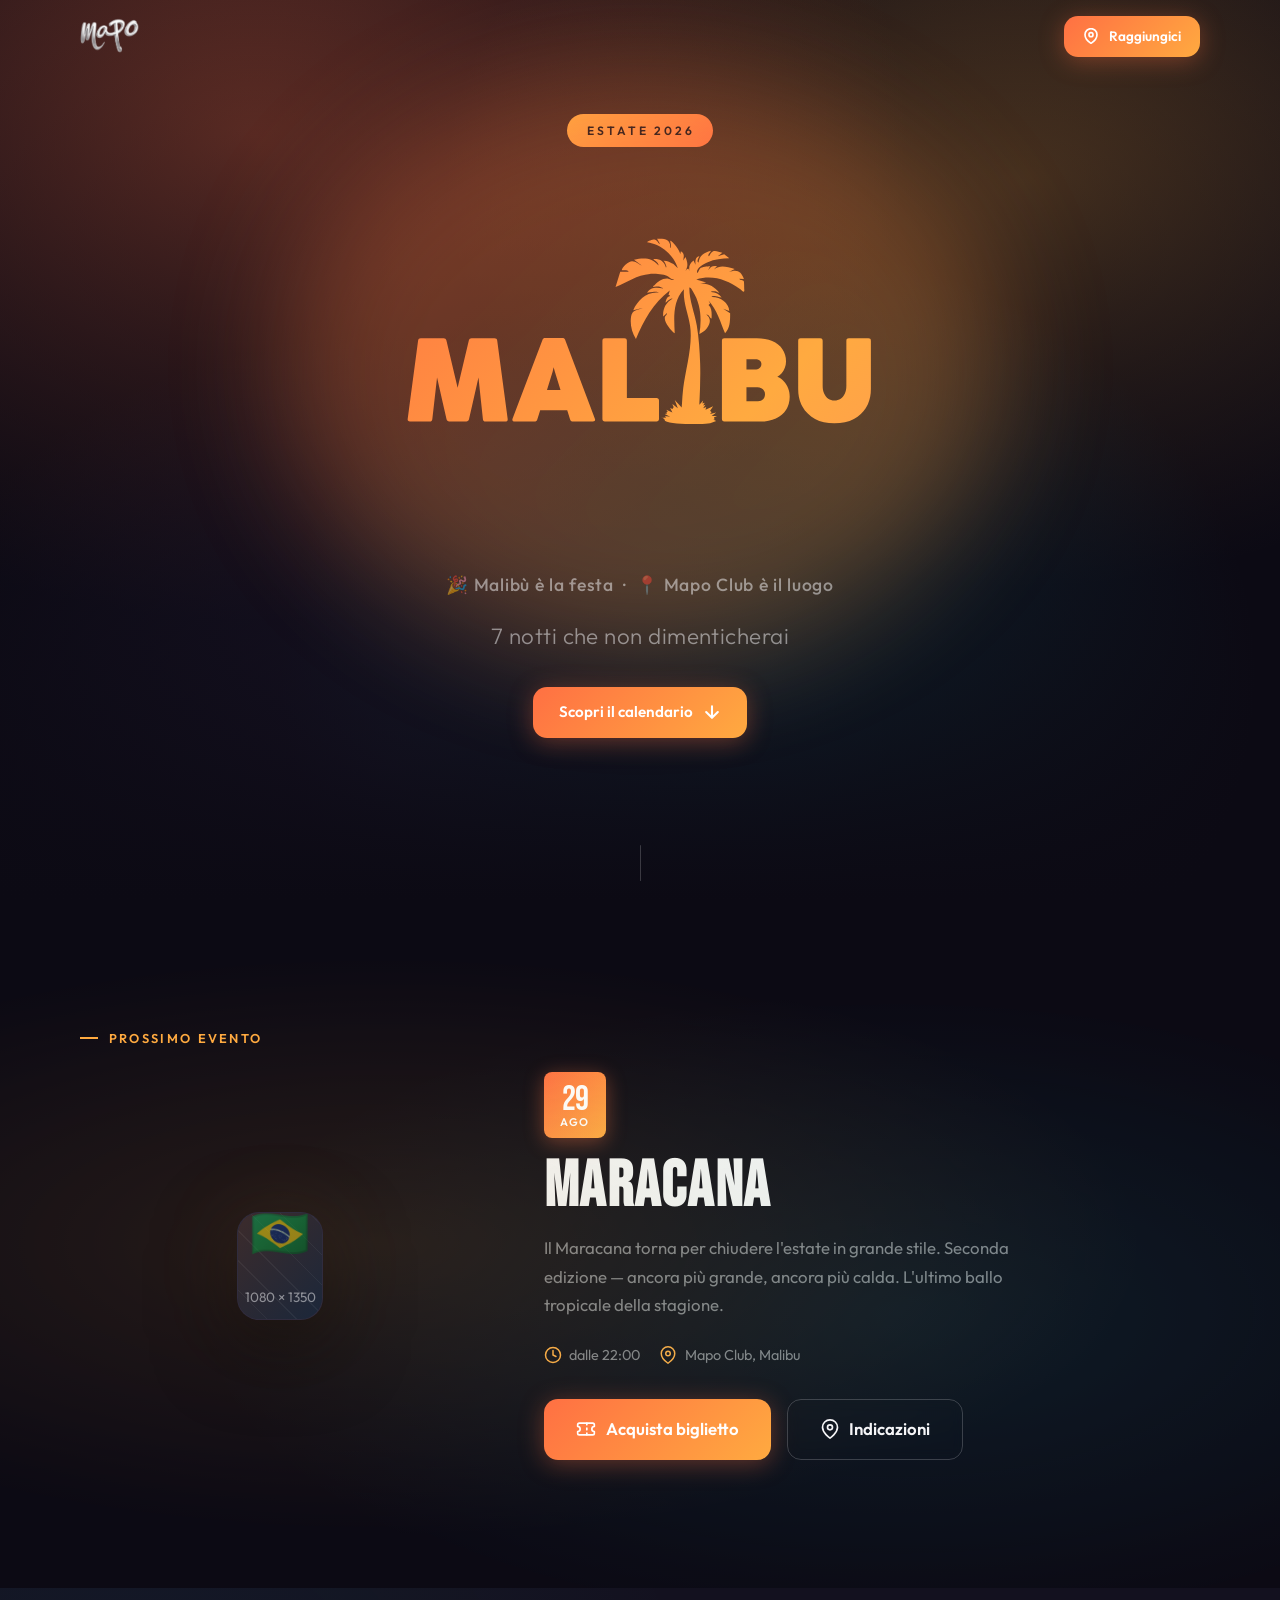
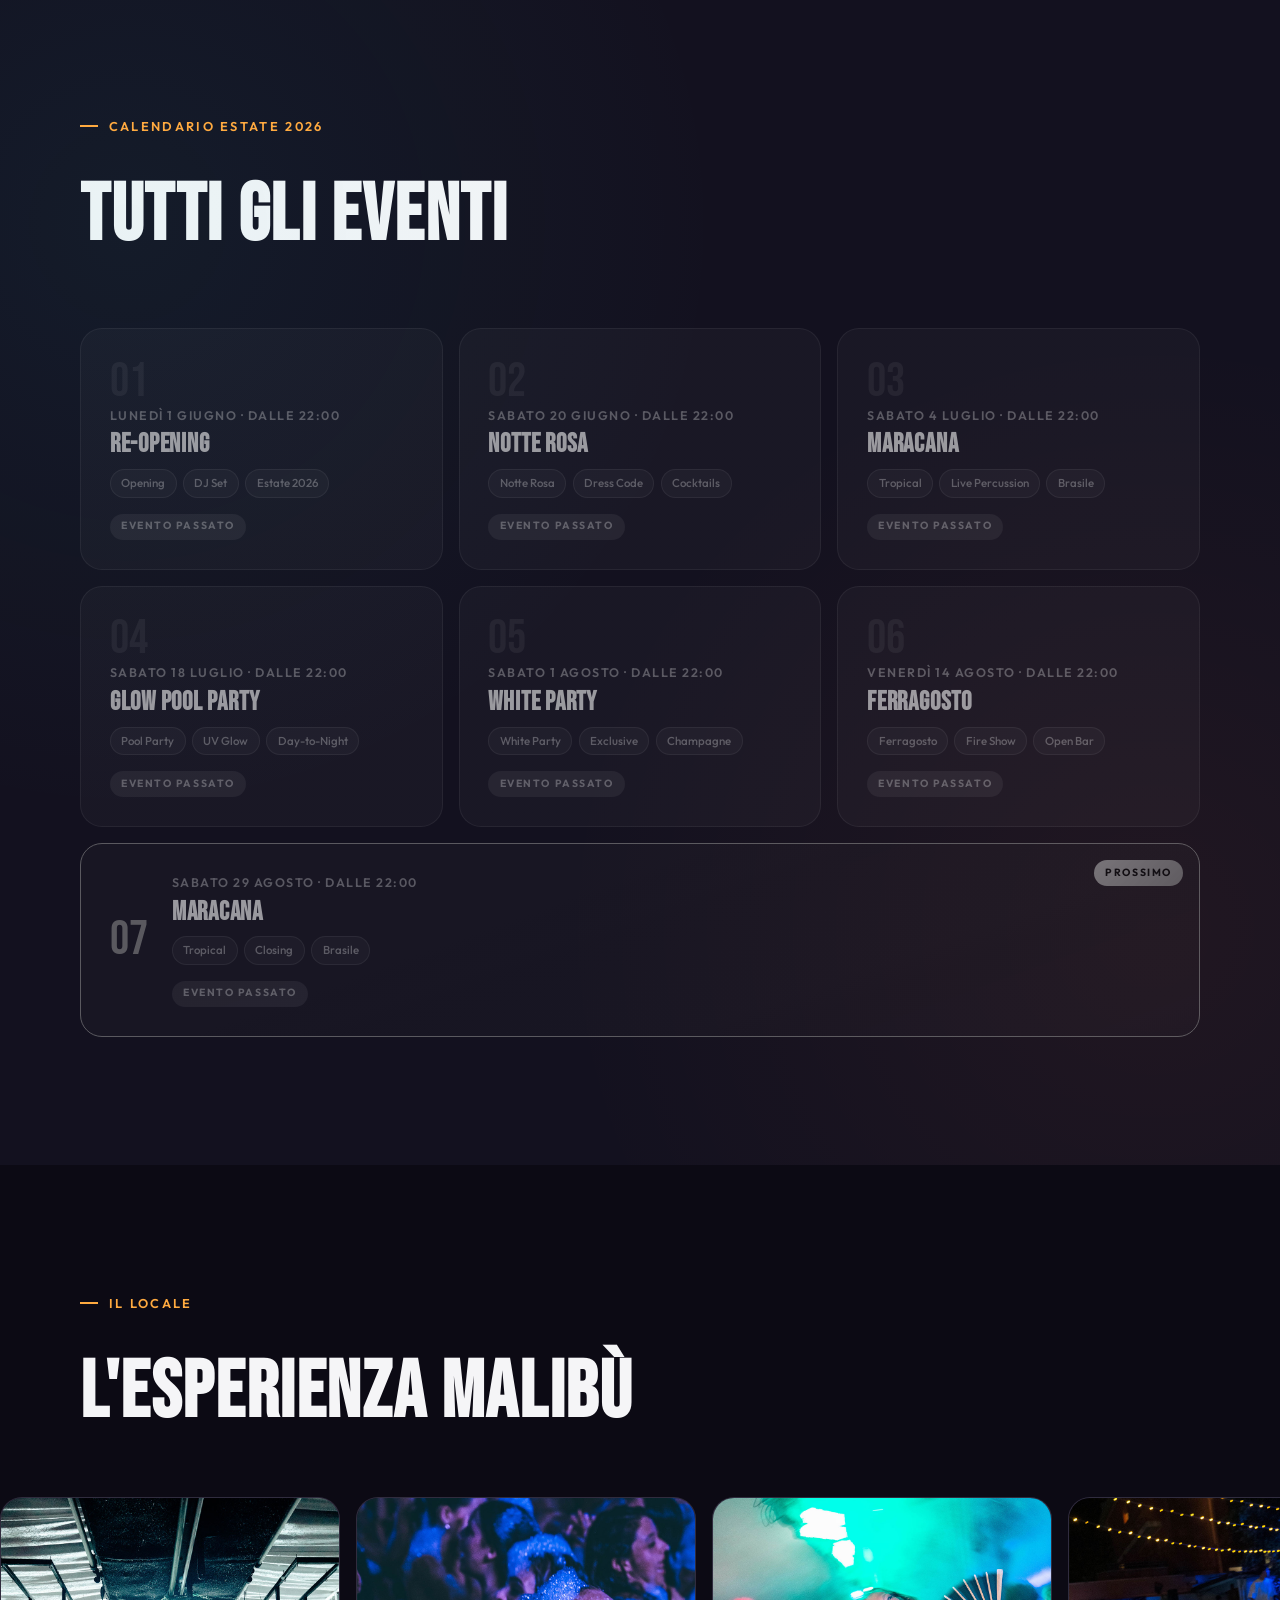
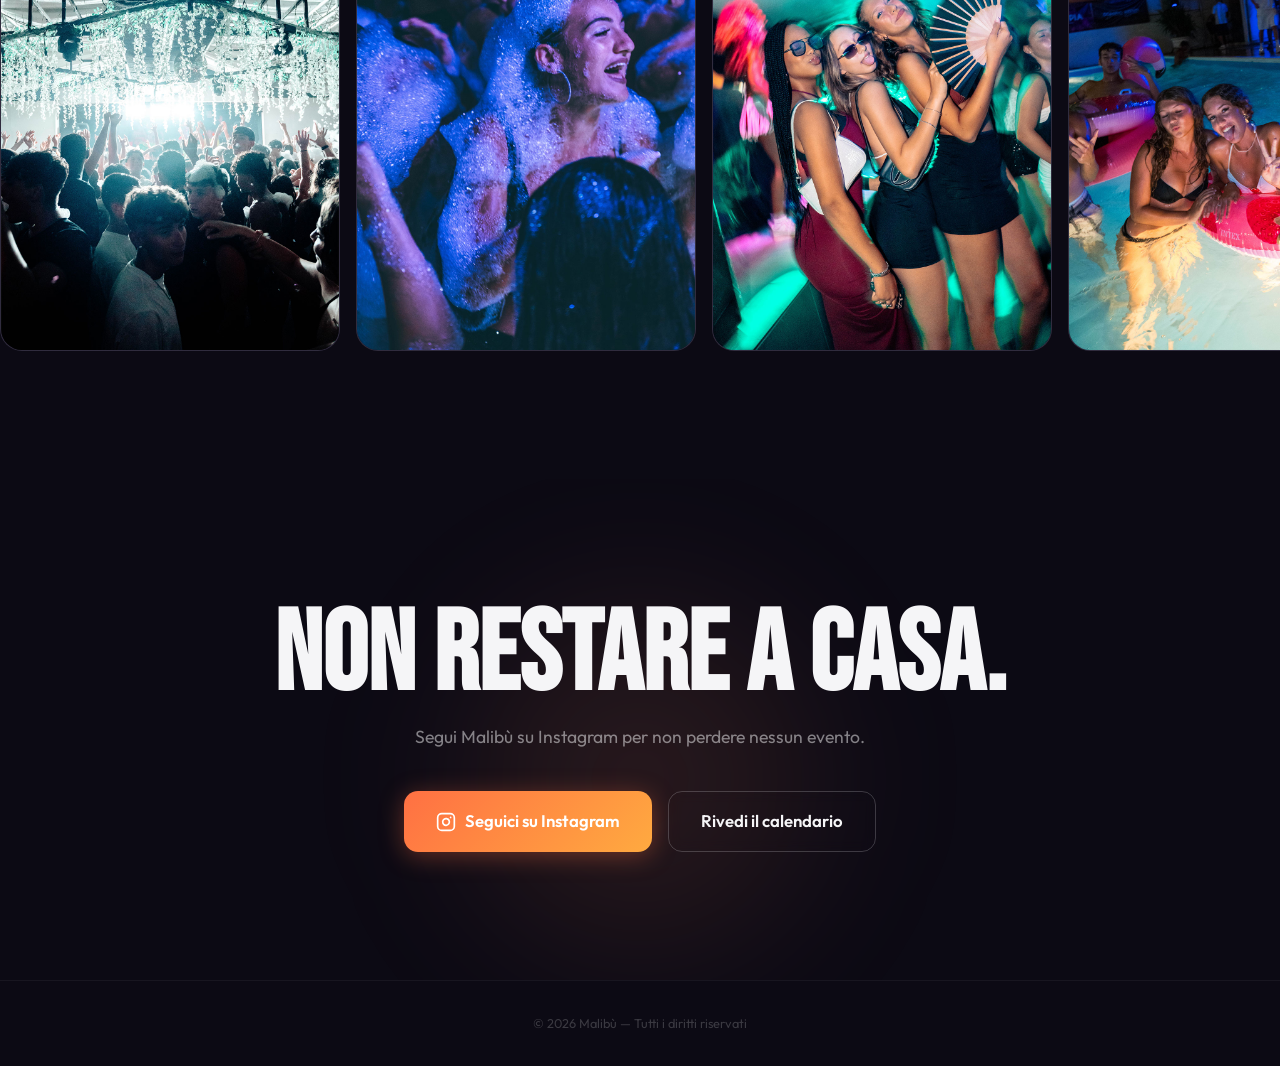
==== index.html @ ce1f58dd "Update index.html" ====
<!DOCTYPE html>
<html lang="it">
<head>
  <meta charset="UTF-8">
  <meta name="viewport" content="width=device-width, initial-scale=1.0">
  <title>Malibù — Estate 2026 | Eventi al Mapo Club</title>
  <meta name="description" content="Scopri i 7 eventi dell'estate 2026 di Malibù al Mapo Club. Pool party, foam party, nightlife — vivi l'estate più calda di sempre.">

  <!-- Meta Pixel Code -->
  <script>
    !function(f,b,e,v,n,t,s)
    {if(f.fbq)return;n=f.fbq=function(){n.callMethod?
    n.callMethod.apply(n,arguments):n.queue.push(arguments)};
    if(!f._fbq)f._fbq=n;n.push=n;n.loaded=!0;n.version='2.0';
    n.queue=[];t=b.createElement(e);t.async=!0;
    t.src=v;s=b.getElementsByTagName(e)[0];
    s.parentNode.insertBefore(t,s)}(window,document,'script',
    'https://connect.facebook.net/en_US/fbevents.js');
    fbq('init', '974987978393148');
    fbq('track', 'PageView');
  </script>
  <noscript>
    <img height="1" width="1" style="display:none"
      src="https://www.facebook.com/tr?id=974987978393148&ev=PageView&noscript=1"/>
  </noscript>
  <!-- End Meta Pixel Code -->

  <link rel="preconnect" href="https://fonts.googleapis.com">
  <link rel="preconnect" href="https://fonts.gstatic.com" crossorigin>
  <link href="https://fonts.googleapis.com/css2?family=Bebas+Neue&family=Outfit:wght@300;400;500;600;700&display=swap" rel="stylesheet">
  <link rel="stylesheet" href="styles.css">

  <!-- Open Graph for Meta Ads -->
  <meta property="og:title" content="Malibù — Estate 2026 al Mapo Club">
  <meta property="og:description" content="7 notti indimenticabili. Pool party, foam party, live DJ set. Prenota ora.">
  <meta property="og:image" content="og-image.jpg">
  <meta property="og:type" content="website">
</head>
<body>

  <!-- ============ TOPBAR with logo ============ -->
  <nav class="topbar" id="topbar">
    <div class="topbar__inner">
      <a href="#hero" class="topbar__logo-link">
        <img src="assets/logo-malibu-sito.png" alt="Malibù" class="topbar__logo">
      </a>
      <a href="https://maps.google.com/?q=Mapo+Club+Bellaria-Igea+Marina" target="_blank" rel="noopener" class="btn btn--sm btn--primary topbar__cta">
        <svg width="16" height="16" viewBox="0 0 24 24" fill="none" stroke="currentColor" stroke-width="2.5" stroke-linecap="round" stroke-linejoin="round"><path d="M21 10c0 7-9 13-9 13s-9-6-9-13a9 9 0 0 1 18 0z"/><circle cx="12" cy="10" r="3"/></svg>
        Raggiungici
      </a>
    </div>
  </nav>

  <!-- ============ HERO ============ -->
  <section class="hero" id="hero">
    <div class="hero__video-wrap">
      <video class="hero__video" autoplay muted loop playsinline poster="assets/hero-poster.jpg">
        <source src="assets/video-homepage-sito.mp4" type="video/mp4">
      </video>
      <div class="hero__overlay"></div>
    </div>

    <div class="hero__content">
      <div class="hero__badge">Estate 2026</div>
      <h1 class="hero__title">
        <div class="hero__logo-wrap">
          <div class="hero__logo-hero" role="img" aria-label="Malibù"></div>
          <div class="hero__logo-glow"></div>
        </div>
      </h1>
      <p class="hero__tagline">🎉 Malibù è la festa &nbsp;·&nbsp; 📍 Mapo Club è il luogo</p>
      <p class="hero__subtitle">7 notti che non dimenticherai</p>
      <a href="#calendario" class="btn btn--primary hero__cta">
        <span>Scopri il calendario</span>
        <svg width="20" height="20" viewBox="0 0 24 24" fill="none" stroke="currentColor" stroke-width="2.5" stroke-linecap="round" stroke-linejoin="round"><path d="M12 5v14M5 12l7 7 7-7"/></svg>
      </a>
    </div>

    <div class="hero__scroll-hint">
      <div class="hero__scroll-line"></div>
    </div>
  </section>


  <!-- ============ PROSSIMO EVENTO (Nearest Event Spotlight) ============ -->
  <section class="spotlight" id="prossimo-evento">
    <div class="spotlight__bg-glow"></div>
    <div class="container">
      <div class="section-label">Prossimo Evento</div>
      <div class="spotlight__grid">
        <div class="spotlight__poster-wrap">
          <!-- Replace with actual 1080x1350 poster -->
          <div class="spotlight__poster" id="spotlightPoster">
            <div class="spotlight__poster-placeholder">
              <div class="spotlight__poster-placeholder-icon">🌊</div>
              <span>1080 × 1350</span>
              <span>Poster evento</span>
            </div>
          </div>
          <div class="spotlight__poster-glow"></div>
        </div>

        <div class="spotlight__info">
          <div class="spotlight__date-badge" id="spotlightDate">
            <span class="spotlight__date-day">12</span>
            <span class="spotlight__date-month">GIU</span>
          </div>
          <h2 class="spotlight__title" id="spotlightTitle">Tropical Foam Party</h2>
          <p class="spotlight__desc" id="spotlightDesc">
            La prima foam party dell'estate al Mapo Club. Schiuma, luci UV, DJ set fino all'alba
            e drink tropicali illimitati fino a mezzanotte. Dress code: total white.
          </p>
          <div class="spotlight__meta">
            <div class="spotlight__meta-item">
              <svg width="18" height="18" viewBox="0 0 24 24" fill="none" stroke="currentColor" stroke-width="2" stroke-linecap="round" stroke-linejoin="round"><circle cx="12" cy="12" r="10"/><path d="M12 6v6l4 2"/></svg>
              <span id="spotlightTime">23:00 — 05:00</span>
            </div>
            <div class="spotlight__meta-item">
              <svg width="18" height="18" viewBox="0 0 24 24" fill="none" stroke="currentColor" stroke-width="2" stroke-linecap="round" stroke-linejoin="round"><path d="M21 10c0 7-9 13-9 13s-9-6-9-13a9 9 0 0 1 18 0z"/><circle cx="12" cy="10" r="3"/></svg>
              <span>Mapo Club, Malibu</span>
            </div>
          </div>
          <div class="spotlight__actions">
        <div class="spotlight__actions">
  <a href="https://www.ticketsms.it/it/event/Malibu-Opening-Party-Bellaria-Mapo-Club-01-06-2026" target="_blank" rel="noopener" class="btn btn--primary btn--lg" id="spotlightTicket" onclick="fbq('track', 'InitiateCheckout');">
    <svg width="20" height="20" viewBox="0 0 24 24" fill="none" stroke="currentColor" stroke-width="2" stroke-linecap="round" stroke-linejoin="round">
      <path d="M2 9a3 3 0 0 1 0 6v2a2 2 0 0 0 2 2h16a2 2 0 0 0 2-2v-2a3 3 0 0 1 0-6V7a2 2 0 0 0-2-2H4a2 2 0 0 0-2 2Z"/>
      <path d="M13 5v2M13 17v2M13 11v2"/>
    </svg>
    <span>Acquista biglietto</span>
  </a>

  <a href="https://maps.google.com/?q=Mapo+Club+Bellaria-Igea+Marina" target="_blank" rel="noopener" class="btn btn--outline btn--lg" id="spotlightMaps">
    <svg width="20" height="20" viewBox="0 0 24 24" fill="none" stroke="currentColor" stroke-width="2" stroke-linecap="round" stroke-linejoin="round">
      <path d="M21 10c0 7-9 13-9 13s-9-6-9-13a9 9 0 0 1 18 0z"/>
      <circle cx="12" cy="10" r="3"/>
    </svg>
    <span>Indicazioni</span>
  </a>
</div>
        </div>
      </div>
    </div>
  </section>


  <!-- ============ CALENDARIO ============ -->
  <section class="calendar" id="calendario">
    <div class="calendar__bg-pattern"></div>
    <div class="container">
      <div class="section-label">Calendario Estate 2026</div>
      <h2 class="calendar__heading">Tutti gli eventi</h2>

      <div class="calendar__grid" id="calendarGrid">
        <!-- Events are injected by JS -->
      </div>
    </div>
  </section>


  <!-- ============ GALLERY ============ -->
  <section class="gallery" id="gallery">
    <div class="container">
      <div class="section-label">Il Locale</div>
      <h2 class="gallery__heading">L'esperienza Malibù</h2>
    </div>
    <div class="gallery__track">
      <!-- 10 photo slots — replace src with real photos -->
      <div class="gallery__item"><img src="assets/gallery-01.jpg" alt="Piscina" loading="lazy"></div>
      <div class="gallery__item"><img src="assets/gallery-02.jpg" alt="Schiuma party" loading="lazy"></div>
      <div class="gallery__item"><img src="assets/gallery-03.jpg" alt="Club interior" loading="lazy"></div>
      <div class="gallery__item"><img src="assets/gallery-04.jpg" alt="DJ set" loading="lazy"></div>
      <div class="gallery__item"><img src="assets/gallery-05.jpg" alt="Cocktails" loading="lazy"></div>
      <div class="gallery__item"><img src="assets/gallery-06.jpg" alt="Serata" loading="lazy"></div>
      <div class="gallery__item"><img src="assets/gallery-07.jpg" alt="Pool party" loading="lazy"></div>
      <div class="gallery__item"><img src="assets/gallery-08.jpg" alt="Luci" loading="lazy"></div>
      <div class="gallery__item"><img src="assets/gallery-09.jpg" alt="Pubblico" loading="lazy"></div>
      <div class="gallery__item"><img src="assets/gallery-10.jpg" alt="Tramonto" loading="lazy"></div>
    </div>
  </section>


  <!-- ============ FOOTER CTA ============ -->
  <section class="footer-cta">
    <div class="container">
      <h2 class="footer-cta__title">Non restare a casa.</h2>
      <p class="footer-cta__sub">Segui Malibù su Instagram per non perdere nessun evento.</p>
      <div class="footer-cta__buttons">
        <a href="https://instagram.com/party_malibu" target="_blank" rel="noopener" class="btn btn--primary btn--lg">
          <svg width="20" height="20" viewBox="0 0 24 24" fill="none" stroke="currentColor" stroke-width="2" stroke-linecap="round" stroke-linejoin="round"><rect x="2" y="2" width="20" height="20" rx="5" ry="5"/><path d="M16 11.37A4 4 0 1 1 12.63 8 4 4 0 0 1 16 11.37z"/><line x1="17.5" y1="6.5" x2="17.51" y2="6.5"/></svg>
          <span>Seguici su Instagram</span>
        </a>
        <a href="#calendario" class="btn btn--outline btn--lg">
          <span>Rivedi il calendario</span>
        </a>
      </div>
    </div>
  </section>

  <footer class="footer">
    <div class="container">
      <p>&copy; 2026 Malibù — Tutti i diritti riservati</p>
    </div>
  </footer>

  <script src="script.js"></script>
</body>
</html>
---- styles.css ----
/* ========================================================
   SITO MALIBU — Malibù Estate 2026 @ Mapo Club
   Aesthetic: Summer Club — sunset warmth, pool blues, nightlife energy
   ======================================================== */

/* ---------- TOKENS ---------- */
:root {
  /* Core palette — summer club: warm sunset + pool + nightlife */
  --navy:       #0c0a14;
  --navy-mid:   #13111f;
  --deep-blue:  #1a1528;
  --cyan:       #38d9f5;
  --pink:       #ff6b9d;
  --mango:      #ffaa40;
  --coral:      #ff7043;
  --sunset:     #ff8a65;
  --turquoise:  #26c6da;
  --lavender:   #b388ff;
  --lime:       #c6ff00;
  --white:      #f5f5f7;
  --white-50:   rgba(245, 245, 247, .5);
  --white-20:   rgba(245, 245, 247, .2);
  --white-10:   rgba(245, 245, 247, .1);
  --white-05:   rgba(245, 245, 247, .05);

  /* Gradients */
  --grad-hero:      linear-gradient(135deg, var(--coral), var(--mango), var(--turquoise));
  --grad-card:      linear-gradient(160deg, rgba(255,112,67,.1), rgba(38,198,218,.06));
  --grad-spotlight:  radial-gradient(ellipse at 30% 50%, rgba(255,170,64,.2) 0%, transparent 60%),
                     radial-gradient(ellipse at 70% 60%, rgba(38,217,245,.15) 0%, transparent 55%);

  /* Typography */
  --font-display: 'Bebas Neue', 'Impact', sans-serif;
  --font-body:    'Outfit', 'Helvetica Neue', sans-serif;

  /* Spacing */
  --section-pad: clamp(4rem, 10vw, 8rem);

  /* Radius */
  --radius-sm: 8px;
  --radius-md: 14px;
  --radius-lg: 22px;
  --radius-xl: 32px;

  /* Transitions */
  --ease-out-expo: cubic-bezier(0.16, 1, 0.3, 1);
}

/* ---------- RESET ---------- */
*, *::before, *::after { box-sizing: border-box; margin: 0; padding: 0; }

html {
  scroll-behavior: smooth;
  -webkit-text-size-adjust: 100%;
  font-size: 16px;
}

body {
  font-family: var(--font-body);
  background: var(--navy);
  color: var(--white);
  overflow-x: hidden;
  -webkit-font-smoothing: antialiased;
  line-height: 1.6;
}

img, video { display: block; max-width: 100%; }
a { color: inherit; text-decoration: none; }
button { font: inherit; cursor: pointer; border: none; background: none; }

.container {
  width: 100%;
  max-width: 1200px;
  margin: 0 auto;
  padding: 0 clamp(1.25rem, 4vw, 2.5rem);
}


/* ---------- SECTION LABEL ---------- */
.section-label {
  font-family: var(--font-body);
  font-weight: 600;
  font-size: .8rem;
  text-transform: uppercase;
  letter-spacing: .18em;
  color: var(--mango);
  margin-bottom: 1rem;
  position: relative;
  padding-left: 1.8rem;
}
.section-label::before {
  content: '';
  position: absolute;
  left: 0;
  top: 50%;
  transform: translateY(-50%);
  width: 1.1rem;
  height: 2px;
  background: var(--mango);
}


/* ---------- BUTTONS ---------- */
.btn {
  display: inline-flex;
  align-items: center;
  gap: .6rem;
  font-family: var(--font-body);
  font-weight: 600;
  font-size: .95rem;
  border-radius: var(--radius-md);
  padding: .85rem 1.6rem;
  transition: all .35s var(--ease-out-expo);
  cursor: pointer;
  white-space: nowrap;
  position: relative;
  overflow: hidden;
}
.btn--primary {
  background: linear-gradient(135deg, var(--coral), var(--mango));
  color: #fff;
  box-shadow: 0 4px 25px rgba(255,112,67,.35);
}
.btn--primary:hover {
  box-shadow: 0 6px 35px rgba(255,112,67,.5);
  transform: translateY(-2px);
  filter: brightness(1.1);
}
.btn--outline {
  background: transparent;
  color: var(--white);
  border: 1.5px solid var(--white-20);
  backdrop-filter: blur(6px);
}
.btn--outline:hover {
  border-color: var(--turquoise);
  color: var(--turquoise);
  box-shadow: 0 0 20px rgba(38,198,218,.2);
  transform: translateY(-2px);
}
.btn--lg {
  padding: 1rem 2rem;
  font-size: 1.05rem;
}
.btn--sm {
  padding: .6rem 1.2rem;
  font-size: .85rem;
}


/* ==========================================================
   TOPBAR
   ========================================================== */
.topbar {
  position: fixed;
  top: 0;
  left: 0;
  right: 0;
  z-index: 100;
  padding: 1rem 0;
  transition: background .4s ease, box-shadow .4s ease, padding .4s ease;
}
.topbar.is-scrolled {
  background: rgba(12,10,20,.85);
  backdrop-filter: blur(16px) saturate(1.4);
  -webkit-backdrop-filter: blur(16px) saturate(1.4);
  box-shadow: 0 2px 30px rgba(0,0,0,.3);
  padding: .6rem 0;
}

.topbar__inner {
  max-width: 1200px;
  margin: 0 auto;
  padding: 0 clamp(1.25rem, 4vw, 2.5rem);
  display: flex;
  align-items: center;
  justify-content: space-between;
}

.topbar__logo-link {
  display: flex;
  align-items: center;
}
.topbar__logo {
  height: 36px;
  width: auto;
  transition: height .4s var(--ease-out-expo);
}
.topbar.is-scrolled .topbar__logo {
  height: 28px;
}

.topbar__cta {
  opacity: 0;
  transform: translateY(-8px);
  pointer-events: none;
  transition: opacity .3s ease, transform .3s ease;
}
.topbar.is-scrolled .topbar__cta {
  opacity: 1;
  transform: translateY(0);
  pointer-events: auto;
}


/* ==========================================================
   HERO
   ========================================================== */
.hero {
  position: relative;
  height: 100svh;
  min-height: 600px;
  display: flex;
  align-items: center;
  justify-content: center;
  overflow: hidden;
}

.hero__video-wrap {
  position: absolute;
  inset: 0;
  z-index: 0;
}

.hero__video {
  width: 100%;
  height: 100%;
  object-fit: cover;
  /* Horizontal video: on mobile (portrait) crops to center so the main action is visible */
  object-position: center center;
}

/* When no video loads, show a vibrant sunset/pool gradient fallback */
.hero__overlay {
  position: absolute;
  inset: 0;
  background:
    linear-gradient(180deg, rgba(12,10,20,.2) 0%, rgba(12,10,20,.55) 50%, var(--navy) 100%),
    radial-gradient(ellipse at 20% 15%, rgba(255,112,67,.45) 0%, transparent 45%),
    radial-gradient(ellipse at 80% 20%, rgba(255,170,64,.35) 0%, transparent 40%),
    radial-gradient(ellipse at 60% 75%, rgba(38,198,218,.35) 0%, transparent 45%),
    radial-gradient(ellipse at 30% 85%, rgba(179,136,255,.2) 0%, transparent 40%);
  z-index: 1;
}

.hero__content {
  position: relative;
  z-index: 2;
  text-align: center;
  padding: 2rem;
  padding-bottom: 5rem;
}

.hero__badge {
  display: inline-block;
  font-family: var(--font-body);
  font-weight: 600;
  font-size: .75rem;
  text-transform: uppercase;
  letter-spacing: .25em;
  color: var(--navy);
  background: linear-gradient(135deg, var(--mango), var(--coral));
  padding: .45rem 1.2rem;
  border-radius: 50px;
  margin-bottom: 1.5rem;
  animation: fadeSlideUp .8s var(--ease-out-expo) .2s both;
}

.hero__title {
  font-family: var(--font-display);
  line-height: .88;
  margin-bottom: .5rem;
}
.hero__title-line {
  display: block;
}
/* Hero logo (replaces text) */
.hero__logo-wrap {
  position: relative;
  display: inline-block;
  animation: fadeSlideUp .8s var(--ease-out-expo) .4s both;
}

.hero__logo-hero {
  width: clamp(260px, 50vw, 550px);
  aspect-ratio: 841.89 / 595.28;
  position: relative;
  z-index: 1;
  /* Mask: gradient shows through the logo shape */
  -webkit-mask-image: url('assets/logo-malibu-hero.svg');
  mask-image: url('assets/logo-malibu-hero.svg');
  -webkit-mask-size: contain;
  mask-size: contain;
  -webkit-mask-repeat: no-repeat;
  mask-repeat: no-repeat;
  -webkit-mask-position: center;
  mask-position: center;
  /* Animated gradient fill */
  background: linear-gradient(135deg, var(--coral), var(--mango), var(--sunset), var(--coral));
  background-size: 200% 200%;
  animation: heroLogoFloat 6s ease-in-out infinite, heroLogoGradient 6s ease-in-out infinite;
  filter: drop-shadow(0 0 40px rgba(255,138,101,.35));
}

/* Animated gradient glow behind logo */
.hero__logo-glow {
  position: absolute;
  inset: -25% -15%;
  background: linear-gradient(135deg, var(--coral), var(--mango), var(--sunset));
  background-size: 200% 200%;
  filter: blur(60px);
  opacity: .3;
  z-index: 0;
  animation: heroLogoGradient 6s ease-in-out infinite;
  border-radius: 50%;
}

@keyframes heroLogoFloat {
  0%, 100% { transform: translateY(0); }
  50%      { transform: translateY(-8px); }
}

@keyframes heroLogoGradient {
  0%, 100% { background-position: 0% 50%; }
  50%      { background-position: 100% 50%; }
}

.hero__tagline {
  display: inline-block;
  font-family: var(--font-body);
  font-weight: 500;
  font-size: clamp(.85rem, 1.8vw, 1.1rem);
  color: var(--white-50);
  letter-spacing: .04em;
  margin-bottom: 1.2rem;
  animation: fadeSlideUp .8s var(--ease-out-expo) .55s both;
}

.hero__subtitle {
  font-family: var(--font-body);
  font-weight: 300;
  font-size: clamp(1rem, 2.5vw, 1.4rem);
  color: var(--white-50);
  margin-bottom: 2rem;
  letter-spacing: .02em;
  animation: fadeSlideUp .8s var(--ease-out-expo) .7s both;
}

.hero__cta {
  animation: fadeSlideUp .8s var(--ease-out-expo) .9s both;
}

.hero__scroll-hint {
  position: absolute;
  bottom: 1.2rem;
  left: 50%;
  transform: translateX(-50%);
  z-index: 2;
  animation: fadeSlideUp .8s var(--ease-out-expo) 1.2s both;
}
.hero__scroll-line {
  width: 1.5px;
  height: 36px;
  background: var(--white-20);
  position: relative;
  overflow: hidden;
  border-radius: 2px;
}
.hero__scroll-line::after {
  content: '';
  position: absolute;
  top: -100%;
  left: 0;
  width: 100%;
  height: 50%;
  background: var(--mango);
  animation: scrollLine 2s ease-in-out infinite;
}


/* ==========================================================
   SPOTLIGHT (Nearest event)
   ========================================================== */
.spotlight {
  position: relative;
  padding: var(--section-pad) 0;
  overflow: hidden;
}

.spotlight__bg-glow {
  position: absolute;
  inset: 0;
  background: var(--grad-spotlight);
  opacity: .6;
  pointer-events: none;
}

.spotlight__grid {
  display: grid;
  grid-template-columns: 1fr;
  gap: 3rem;
  align-items: center;
  margin-top: 1.5rem;
}

@media (min-width: 768px) {
  .spotlight__grid {
    grid-template-columns: minmax(280px, 400px) 1fr;
    gap: 4rem;
  }
}

/* Poster */
.spotlight__poster-wrap {
  position: relative;
  justify-self: center;
}

.spotlight__poster {
  width: 100%;
  max-width: 360px;
  aspect-ratio: 1080 / 1350;
  border-radius: var(--radius-lg);
  overflow: hidden;
  background: var(--deep-blue);
  border: 1px solid var(--white-10);
  position: relative;
  box-shadow: 0 25px 80px rgba(0,0,0,.5);
}

.spotlight__poster img {
  width: 100%;
  height: 100%;
  object-fit: cover;
}

.spotlight__poster-placeholder {
  width: 100%;
  height: 100%;
  display: flex;
  flex-direction: column;
  align-items: center;
  justify-content: center;
  gap: .5rem;
  font-size: .85rem;
  color: var(--white-50);
  background:
    linear-gradient(135deg, rgba(255,170,64,.15), rgba(38,198,218,.1)),
    repeating-linear-gradient(45deg, transparent, transparent 20px, var(--white-05) 20px, var(--white-05) 21px);
}

.spotlight__poster-placeholder-icon {
  font-size: 3rem;
  margin-bottom: .5rem;
}

.spotlight__poster-glow {
  position: absolute;
  inset: -30%;
  background: radial-gradient(ellipse, rgba(255,170,64,.2) 0%, transparent 60%);
  z-index: -1;
  filter: blur(40px);
  animation: glowPulse 4s ease-in-out infinite alternate;
}

/* Info */
.spotlight__date-badge {
  display: inline-flex;
  flex-direction: column;
  align-items: center;
  background: linear-gradient(135deg, var(--coral), var(--mango));
  color: #fff;
  padding: .6rem 1rem;
  border-radius: var(--radius-sm);
  margin-bottom: 1.2rem;
  line-height: 1;
  box-shadow: 0 4px 20px rgba(255,112,67,.4);
}
.spotlight__date-day {
  font-family: var(--font-display);
  font-size: 2.2rem;
  letter-spacing: -.02em;
}
.spotlight__date-month {
  font-family: var(--font-body);
  font-weight: 600;
  font-size: .7rem;
  letter-spacing: .15em;
  text-transform: uppercase;
}

.spotlight__title {
  font-family: var(--font-display);
  font-size: clamp(2.4rem, 6vw, 4rem);
  line-height: .95;
  margin-bottom: 1rem;
  letter-spacing: .02em;
  background: linear-gradient(90deg, var(--white) 50%, var(--mango));
  -webkit-background-clip: text;
  -webkit-text-fill-color: transparent;
  background-clip: text;
}

.spotlight__desc {
  font-size: 1.05rem;
  color: var(--white-50);
  line-height: 1.7;
  margin-bottom: 1.5rem;
  max-width: 480px;
}

.spotlight__meta {
  display: flex;
  flex-wrap: wrap;
  gap: 1.2rem;
  margin-bottom: 2rem;
}
.spotlight__meta-item {
  display: flex;
  align-items: center;
  gap: .45rem;
  font-size: .9rem;
  color: var(--white-50);
}
.spotlight__meta-item svg {
  color: var(--mango);
  flex-shrink: 0;
}

.spotlight__actions {
  display: flex;
  flex-wrap: wrap;
  gap: 1rem;
}


/* ==========================================================
   CALENDAR
   ========================================================== */
.calendar {
  position: relative;
  padding: var(--section-pad) 0;
  background: var(--navy-mid);
  overflow: hidden;
}

.calendar__bg-pattern {
  position: absolute;
  inset: 0;
  background:
    radial-gradient(circle at 10% 20%, rgba(38,198,218,.06) 0%, transparent 40%),
    radial-gradient(circle at 90% 80%, rgba(255,112,67,.06) 0%, transparent 40%);
  pointer-events: none;
}

.calendar__heading {
  font-family: var(--font-display);
  font-size: clamp(2.5rem, 7vw, 5rem);
  margin-bottom: 3rem;
  letter-spacing: .02em;
}

.calendar__grid {
  display: grid;
  grid-template-columns: 1fr;
  gap: 1rem;
}

@media (min-width: 640px) {
  .calendar__grid {
    grid-template-columns: repeat(2, 1fr);
  }
}
@media (min-width: 1024px) {
  .calendar__grid {
    grid-template-columns: repeat(3, 1fr);
  }
}

/* Event Card */
.event-card {
  position: relative;
  background: linear-gradient(160deg, var(--white-05), var(--white-05));
  border: 1px solid var(--white-10);
  border-radius: var(--radius-lg);
  padding: 1.8rem;
  transition: all .4s var(--ease-out-expo);
  overflow: hidden;
  opacity: 0;
  transform: translateY(30px);
}

.event-card.is-visible {
  opacity: 1;
  transform: translateY(0);
}

.event-card::before {
  content: '';
  position: absolute;
  inset: 0;
  background: var(--grad-card);
  opacity: 0;
  transition: opacity .4s ease;
}

.event-card:hover {
  border-color: var(--white-20);
  transform: translateY(-4px);
  box-shadow: 0 20px 60px rgba(0,0,0,.3);
}
.event-card:hover::before { opacity: 1; }

/* Nearest event card highlight */
.event-card--next {
  border-color: var(--coral);
  background: linear-gradient(160deg, rgba(255,112,67,.08), rgba(38,198,218,.05));
  grid-column: 1 / -1;
}

@media (min-width: 640px) {
  .event-card--next {
    display: grid;
    grid-template-columns: auto 1fr auto;
    align-items: center;
    gap: 1.5rem;
  }
}

.event-card--next .event-card__number {
  color: var(--coral);
}

.event-card--next::after {
  content: 'PROSSIMO';
  position: absolute;
  top: 1rem;
  right: 1rem;
  font-family: var(--font-body);
  font-weight: 700;
  font-size: .65rem;
  letter-spacing: .15em;
  color: var(--navy);
  background: linear-gradient(135deg, var(--mango), var(--coral));
  padding: .3rem .7rem;
  border-radius: 50px;
}

.event-card__number {
  font-family: var(--font-display);
  font-size: 3rem;
  color: var(--white-10);
  line-height: 1;
  transition: color .3s ease;
  position: relative;
}

.event-card:hover .event-card__number {
  color: var(--white-20);
}

.event-card__body {
  position: relative;
}

.event-card__date {
  font-family: var(--font-body);
  font-weight: 600;
  font-size: .78rem;
  text-transform: uppercase;
  letter-spacing: .12em;
  color: var(--mango);
  margin-bottom: .35rem;
}

.event-card__title {
  font-family: var(--font-display);
  font-size: 1.6rem;
  letter-spacing: .03em;
  margin-bottom: .4rem;
  line-height: 1.1;
}

.event-card__tags {
  display: flex;
  flex-wrap: wrap;
  gap: .4rem;
  margin-top: .6rem;
}

.event-card__tag {
  font-size: .72rem;
  font-weight: 500;
  padding: .25rem .65rem;
  border-radius: 50px;
  background: var(--white-05);
  border: 1px solid var(--white-10);
  color: var(--white-50);
}

.event-card__link {
  position: relative;
  display: inline-flex;
  align-items: center;
  gap: .4rem;
  font-weight: 600;
  font-size: .85rem;
  color: var(--mango);
  margin-top: 1rem;
  transition: gap .3s var(--ease-out-expo);
}
.event-card__link:hover { gap: .7rem; }

.event-card--past {
  opacity: .6;
  filter: grayscale(1);
}
.event-card--past.is-visible {
  opacity: .6;
  filter: grayscale(1);
}
.event-card--past:hover {
  filter: grayscale(.7);
  opacity: .7;
}
.event-card--past .event-card__date {
  color: var(--white-50);
}
.event-card--past .event-card__link {
  display: none;
}

.event-card__past-badge {
  display: inline-block;
  margin-top: 1rem;
  font-family: var(--font-body);
  font-weight: 700;
  font-size: .65rem;
  letter-spacing: .15em;
  text-transform: uppercase;
  color: var(--white-50);
  background: var(--white-10);
  padding: .3rem .7rem;
  border-radius: 50px;
}


/* ==========================================================
   GALLERY
   ========================================================== */
.gallery {
  position: relative;
  padding: var(--section-pad) 0;
  overflow: hidden;
}

.gallery__heading {
  font-family: var(--font-display);
  font-size: clamp(2.5rem, 7vw, 5rem);
  margin-bottom: 2.5rem;
  letter-spacing: .02em;
}

.gallery__track {
  display: flex;
  gap: 1rem;
  padding: 0 clamp(1.25rem, 4vw, 2.5rem);
  overflow-x: auto;
  scroll-snap-type: x mandatory;
  -webkit-overflow-scrolling: touch;
  scrollbar-width: none;
  cursor: grab;
}
.gallery__track::-webkit-scrollbar {
  display: none;
}
.gallery__track:active {
  cursor: grabbing;
}

.gallery__item {
  flex: 0 0 auto;
  width: clamp(240px, 35vw, 340px);
  aspect-ratio: 3 / 4;
  border-radius: var(--radius-lg);
  overflow: hidden;
  position: relative;
  scroll-snap-align: start;
  background: var(--deep-blue);
  border: 1px solid var(--white-10);
}

.gallery__item img {
  width: 100%;
  height: 100%;
  object-fit: cover;
  transition: transform .6s var(--ease-out-expo);
}
.gallery__item:hover img {
  transform: scale(1.06);
}


/* Placeholder when images are missing */
.gallery__item img[src=""],
.gallery__item img:not([src]) {
  display: none;
}
.gallery__item:has(img[src=""]),
.gallery__item:has(img:not([src])) {
  background:
    linear-gradient(135deg, rgba(255,170,64,.1), rgba(38,198,218,.08)),
    var(--deep-blue);
}


/* ==========================================================
   FOOTER CTA
   ========================================================== */
.footer-cta {
  padding: var(--section-pad) 0;
  text-align: center;
  position: relative;
  overflow: hidden;
}
.footer-cta::before {
  content: '';
  position: absolute;
  top: 0;
  left: 50%;
  transform: translateX(-50%);
  width: 600px;
  height: 600px;
  background: radial-gradient(ellipse, rgba(255,138,101,.15) 0%, transparent 60%);
  pointer-events: none;
  filter: blur(60px);
}

.footer-cta__title {
  font-family: var(--font-display);
  font-size: clamp(3rem, 10vw, 7rem);
  line-height: .9;
  margin-bottom: 1rem;
  position: relative;
}

.footer-cta__sub {
  font-size: 1.1rem;
  color: var(--white-50);
  margin-bottom: 2.5rem;
  position: relative;
}

.footer-cta__buttons {
  display: flex;
  flex-wrap: wrap;
  gap: 1rem;
  justify-content: center;
  position: relative;
}


/* ---------- FOOTER ---------- */
.footer {
  padding: 2rem 0;
  text-align: center;
  font-size: .8rem;
  color: var(--white-20);
  border-top: 1px solid var(--white-05);
}


/* ==========================================================
   ANIMATIONS
   ========================================================== */
@keyframes fadeSlideUp {
  from { opacity: 0; transform: translateY(30px); }
  to   { opacity: 1; transform: translateY(0); }
}

@keyframes scrollLine {
  0%   { top: -50%; }
  100% { top: 100%; }
}

@keyframes glowPulse {
  0%   { opacity: .5; transform: scale(1); }
  100% { opacity: 1; transform: scale(1.1); }
}


/* ==========================================================
   SCROLL REVEAL (applied by JS)
   ========================================================== */
.reveal {
  opacity: 0;
  transform: translateY(30px);
  transition: opacity .7s var(--ease-out-expo), transform .7s var(--ease-out-expo);
}
.reveal.is-visible {
  opacity: 1;
  transform: translateY(0);
}


/* ==========================================================
   RESPONSIVE TWEAKS
   ========================================================== */
@media (max-width: 480px) {
  .spotlight__actions {
    flex-direction: column;
  }
  .spotlight__actions .btn {
    width: 100%;
    justify-content: center;
  }
  .event-card--next::after {
    top: .8rem;
    right: .8rem;
  }
}

/* Reduce motion for a11y */
@media (prefers-reduced-motion: reduce) {
  *, *::before, *::after {
    animation-duration: .01ms !important;
    transition-duration: .01ms !important;
  }
  html { scroll-behavior: auto; }
}
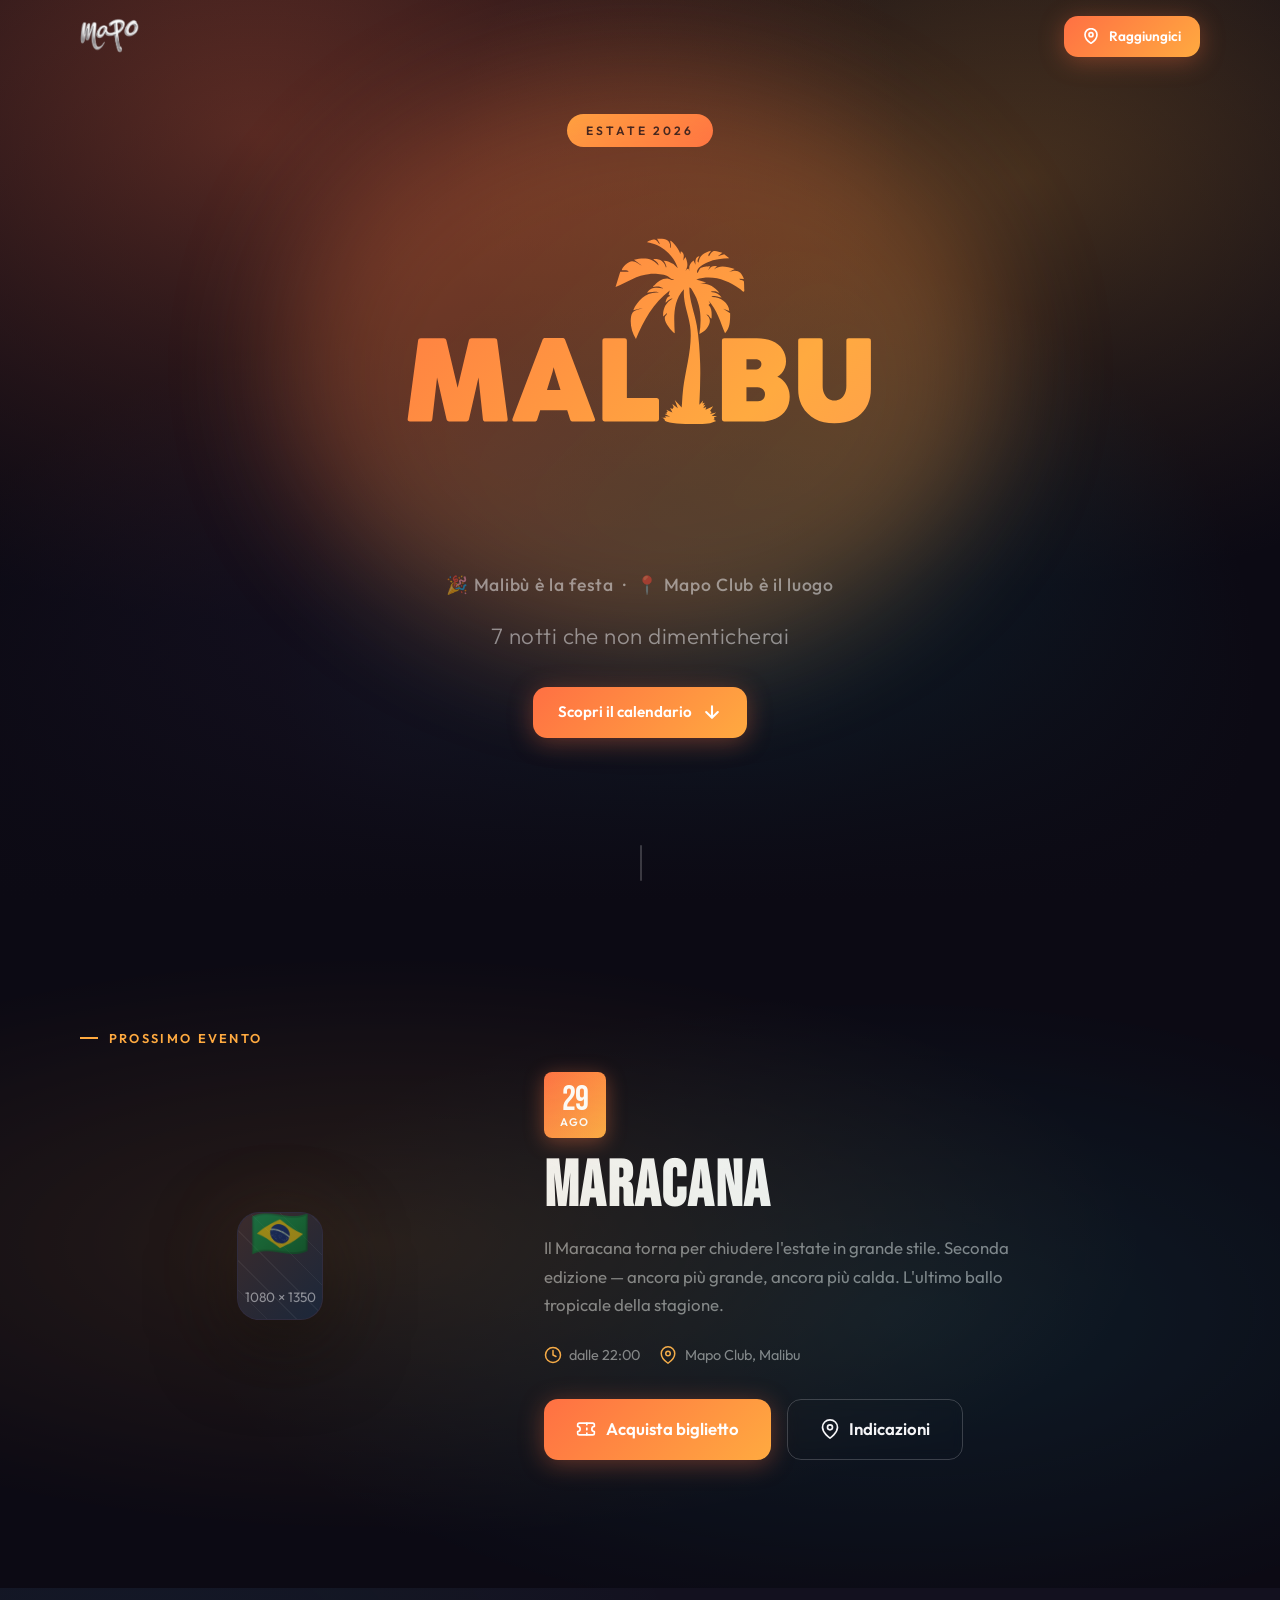
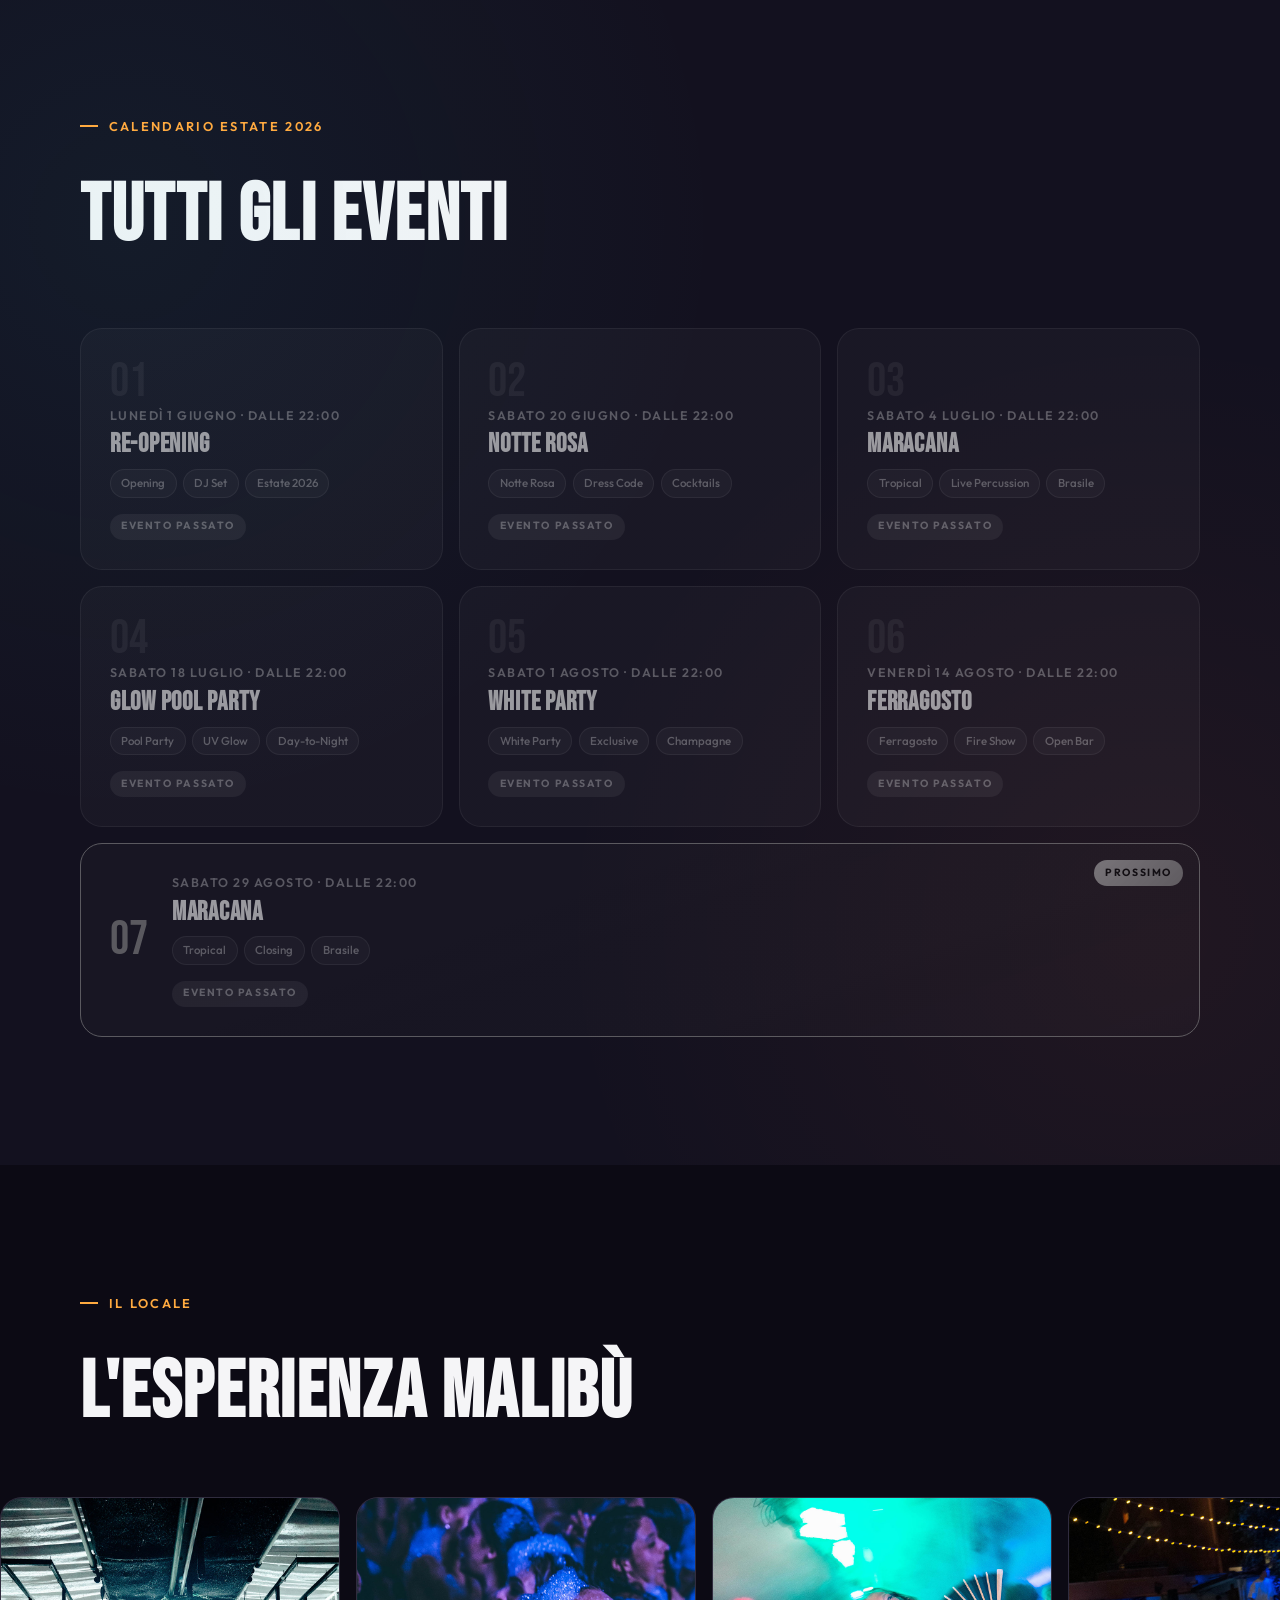
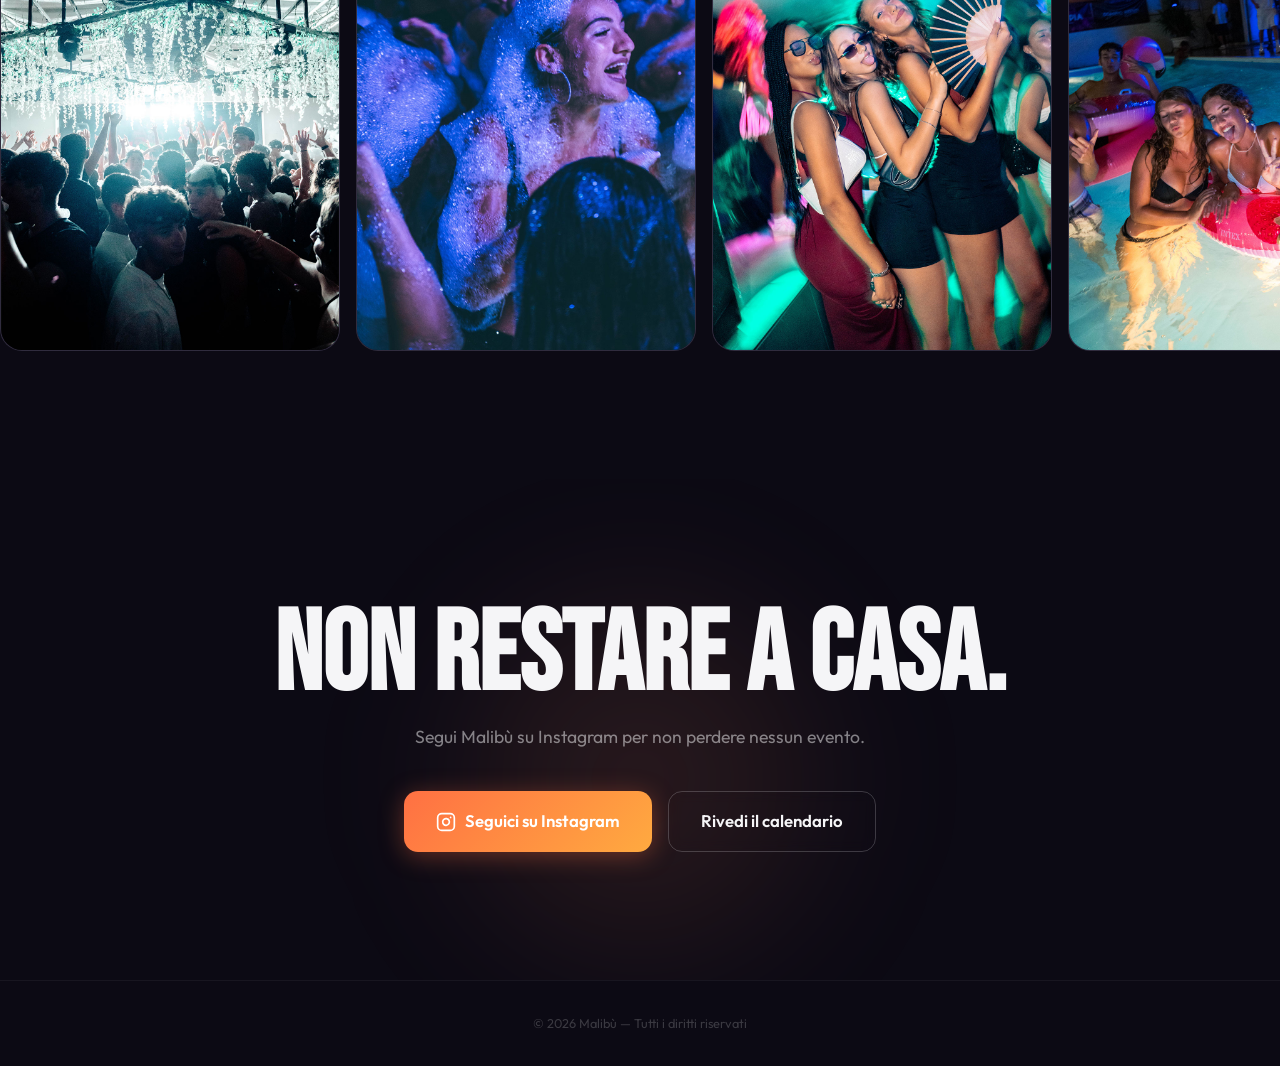
==== commit be67e411: "Add files via upload" ====
--- a/index.html
+++ b/index.html
@@ -16,12 +16,12 @@
     t.src=v;s=b.getElementsByTagName(e)[0];
     s.parentNode.insertBefore(t,s)}(window,document,'script',
     'https://connect.facebook.net/en_US/fbevents.js');
-    fbq('init', '974987978393148');
+    fbq('init', '1521646206224438');
     fbq('track', 'PageView');
   </script>
   <noscript>
     <img height="1" width="1" style="display:none"
-      src="https://www.facebook.com/tr?id=974987978393148&ev=PageView&noscript=1"/>
+      src="https://www.facebook.com/tr?id=1521646206224438&ev=PageView&noscript=1"/>
   </noscript>
   <!-- End Meta Pixel Code -->
 
@@ -121,23 +121,17 @@
             </div>
           </div>
           <div class="spotlight__actions">
-        <div class="spotlight__actions">
-  <a href="https://www.ticketsms.it/it/event/Malibu-Opening-Party-Bellaria-Mapo-Club-01-06-2026" target="_blank" rel="noopener" class="btn btn--primary btn--lg" id="spotlightTicket" onclick="fbq('track', 'InitiateCheckout');">
-    <svg width="20" height="20" viewBox="0 0 24 24" fill="none" stroke="currentColor" stroke-width="2" stroke-linecap="round" stroke-linejoin="round">
-      <path d="M2 9a3 3 0 0 1 0 6v2a2 2 0 0 0 2 2h16a2 2 0 0 0 2-2v-2a3 3 0 0 1 0-6V7a2 2 0 0 0-2-2H4a2 2 0 0 0-2 2Z"/>
-      <path d="M13 5v2M13 17v2M13 11v2"/>
-    </svg>
-    <span>Acquista biglietto</span>
-  </a>
-
-  <a href="https://maps.google.com/?q=Mapo+Club+Bellaria-Igea+Marina" target="_blank" rel="noopener" class="btn btn--outline btn--lg" id="spotlightMaps">
-    <svg width="20" height="20" viewBox="0 0 24 24" fill="none" stroke="currentColor" stroke-width="2" stroke-linecap="round" stroke-linejoin="round">
-      <path d="M21 10c0 7-9 13-9 13s-9-6-9-13a9 9 0 0 1 18 0z"/>
-      <circle cx="12" cy="10" r="3"/>
-    </svg>
-    <span>Indicazioni</span>
-  </a>
-</div>
+            <!-- Replace href with actual ticket link -->
+            <a href="#ticket-link" class="btn btn--primary btn--lg" id="spotlightTicket" onclick="fbq('track', 'InitiateCheckout');">
+              <svg width="20" height="20" viewBox="0 0 24 24" fill="none" stroke="currentColor" stroke-width="2" stroke-linecap="round" stroke-linejoin="round"><path d="M2 9a3 3 0 0 1 0 6v2a2 2 0 0 0 2 2h16a2 2 0 0 0 2-2v-2a3 3 0 0 1 0-6V7a2 2 0 0 0-2-2H4a2 2 0 0 0-2 2Z"/><path d="M13 5v2M13 17v2M13 11v2"/></svg>
+              <span>Acquista biglietto</span>
+            </a>
+            <!-- Replace href with actual Google Maps link -->
+            <a href="https://maps.google.com/?q=Mapo+Club+Bellaria-Igea+Marina" target="_blank" rel="noopener" class="btn btn--outline btn--lg" id="spotlightMaps">
+              <svg width="20" height="20" viewBox="0 0 24 24" fill="none" stroke="currentColor" stroke-width="2" stroke-linecap="round" stroke-linejoin="round"><path d="M21 10c0 7-9 13-9 13s-9-6-9-13a9 9 0 0 1 18 0z"/><circle cx="12" cy="10" r="3"/></svg>
+              <span>Indicazioni</span>
+            </a>
+          </div>
         </div>
       </div>
     </div>
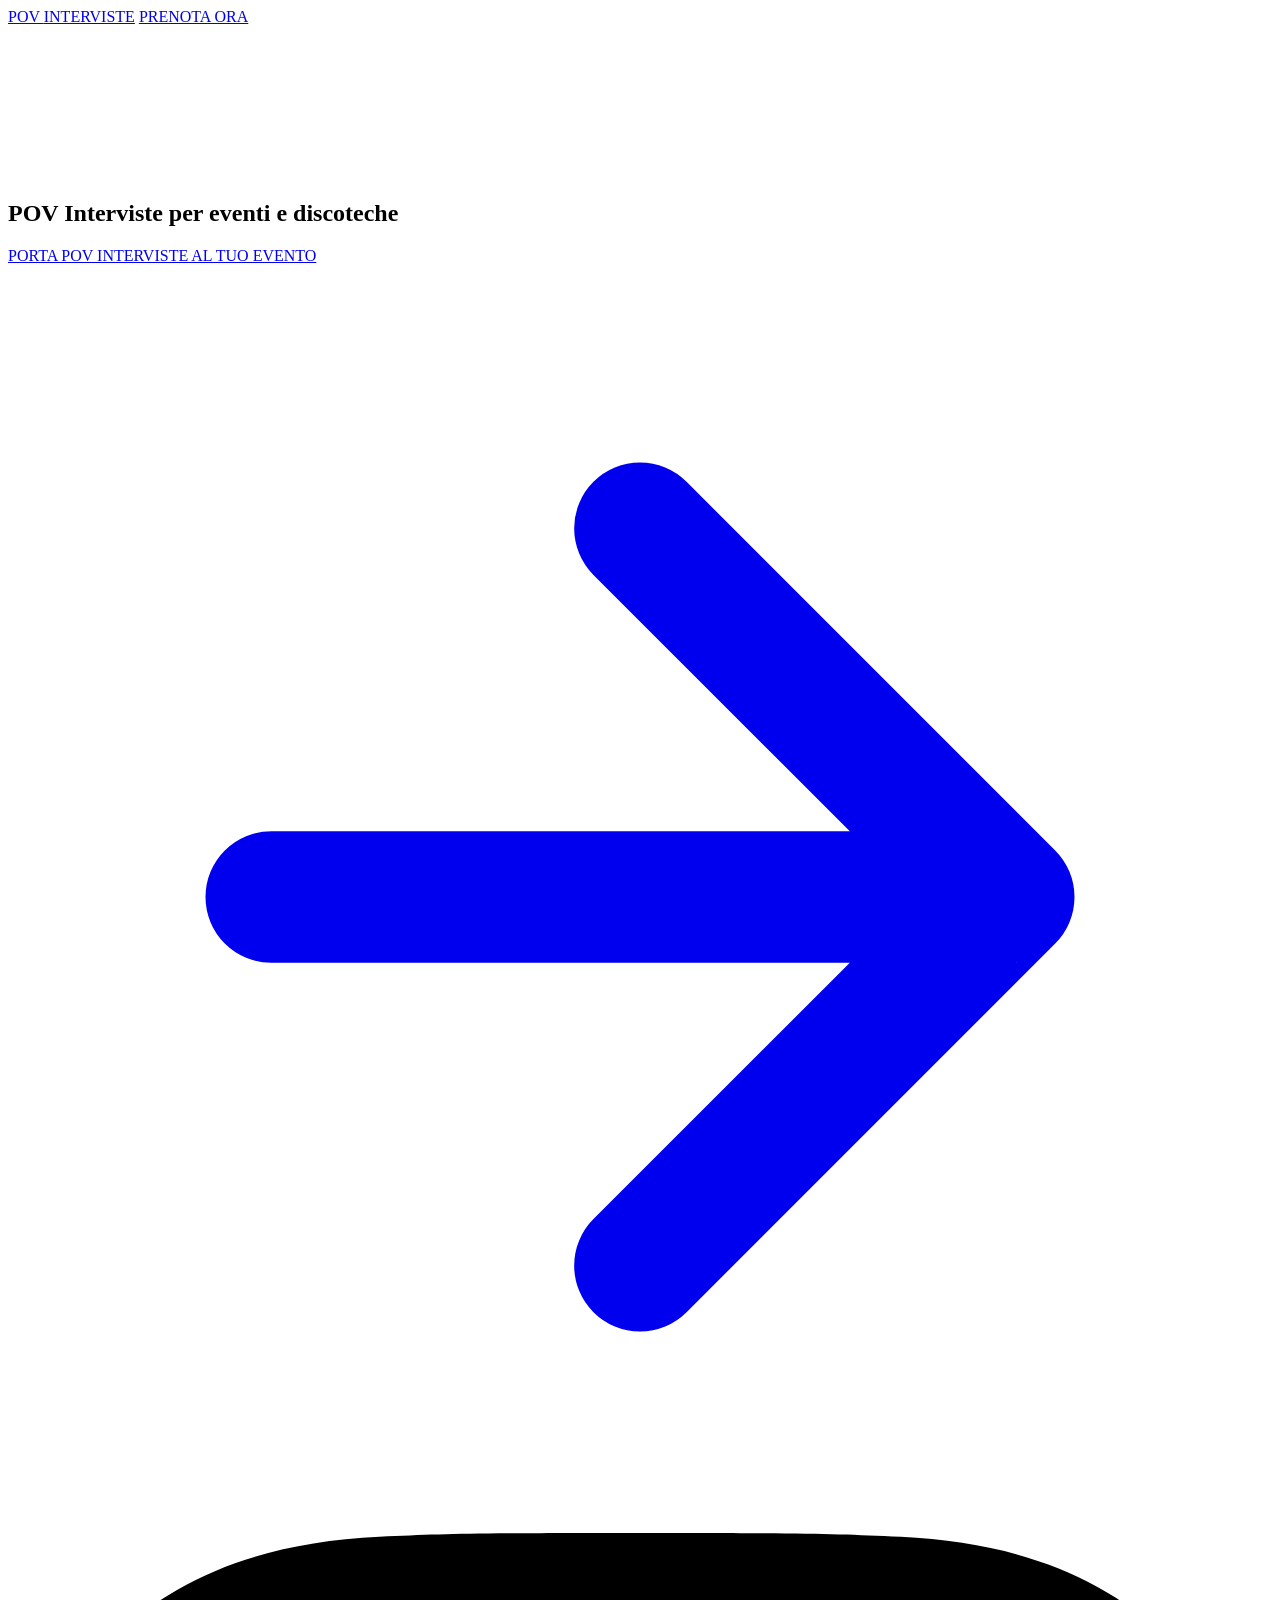
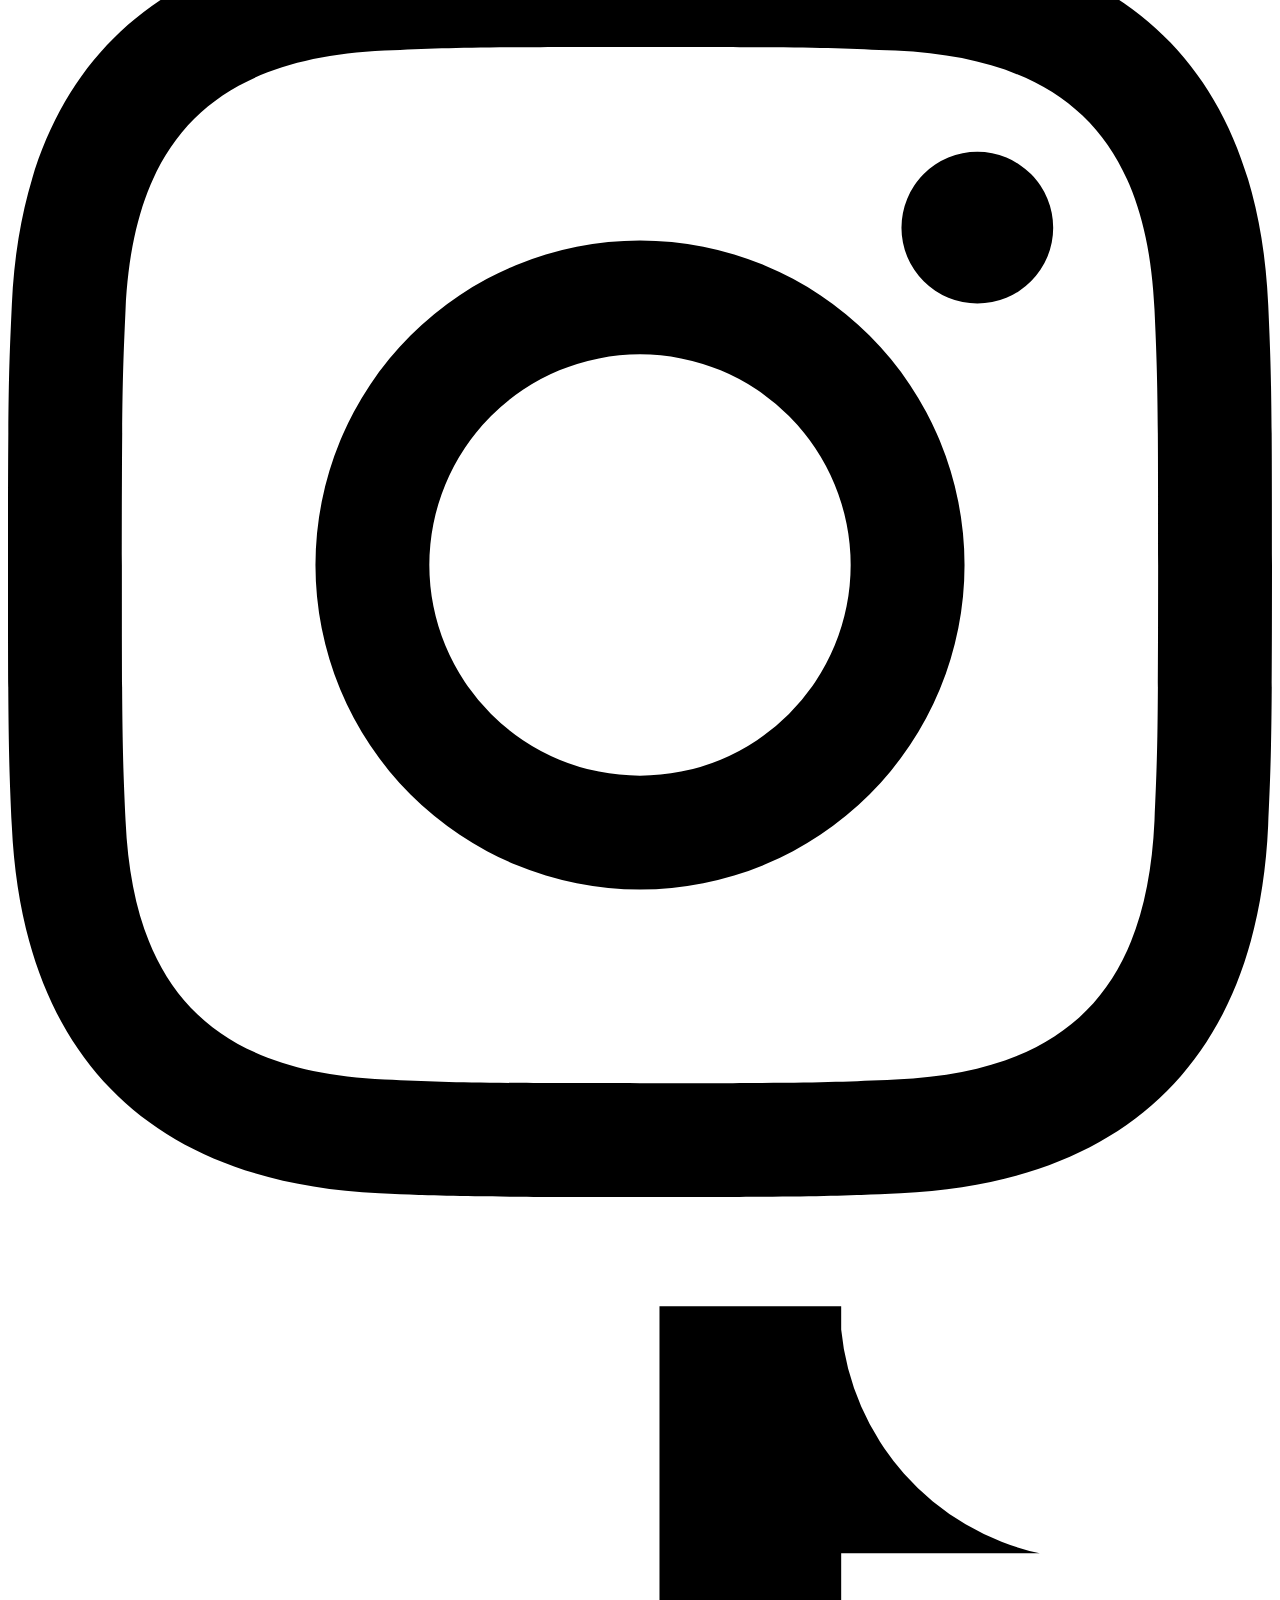
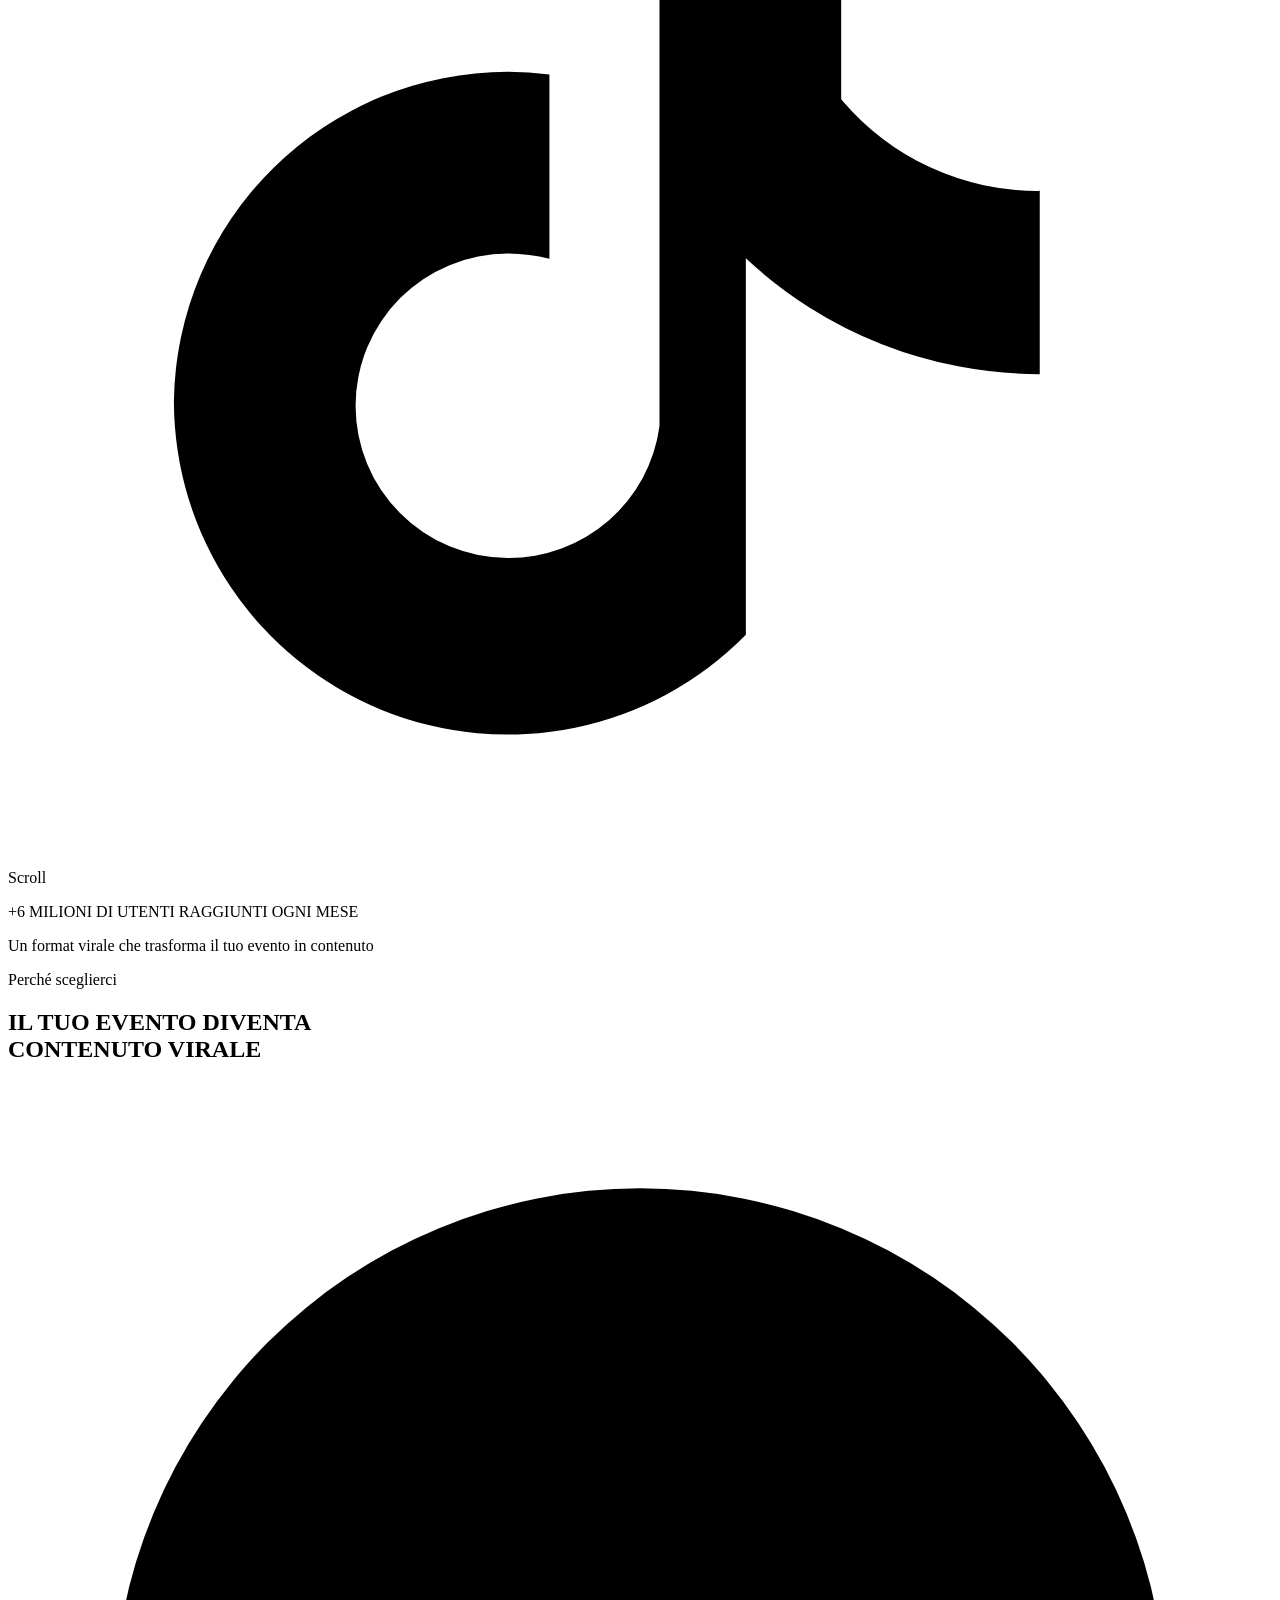
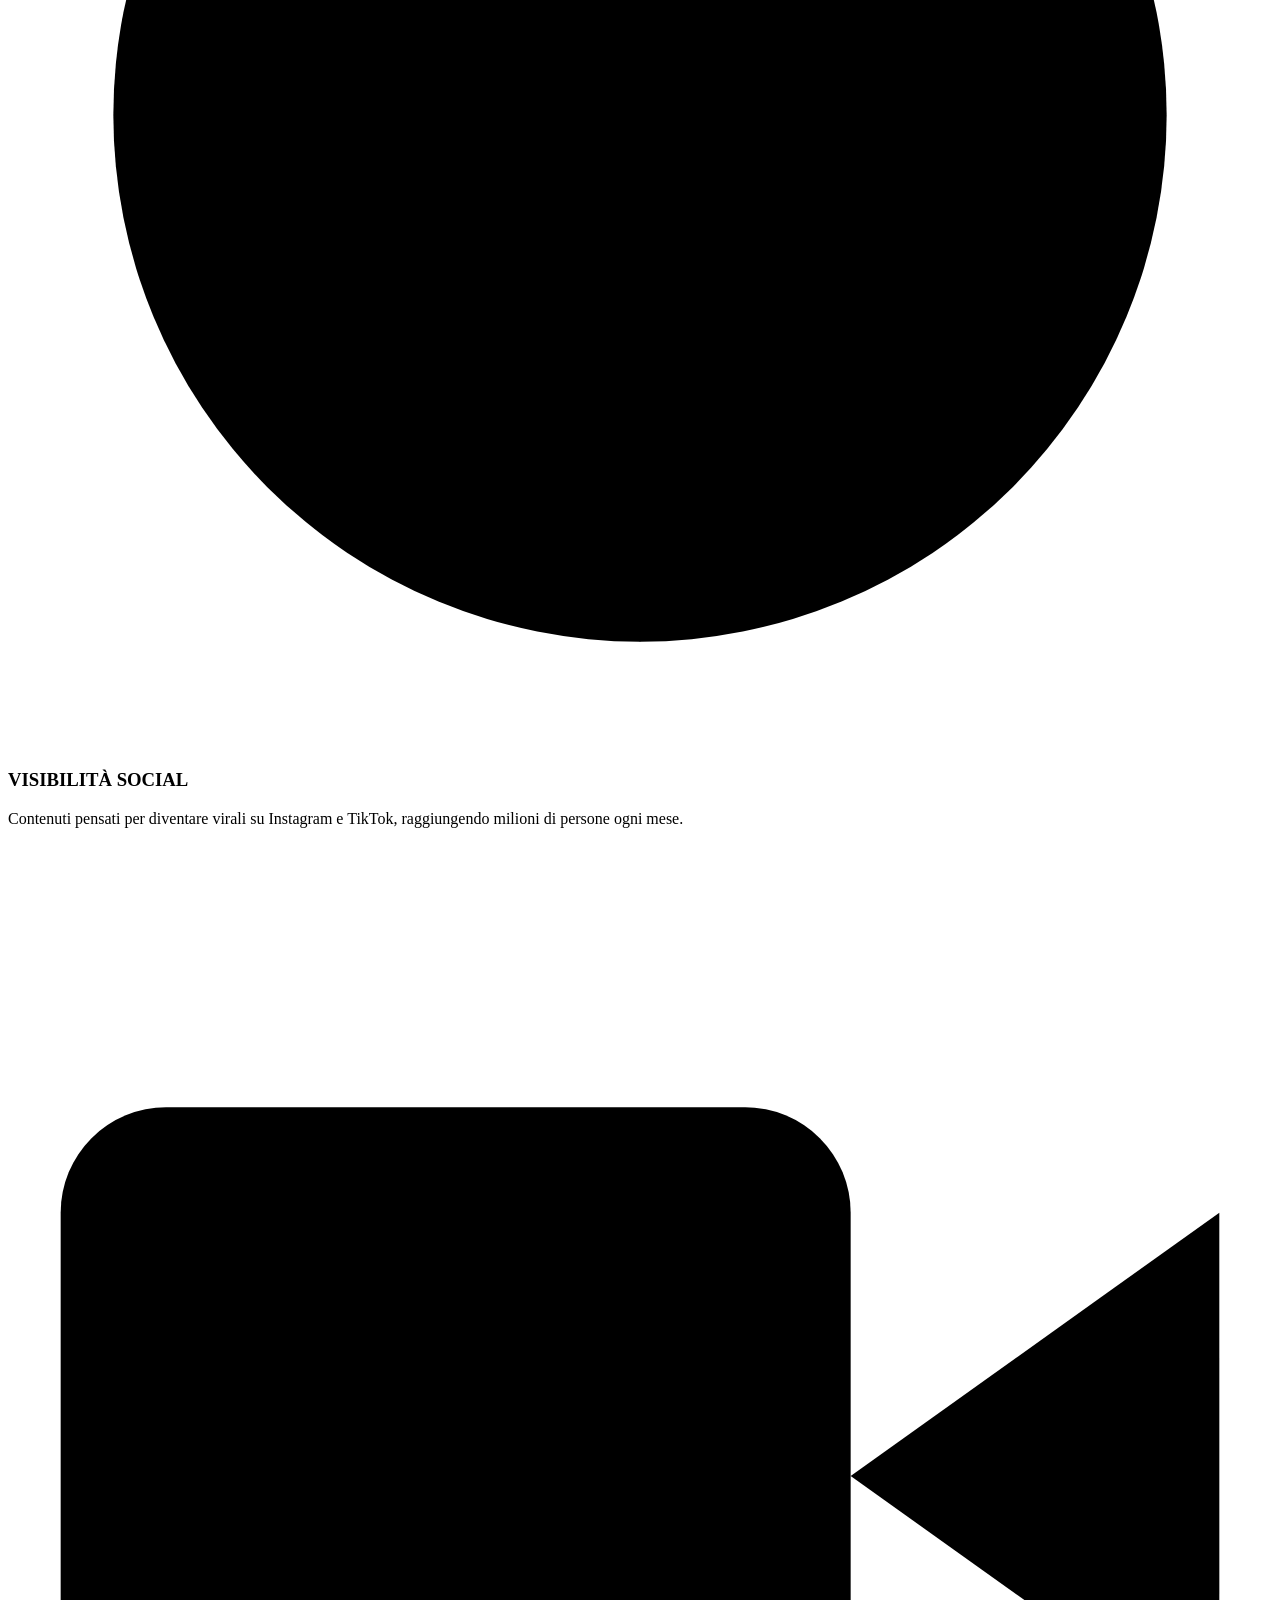
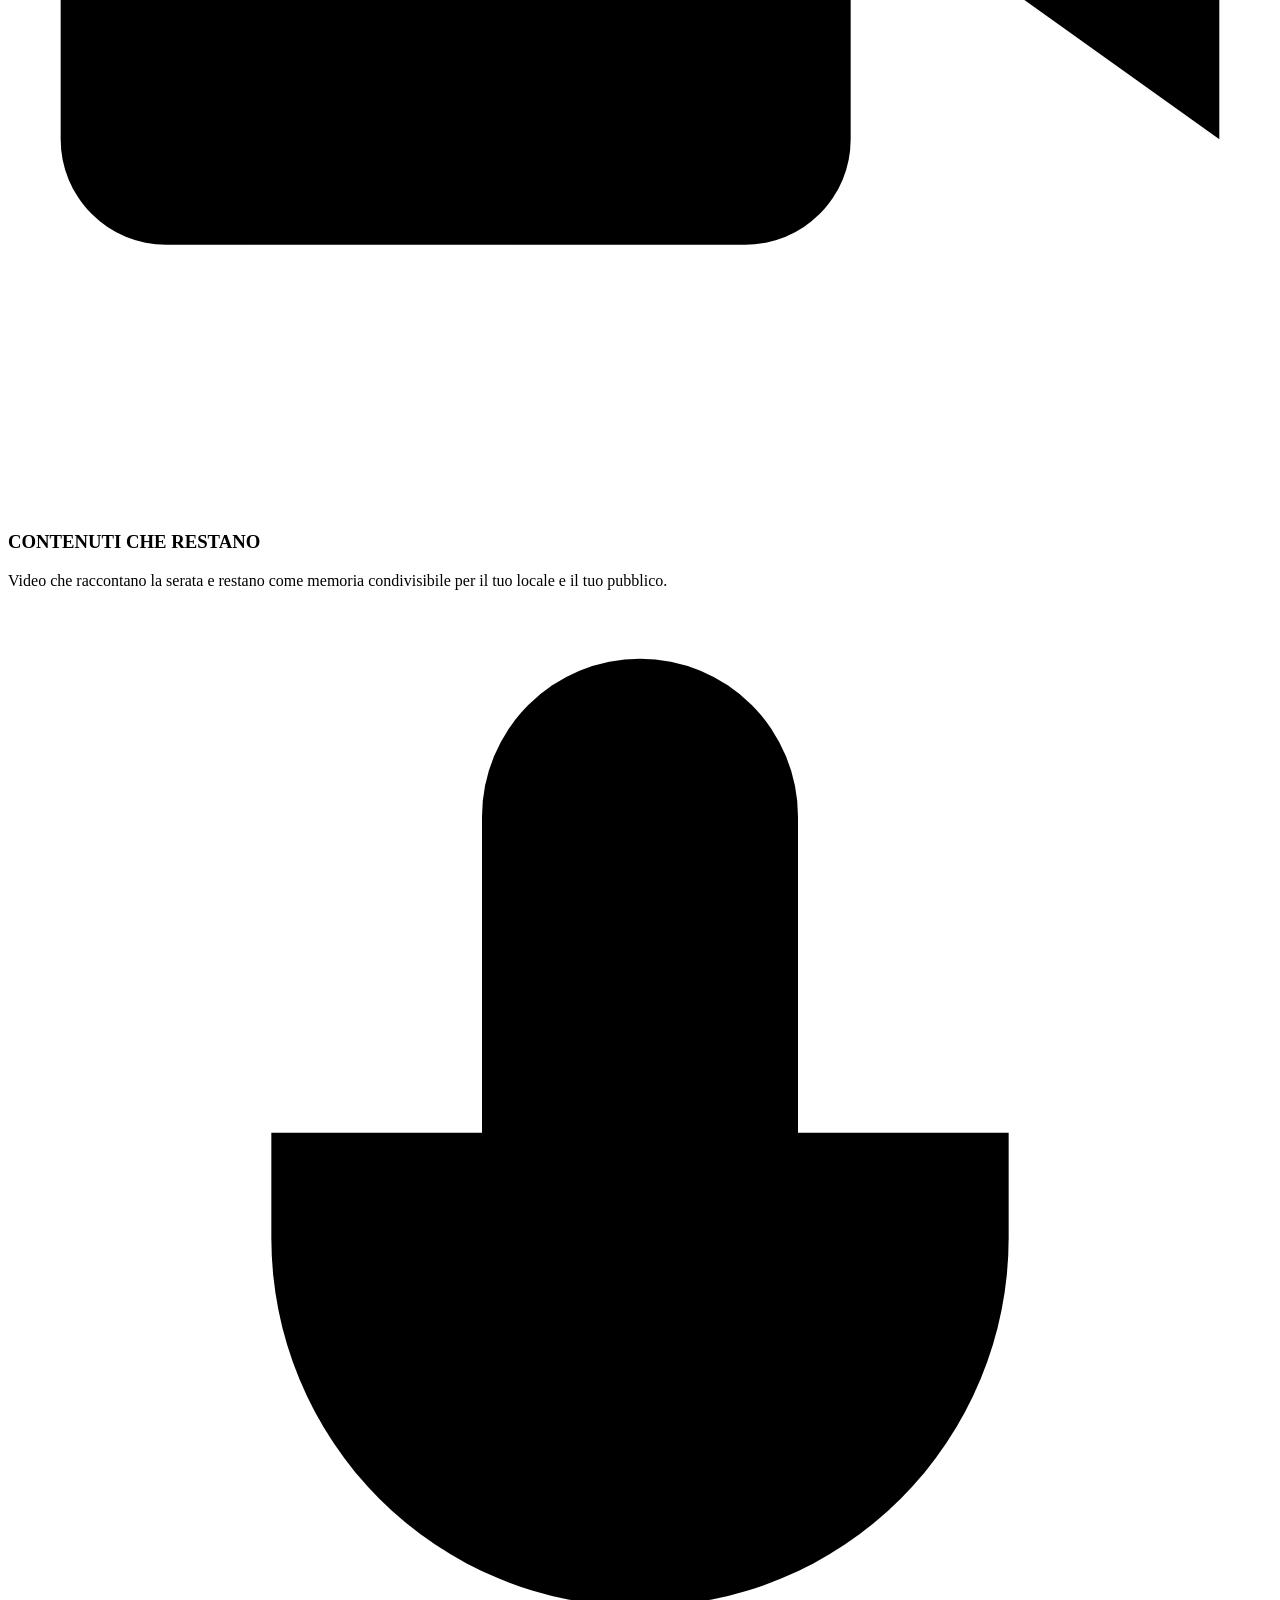
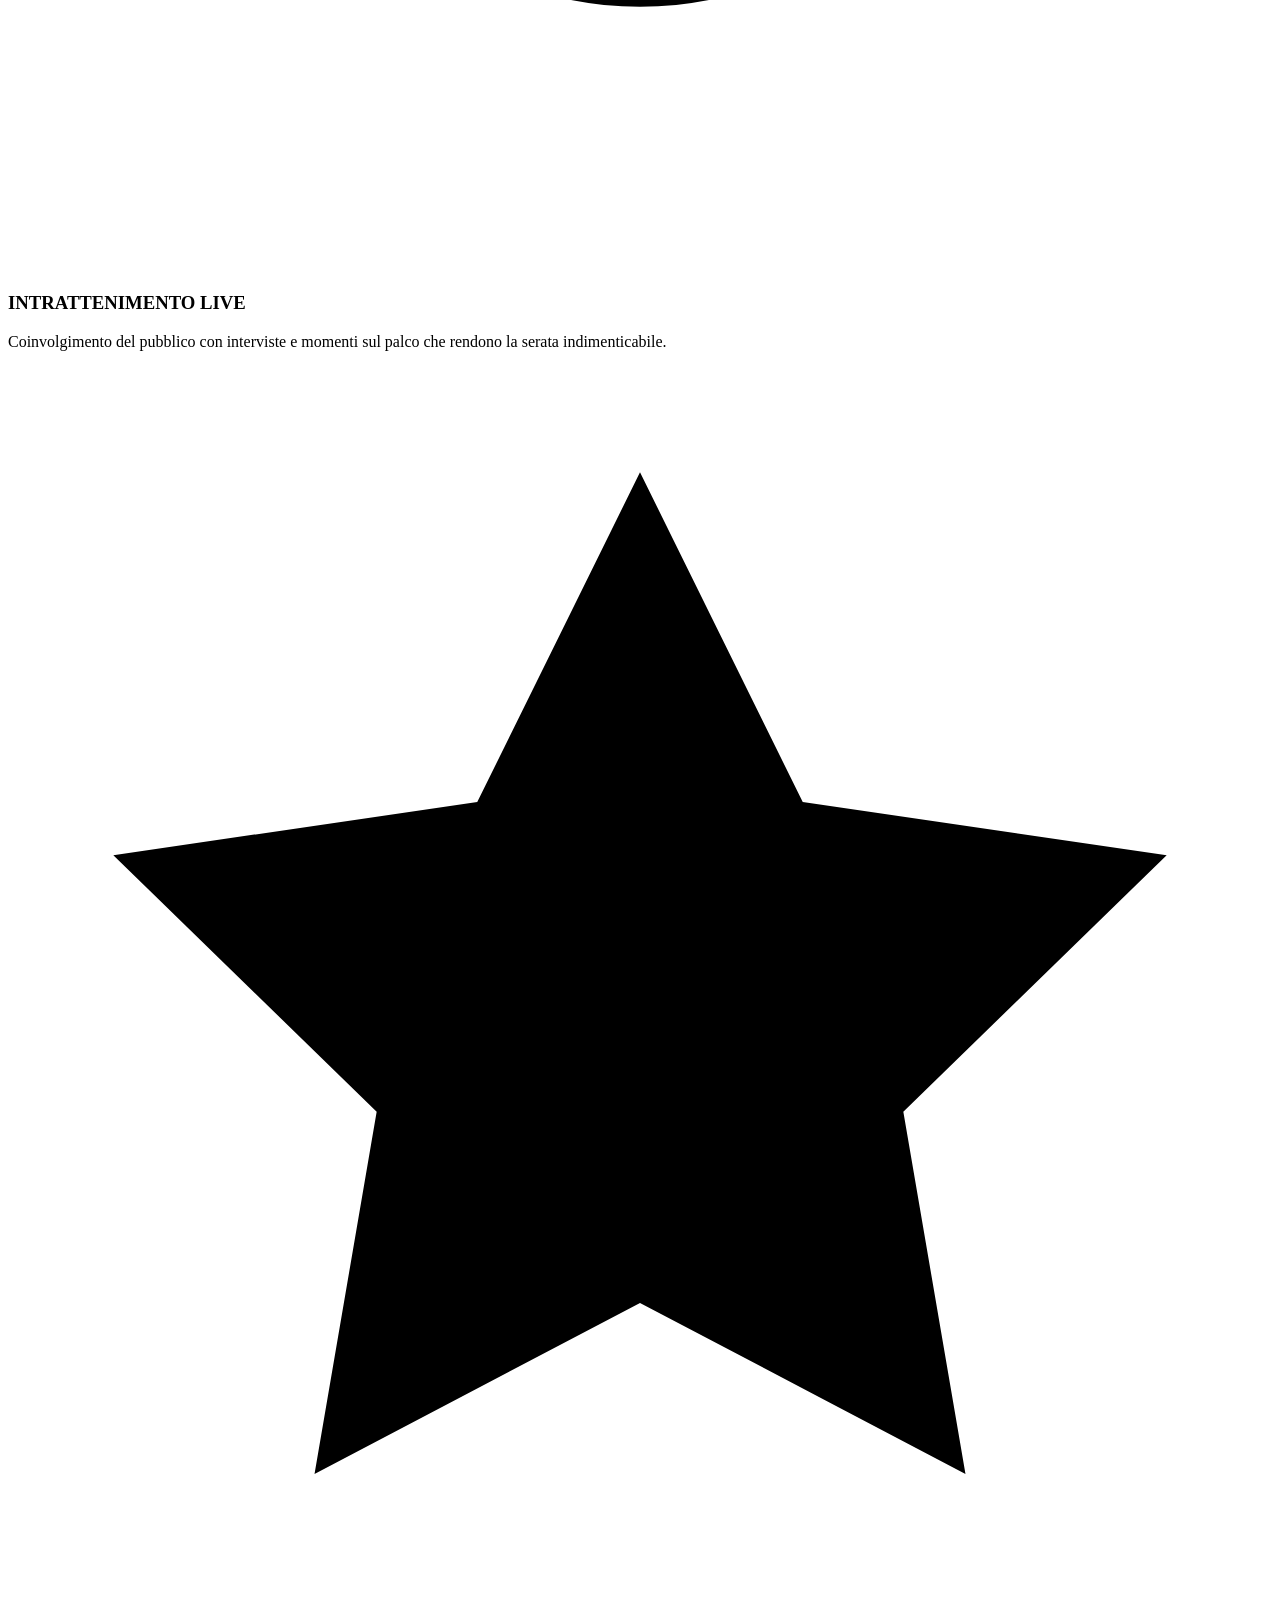
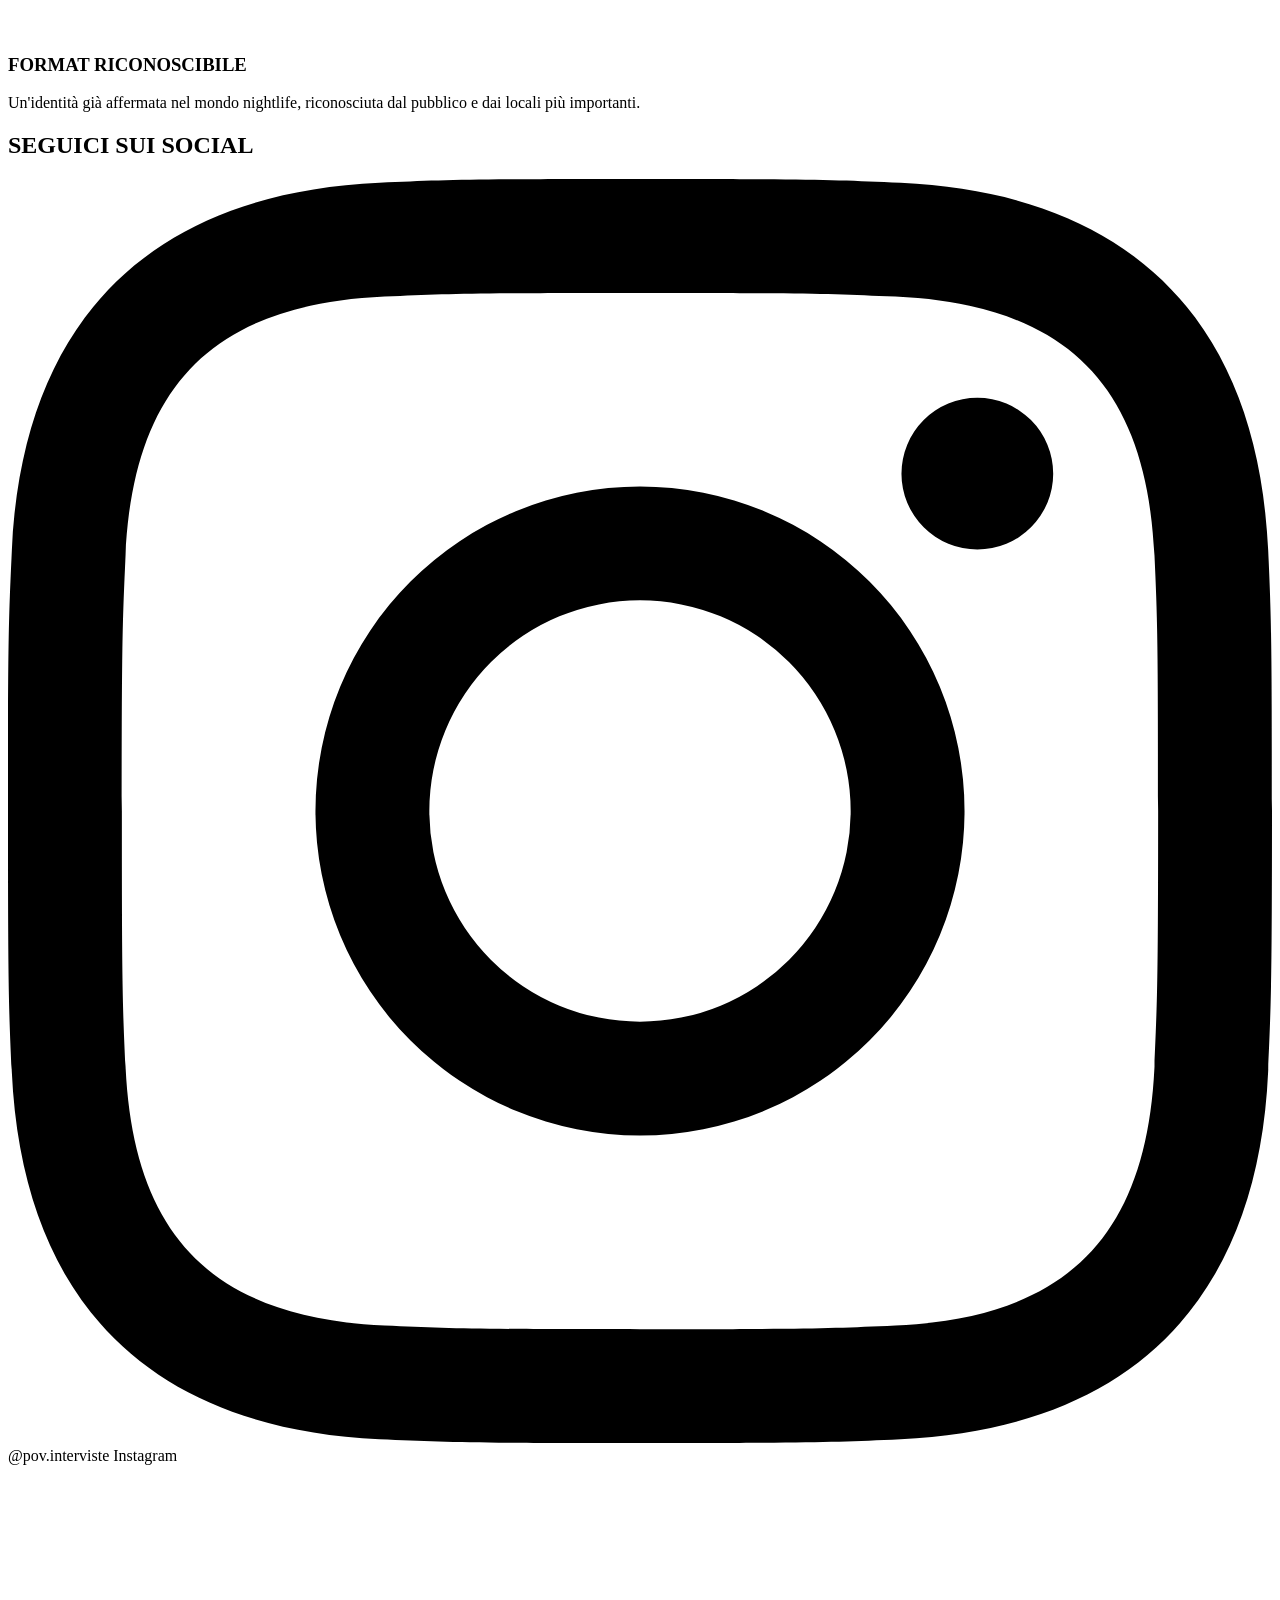
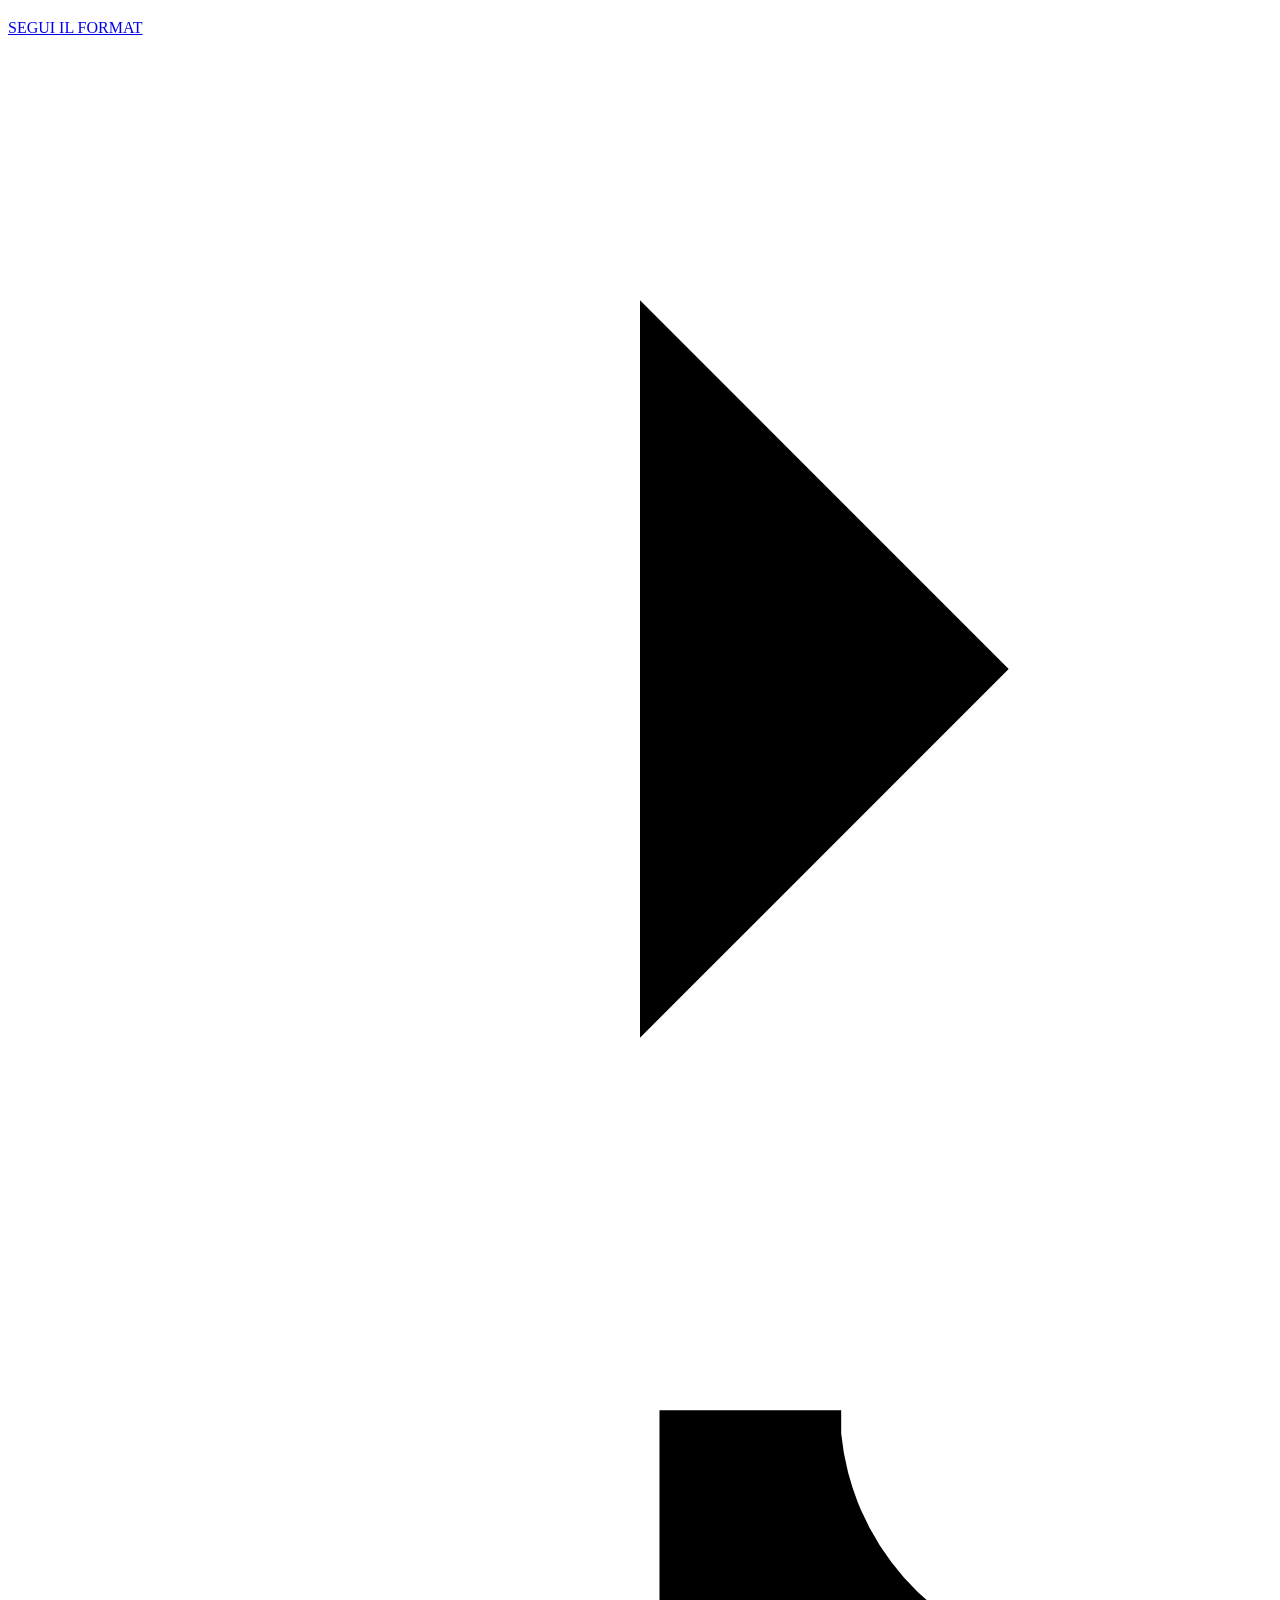
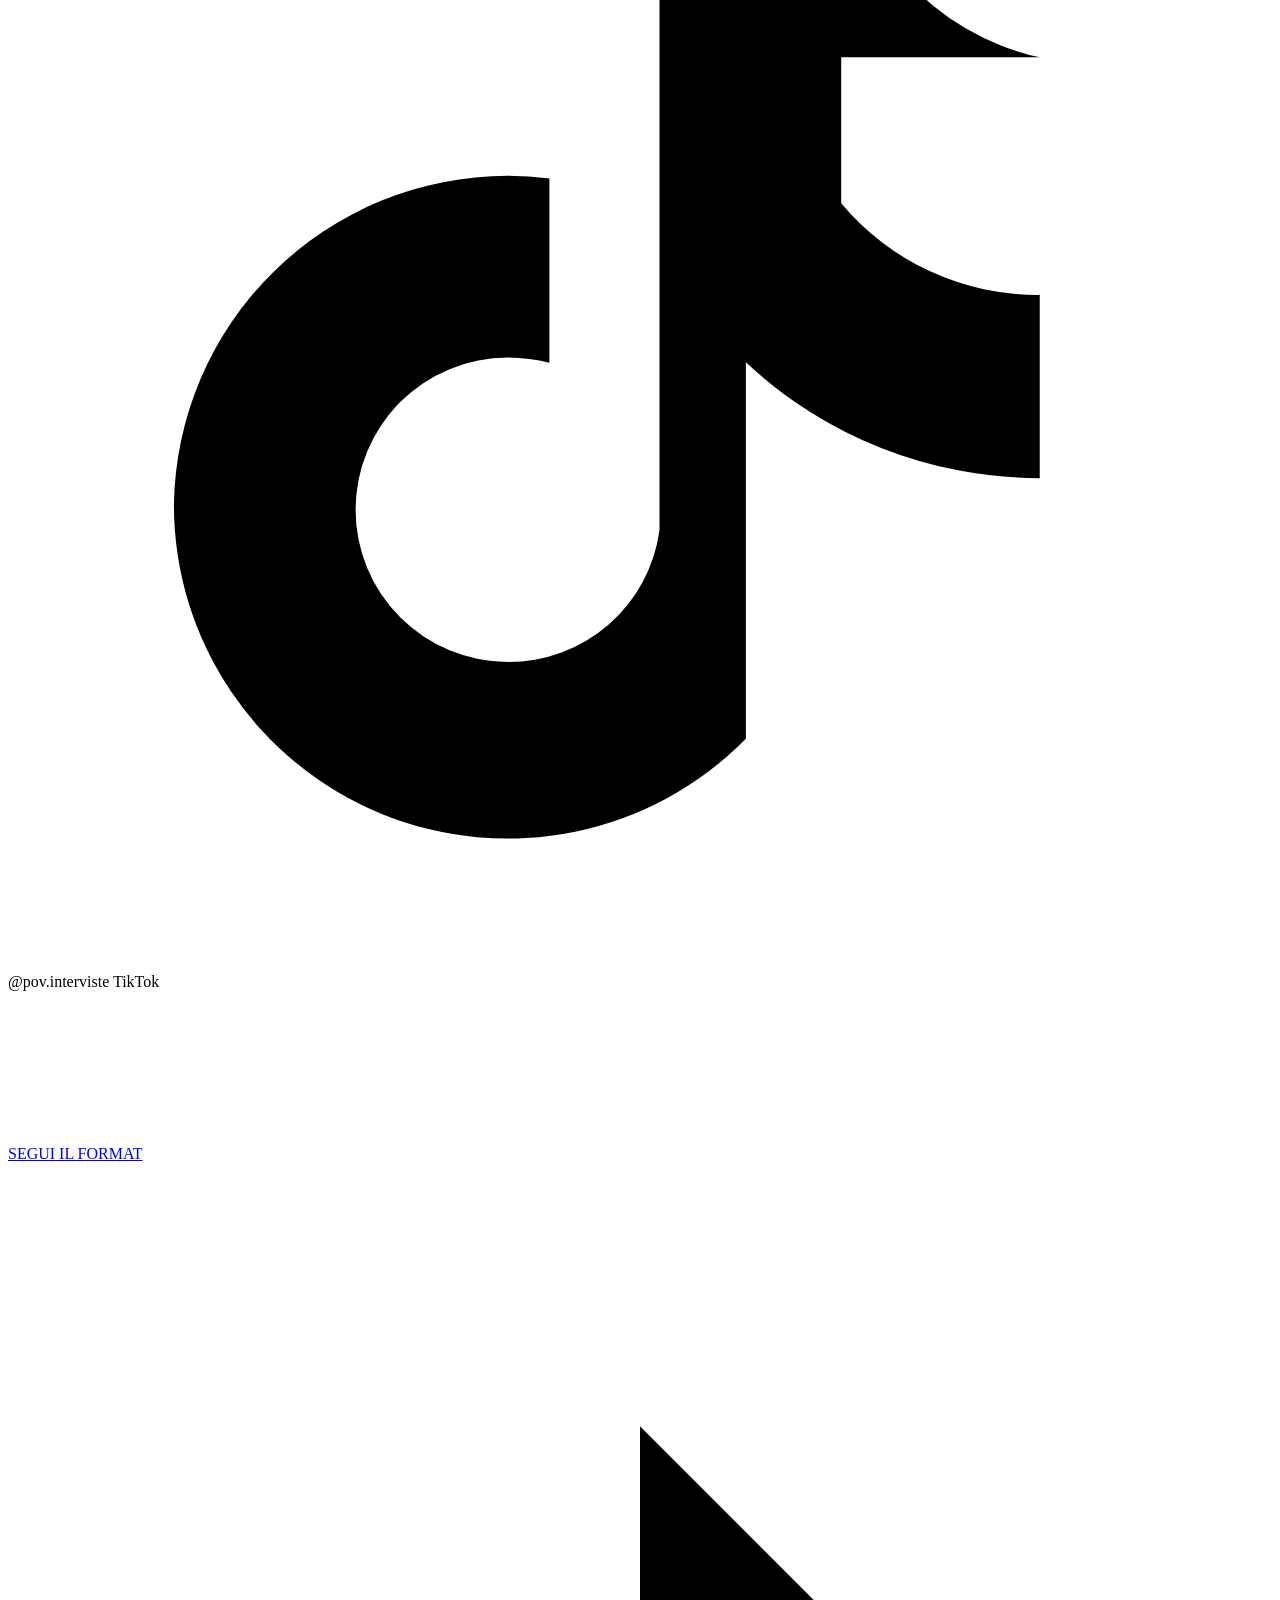
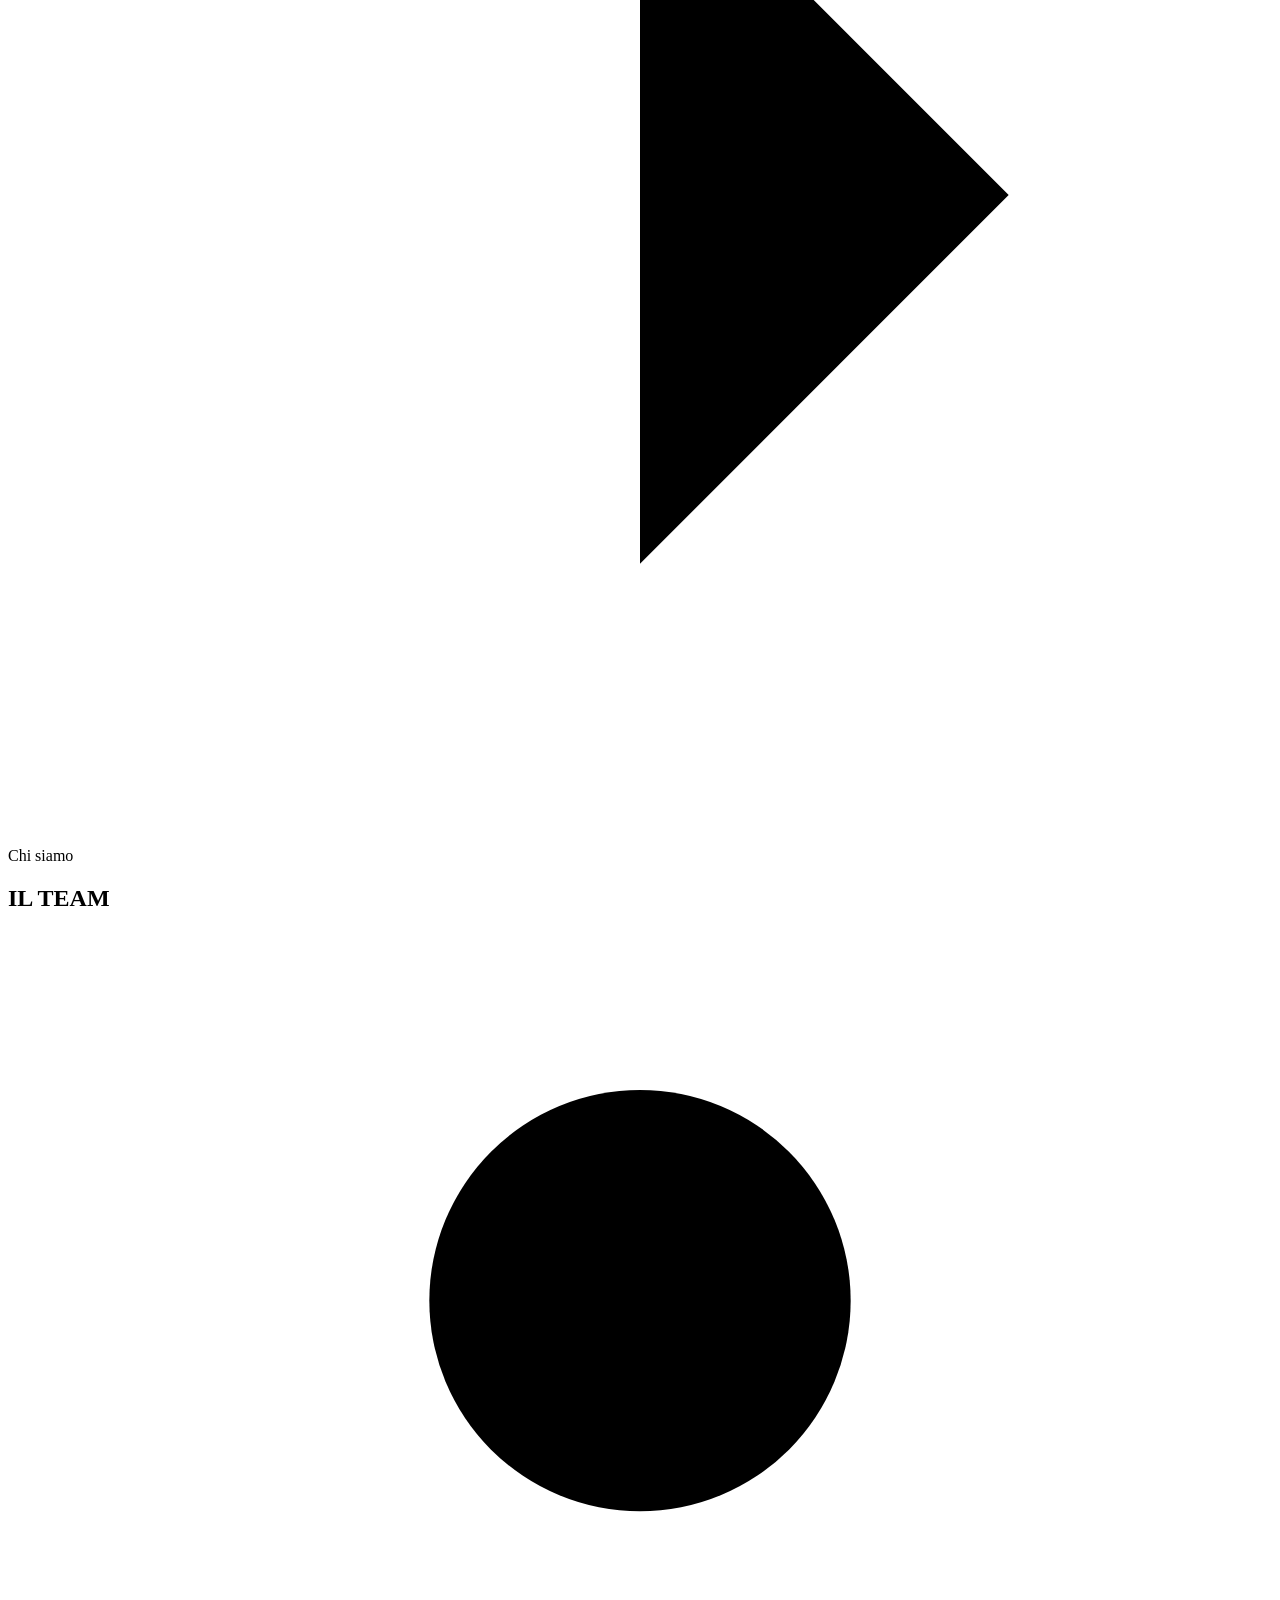
==== commit 71f26a2b: "Add files via upload" ====
--- a/index.html
+++ b/index.html
@@ -1,202 +1,492 @@
 <!DOCTYPE html>
 <html lang="it">
+
 <head>
   <meta charset="UTF-8">
-  <meta name="viewport" content="width=device-width, initial-scale=1.0">
-  <title>Malibù — Estate 2026 | Eventi al Mapo Club</title>
-  <meta name="description" content="Scopri i 7 eventi dell'estate 2026 di Malibù al Mapo Club. Pool party, foam party, nightlife — vivi l'estate più calda di sempre.">
-
-  <!-- Meta Pixel Code -->
-  <script>
-    !function(f,b,e,v,n,t,s)
-    {if(f.fbq)return;n=f.fbq=function(){n.callMethod?
-    n.callMethod.apply(n,arguments):n.queue.push(arguments)};
-    if(!f._fbq)f._fbq=n;n.push=n;n.loaded=!0;n.version='2.0';
-    n.queue=[];t=b.createElement(e);t.async=!0;
-    t.src=v;s=b.getElementsByTagName(e)[0];
-    s.parentNode.insertBefore(t,s)}(window,document,'script',
-    'https://connect.facebook.net/en_US/fbevents.js');
-    fbq('init', '1521646206224438');
-    fbq('track', 'PageView');
-  </script>
-  <noscript>
-    <img height="1" width="1" style="display:none"
-      src="https://www.facebook.com/tr?id=1521646206224438&ev=PageView&noscript=1"/>
-  </noscript>
-  <!-- End Meta Pixel Code -->
-
+  <meta name="viewport" content="width=device-width,initial-scale=1">
+  <title>POV Interviste - Format virale per eventi e discoteche</title>
+  <meta name="google-site-verification" content="google3cf8c2dcfe2dd892.html">
+  <meta name="google-site-verification" content="H288M4GQVZbS1JR0drS7pU3hDJcnmONWm3hB-YDtNoo">
+  <meta name="description"
+    content="POV Interviste porta interviste virali nei locali e discoteche. Intrattenimento live e visibilità social per il tuo evento.">
+
+  <!-- Open Graph for Meta Ads -->
+  <meta property="og:title" content="POV INTERVISTE — Il format virale per il tuo evento">
+  <meta property="og:description"
+    content="+6 milioni di utenti raggiunti ogni mese. Contenuti virali per il tuo locale.">
+  <meta property="og:type" content="website">
+  <meta property="og:image" content="assets/og-image.jpg"><!-- REPLACE: og image -->
+
+  <!-- Preconnect Google Fonts -->
   <link rel="preconnect" href="https://fonts.googleapis.com">
   <link rel="preconnect" href="https://fonts.gstatic.com" crossorigin>
-  <link href="https://fonts.googleapis.com/css2?family=Bebas+Neue&family=Outfit:wght@300;400;500;600;700&display=swap" rel="stylesheet">
-  <link rel="stylesheet" href="styles.css">
-
-  <!-- Open Graph for Meta Ads -->
-  <meta property="og:title" content="Malibù — Estate 2026 al Mapo Club">
-  <meta property="og:description" content="7 notti indimenticabili. Pool party, foam party, live DJ set. Prenota ora.">
-  <meta property="og:image" content="og-image.jpg">
-  <meta property="og:type" content="website">
+  <link
+    href="https://fonts.googleapis.com/css2?family=Bebas+Neue&family=Outfit:wght@300;400;500;600&family=JetBrains+Mono:wght@400;500&display=swap"
+    rel="stylesheet">
+
+  <!-- Google tag (gtag.js) -->
+  <script async src="https://www.googletagmanager.com/gtag/js?id=G-0RB18GJFHQ"></script>
+  <script>
+    window.dataLayer = window.dataLayer || [];
+    function gtag(){dataLayer.push(arguments);}
+    gtag('js', new Date());
+    gtag('config', 'G-0RB18GJFHQ');
+  </script>
+
+  <link rel="stylesheet" href="css/style.css">
+
+  <!-- Favicon & App Icons -->
+  <link rel="icon" type="image/png" sizes="512x512" href="assets/favicon.png">
+  <link rel="icon" type="image/x-icon" href="assets/favicon.ico">
+  <link rel="apple-touch-icon" sizes="180x180" href="assets/apple-touch-icon.png">
 </head>
+
 <body>
 
-  <!-- ============ TOPBAR with logo ============ -->
-  <nav class="topbar" id="topbar">
-    <div class="topbar__inner">
-      <a href="#hero" class="topbar__logo-link">
-        <img src="assets/logo-malibu-sito.png" alt="Malibù" class="topbar__logo">
+  <!-- Ambient floating orbs -->
+  <div class="ambient-orbs" aria-hidden="true">
+    <div class="ambient-orb"></div>
+    <div class="ambient-orb"></div>
+    <div class="ambient-orb"></div>
+  </div>
+
+  <!-- ============================================
+     NAVIGATION
+     ============================================ -->
+  <nav class="site-nav" role="navigation">
+    <div class="nav-inner">
+      <a href="#" class="nav-logo">
+        <!-- REPLACE: inserisci il logo senza faccia in assets/logo-nav.png -->
+        <img src="assets/logo-nav.png" alt="POV Interviste"
+          onerror="this.style.display='none';this.parentElement.insertAdjacentHTML('beforeend','POV <span>INTERVISTE</span>')">
       </a>
-      <a href="https://maps.google.com/?q=Mapo+Club+Bellaria-Igea+Marina" target="_blank" rel="noopener" class="btn btn--sm btn--primary topbar__cta">
-        <svg width="16" height="16" viewBox="0 0 24 24" fill="none" stroke="currentColor" stroke-width="2.5" stroke-linecap="round" stroke-linejoin="round"><path d="M21 10c0 7-9 13-9 13s-9-6-9-13a9 9 0 0 1 18 0z"/><circle cx="12" cy="10" r="3"/></svg>
-        Raggiungici
+      <a href="#contatti" class="nav-cta">PRENOTA ORA</a>
+    </div>
+  </nav>
+
+  <!-- ============================================
+     HERO
+     ============================================ -->
+  <section class="hero" id="hero">
+    <!-- Background video -->
+    <div class="hero-video">
+      <!-- REPLACE: Insert your hero video file here -->
+      <video autoplay muted loop playsinline poster="assets/hero-poster.jpg">
+        <source src="assets/hero-video.mp4" type="video/mp4">
+      </video>
+    </div>
+    <div class="hero-overlay"></div>
+
+    <div class="hero-content">
+      <!-- Logo — REPLACE: inserisci la tua immagine in assets/logo.png -->
+      <div class="hero-logo">
+        <img src="assets/logo.png" alt="POV Interviste" onerror="this.parentElement.style.display='none'">
+      </div>
+
+      <h1 class="sr-only">POV Interviste per eventi e discoteche</h1>
+
+      <a href="#contatti" class="hero-cta">
+        PORTA POV INTERVISTE AL TUO EVENTO
+        <svg viewBox="0 0 24 24" fill="none" stroke="currentColor" stroke-width="2.5" stroke-linecap="round"
+          stroke-linejoin="round">
+          <path d="M5 12h14M12 5l7 7-7 7" />
+        </svg>
       </a>
-    </div>
-  </nav>
-
-  <!-- ============ HERO ============ -->
-  <section class="hero" id="hero">
-    <div class="hero__video-wrap">
-      <video class="hero__video" autoplay muted loop playsinline poster="assets/hero-poster.jpg">
-        <source src="assets/video-homepage-sito.mp4" type="video/mp4">
-      </video>
-      <div class="hero__overlay"></div>
-    </div>
-
-    <div class="hero__content">
-      <div class="hero__badge">Estate 2026</div>
-      <h1 class="hero__title">
-        <div class="hero__logo-wrap">
-          <div class="hero__logo-hero" role="img" aria-label="Malibù"></div>
-          <div class="hero__logo-glow"></div>
-        </div>
-      </h1>
-      <p class="hero__tagline">🎉 Malibù è la festa &nbsp;·&nbsp; 📍 Mapo Club è il luogo</p>
-      <p class="hero__subtitle">7 notti che non dimenticherai</p>
-      <a href="#calendario" class="btn btn--primary hero__cta">
-        <span>Scopri il calendario</span>
-        <svg width="20" height="20" viewBox="0 0 24 24" fill="none" stroke="currentColor" stroke-width="2.5" stroke-linecap="round" stroke-linejoin="round"><path d="M12 5v14M5 12l7 7 7-7"/></svg>
-      </a>
-    </div>
-
-    <div class="hero__scroll-hint">
-      <div class="hero__scroll-line"></div>
-    </div>
-  </section>
-
-
-  <!-- ============ PROSSIMO EVENTO (Nearest Event Spotlight) ============ -->
-  <section class="spotlight" id="prossimo-evento">
-    <div class="spotlight__bg-glow"></div>
-    <div class="container">
-      <div class="section-label">Prossimo Evento</div>
-      <div class="spotlight__grid">
-        <div class="spotlight__poster-wrap">
-          <!-- Replace with actual 1080x1350 poster -->
-          <div class="spotlight__poster" id="spotlightPoster">
-            <div class="spotlight__poster-placeholder">
-              <div class="spotlight__poster-placeholder-icon">🌊</div>
-              <span>1080 × 1350</span>
-              <span>Poster evento</span>
+
+      <div class="hero-socials">
+        <!-- REPLACE: Update social links -->
+        <a href="https://instagram.com/pov.interviste" target="_blank" rel="noopener" aria-label="Instagram">
+          <svg viewBox="0 0 24 24">
+            <path
+              d="M12 2.163c3.204 0 3.584.012 4.85.07 3.252.148 4.771 1.691 4.919 4.919.058 1.265.069 1.645.069 4.849 0 3.205-.012 3.584-.069 4.849-.149 3.225-1.664 4.771-4.919 4.919-1.266.058-1.644.07-4.85.07-3.204 0-3.584-.012-4.849-.07-3.26-.149-4.771-1.699-4.919-4.92-.058-1.265-.07-1.644-.07-4.849 0-3.204.013-3.583.07-4.849.149-3.227 1.664-4.771 4.919-4.919 1.266-.057 1.645-.069 4.849-.069zM12 0C8.741 0 8.333.014 7.053.072 2.695.272.273 2.69.073 7.052.014 8.333 0 8.741 0 12c0 3.259.014 3.668.072 4.948.2 4.358 2.618 6.78 6.98 6.98C8.333 23.986 8.741 24 12 24c3.259 0 3.668-.014 4.948-.072 4.354-.2 6.782-2.618 6.979-6.98.059-1.28.073-1.689.073-4.948 0-3.259-.014-3.667-.072-4.947-.196-4.354-2.617-6.78-6.979-6.98C15.668.014 15.259 0 12 0zm0 5.838a6.162 6.162 0 100 12.324 6.162 6.162 0 000-12.324zM12 16a4 4 0 110-8 4 4 0 010 8zm6.406-11.845a1.44 1.44 0 100 2.881 1.44 1.44 0 000-2.881z" />
+          </svg>
+        </a>
+        <a href="https://tiktok.com/@pov.interviste" target="_blank" rel="noopener" aria-label="TikTok">
+          <svg viewBox="0 0 24 24">
+            <path
+              d="M19.59 6.69a4.83 4.83 0 01-3.77-4.25V2h-3.45v13.67a2.89 2.89 0 01-2.88 2.5 2.89 2.89 0 01-2.89-2.89 2.89 2.89 0 012.89-2.89c.28 0 .54.04.79.1v-3.5a6.37 6.37 0 00-.79-.05A6.34 6.34 0 003.15 15.2a6.34 6.34 0 0010.86 4.43v-7.15a8.16 8.16 0 005.58 2.2V11.2a4.85 4.85 0 01-3.77-1.74V6.69h3.77z" />
+          </svg>
+        </a>
+      </div>
+    </div>
+
+    <div class="hero-scroll">
+      <span>Scroll</span>
+      <div class="hero-scroll-line"></div>
+    </div>
+  </section>
+
+  <!-- ============================================
+     SOCIAL PROOF
+     ============================================ -->
+  <section class="social-proof section-pad section-glow">
+    <div class="container">
+      <div class="reveal">
+        <p class="proof-stat">+6 MILIONI DI UTENTI RAGGIUNTI OGNI MESE</p>
+        <p class="proof-sub">Un format virale che trasforma il tuo evento in contenuto</p>
+      </div>
+    </div>
+  </section>
+
+  <!-- ============================================
+     VALUE PROPOSITION
+     ============================================ -->
+  <section class="value-section section-pad section-glow">
+    <div class="container">
+      <p class="section-label reveal">Perch&eacute; sceglierci</p>
+      <h2 class="section-title reveal">IL TUO EVENTO DIVENTA <br>CONTENUTO VIRALE</h2>
+
+      <div class="value-grid">
+
+        <div class="value-card reveal reveal-scale reveal-delay-1">
+          <div class="value-icon">
+            <svg viewBox="0 0 24 24">
+              <circle cx="12" cy="12" r="10" />
+              <path d="M2 12h20M12 2a15.3 15.3 0 014 10 15.3 15.3 0 01-4 10 15.3 15.3 0 01-4-10A15.3 15.3 0 0112 2z" />
+            </svg>
+          </div>
+          <h3>VISIBILIT&Agrave; SOCIAL</h3>
+          <p>Contenuti pensati per diventare virali su Instagram e TikTok, raggiungendo milioni di persone ogni mese.
+          </p>
+        </div>
+
+        <div class="value-card reveal reveal-scale reveal-delay-2">
+          <div class="value-icon">
+            <svg viewBox="0 0 24 24">
+              <polygon points="23 7 16 12 23 17 23 7" />
+              <rect x="1" y="5" width="15" height="14" rx="2" ry="2" />
+            </svg>
+          </div>
+          <h3>CONTENUTI CHE RESTANO</h3>
+          <p>Video che raccontano la serata e restano come memoria condivisibile per il tuo locale e il tuo pubblico.
+          </p>
+        </div>
+
+        <div class="value-card reveal reveal-scale reveal-delay-3">
+          <div class="value-icon">
+            <svg viewBox="0 0 24 24">
+              <path d="M12 1a3 3 0 00-3 3v8a3 3 0 006 0V4a3 3 0 00-3-3z" />
+              <path d="M19 10v2a7 7 0 01-14 0v-2" />
+              <line x1="12" y1="19" x2="12" y2="23" />
+              <line x1="8" y1="23" x2="16" y2="23" />
+            </svg>
+          </div>
+          <h3>INTRATTENIMENTO LIVE</h3>
+          <p>Coinvolgimento del pubblico con interviste e momenti sul palco che rendono la serata indimenticabile.</p>
+        </div>
+
+        <div class="value-card reveal reveal-scale reveal-delay-4">
+          <div class="value-icon">
+            <svg viewBox="0 0 24 24">
+              <polygon
+                points="12 2 15.09 8.26 22 9.27 17 14.14 18.18 21.02 12 17.77 5.82 21.02 7 14.14 2 9.27 8.91 8.26 12 2" />
+            </svg>
+          </div>
+          <h3>FORMAT RICONOSCIBILE</h3>
+          <p>Un'identit&agrave; gi&agrave; affermata nel mondo nightlife, riconosciuta dal pubblico e dai locali
+            pi&ugrave; importanti.</p>
+        </div>
+
+      </div>
+    </div>
+  </section>
+
+  <!-- ============================================
+     SOCIAL INTEGRATION
+     ============================================ -->
+  <section class="social-section section-pad section-glow">
+    <div class="container">
+      <h2 class="section-title reveal">SEGUICI SUI SOCIAL</h2>
+
+      <div class="social-blocks">
+
+        <!-- Instagram Embed -->
+        <div class="social-block reveal reveal-delay-1">
+          <div class="social-block-header">
+            <svg viewBox="0 0 24 24">
+              <path
+                d="M12 2.163c3.204 0 3.584.012 4.85.07 3.252.148 4.771 1.691 4.919 4.919.058 1.265.069 1.645.069 4.849 0 3.205-.012 3.584-.069 4.849-.149 3.225-1.664 4.771-4.919 4.919-1.266.058-1.644.07-4.85.07-3.204 0-3.584-.012-4.849-.07-3.26-.149-4.771-1.699-4.919-4.92-.058-1.265-.07-1.644-.07-4.849 0-3.204.013-3.583.07-4.849.149-3.227 1.664-4.771 4.919-4.919 1.266-.057 1.645-.069 4.849-.069zM12 0C8.741 0 8.333.014 7.053.072 2.695.272.273 2.69.073 7.052.014 8.333 0 8.741 0 12c0 3.259.014 3.668.072 4.948.2 4.358 2.618 6.78 6.98 6.98C8.333 23.986 8.741 24 12 24c3.259 0 3.668-.014 4.948-.072 4.354-.2 6.782-2.618 6.979-6.98.059-1.28.073-1.689.073-4.948 0-3.259-.014-3.667-.072-4.947-.196-4.354-2.617-6.78-6.979-6.98C15.668.014 15.259 0 12 0zm0 5.838a6.162 6.162 0 100 12.324 6.162 6.162 0 000-12.324zM12 16a4 4 0 110-8 4 4 0 010 8zm6.406-11.845a1.44 1.44 0 100 2.881 1.44 1.44 0 000-2.881z" />
+            </svg>
+            <span class="handle">@pov.interviste</span>
+            <span class="platform">Instagram</span>
+          </div>
+          <div class="social-embed-grid">
+            <!--
+            COME AGGIORNARE: Per ogni reel/post, prendi il codice dal post Instagram:
+            1. Apri il post su Instagram
+            2. Clicca ... → Incorpora → Copia
+            3. Sostituisci il src dell'iframe con il link del post + /embed/
+            Esempio: https://www.instagram.com/reel/CODICE_REEL/embed/
+          -->
+            <iframe src="https://www.instagram.com/pov.interviste/embed" frameborder="0" scrolling="no"
+              allowtransparency="true" loading="lazy"></iframe>
+          </div>
+          <div class="social-block-footer">
+            <a href="https://instagram.com/pov.interviste" target="_blank" rel="noopener">
+              SEGUI IL FORMAT
+              <svg viewBox="0 0 24 24">
+                <path d="M5 12h14M12 5l7 7-7 7" />
+              </svg>
+            </a>
+          </div>
+        </div>
+
+        <!-- TikTok Embed -->
+        <div class="social-block reveal reveal-delay-2">
+          <div class="social-block-header">
+            <svg viewBox="0 0 24 24">
+              <path
+                d="M19.59 6.69a4.83 4.83 0 01-3.77-4.25V2h-3.45v13.67a2.89 2.89 0 01-2.88 2.5 2.89 2.89 0 01-2.89-2.89 2.89 2.89 0 012.89-2.89c.28 0 .54.04.79.1v-3.5a6.37 6.37 0 00-.79-.05A6.34 6.34 0 003.15 15.2a6.34 6.34 0 0010.86 4.43v-7.15a8.16 8.16 0 005.58 2.2V11.2a4.85 4.85 0 01-3.77-1.74V6.69h3.77z" />
+            </svg>
+            <span class="handle">@pov.interviste</span>
+            <span class="platform">TikTok</span>
+          </div>
+          <div class="social-embed-grid">
+            <!--
+            COME AGGIORNARE: Per ogni video TikTok:
+            1. Apri il video su TikTok
+            2. Clicca Condividi → Incorpora → Copia
+            3. Sostituisci il src dell'iframe con il link embed del video
+            Esempio: https://www.tiktok.com/embed/v2/NUMERO_VIDEO
+          -->
+            <iframe src="https://www.tiktok.com/embed/@pov.interviste" frameborder="0" scrolling="no"
+              allowtransparency="true" loading="lazy"></iframe>
+          </div>
+          <div class="social-block-footer">
+            <a href="https://tiktok.com/@pov.interviste" target="_blank" rel="noopener">
+              SEGUI IL FORMAT
+              <svg viewBox="0 0 24 24">
+                <path d="M5 12h14M12 5l7 7-7 7" />
+              </svg>
+            </a>
+          </div>
+        </div>
+
+      </div>
+    </div>
+  </section>
+
+  <!-- ============================================
+     TEAM
+     ============================================ -->
+  <section class="team-section section-pad section-glow">
+    <div class="container">
+      <p class="section-label reveal">Chi siamo</p>
+      <h2 class="section-title reveal">IL TEAM</h2>
+
+      <div class="team-grid">
+
+        <div class="team-card reveal reveal-delay-1">
+          <div class="team-photo">
+            <!-- REPLACE: Federico's photo -->
+            <img src="assets/team-federico.jpg" alt="Federico Pasini"
+              onerror="this.style.display='none';this.nextElementSibling.style.display='flex'">
+            <div class="placeholder-person" style="display:none">
+              <svg viewBox="0 0 24 24" stroke-linecap="round" stroke-linejoin="round">
+                <path d="M20 21v-2a4 4 0 00-4-4H8a4 4 0 00-4 4v2" />
+                <circle cx="12" cy="7" r="4" />
+              </svg>
             </div>
           </div>
-          <div class="spotlight__poster-glow"></div>
-        </div>
-
-        <div class="spotlight__info">
-          <div class="spotlight__date-badge" id="spotlightDate">
-            <span class="spotlight__date-day">12</span>
-            <span class="spotlight__date-month">GIU</span>
-          </div>
-          <h2 class="spotlight__title" id="spotlightTitle">Tropical Foam Party</h2>
-          <p class="spotlight__desc" id="spotlightDesc">
-            La prima foam party dell'estate al Mapo Club. Schiuma, luci UV, DJ set fino all'alba
-            e drink tropicali illimitati fino a mezzanotte. Dress code: total white.
-          </p>
-          <div class="spotlight__meta">
-            <div class="spotlight__meta-item">
-              <svg width="18" height="18" viewBox="0 0 24 24" fill="none" stroke="currentColor" stroke-width="2" stroke-linecap="round" stroke-linejoin="round"><circle cx="12" cy="12" r="10"/><path d="M12 6v6l4 2"/></svg>
-              <span id="spotlightTime">23:00 — 05:00</span>
+          <h3>FEDERICO PASINI</h3>
+          <span class="role">Presentatore</span>
+          <p>Frontman e intervistatore del format, energia sul palco e connessione diretta con il pubblico.</p>
+          <a href="https://instagram.com/pasini.io" target="_blank" rel="noopener" class="team-ig"
+            aria-label="Instagram Federico">
+            <svg viewBox="0 0 24 24">
+              <path
+                d="M12 2.163c3.204 0 3.584.012 4.85.07 3.252.148 4.771 1.691 4.919 4.919.058 1.265.069 1.645.069 4.849 0 3.205-.012 3.584-.069 4.849-.149 3.225-1.664 4.771-4.919 4.919-1.266.058-1.644.07-4.85.07-3.204 0-3.584-.012-4.849-.07-3.26-.149-4.771-1.699-4.919-4.92-.058-1.265-.07-1.644-.07-4.849 0-3.204.013-3.583.07-4.849.149-3.227 1.664-4.771 4.919-4.919 1.266-.057 1.645-.069 4.849-.069zM12 0C8.741 0 8.333.014 7.053.072 2.695.272.273 2.69.073 7.052.014 8.333 0 8.741 0 12c0 3.259.014 3.668.072 4.948.2 4.358 2.618 6.78 6.98 6.98C8.333 23.986 8.741 24 12 24c3.259 0 3.668-.014 4.948-.072 4.354-.2 6.782-2.618 6.979-6.98.059-1.28.073-1.689.073-4.948 0-3.259-.014-3.667-.072-4.947-.196-4.354-2.617-6.78-6.979-6.98C15.668.014 15.259 0 12 0zm0 5.838a6.162 6.162 0 100 12.324 6.162 6.162 0 000-12.324zM12 16a4 4 0 110-8 4 4 0 010 8zm6.406-11.845a1.44 1.44 0 100 2.881 1.44 1.44 0 000-2.881z" />
+            </svg>
+            @pasini.io
+          </a>
+        </div>
+
+        <div class="team-card reveal reveal-delay-2">
+          <div class="team-photo">
+            <!-- REPLACE: Samuel's photo -->
+            <img src="assets/team-samuel.jpg" alt="Samuel Diac"
+              onerror="this.style.display='none';this.nextElementSibling.style.display='flex'">
+            <div class="placeholder-person" style="display:none">
+              <svg viewBox="0 0 24 24" stroke-linecap="round" stroke-linejoin="round">
+                <path d="M20 21v-2a4 4 0 00-4-4H8a4 4 0 00-4 4v2" />
+                <circle cx="12" cy="7" r="4" />
+              </svg>
             </div>
-            <div class="spotlight__meta-item">
-              <svg width="18" height="18" viewBox="0 0 24 24" fill="none" stroke="currentColor" stroke-width="2" stroke-linecap="round" stroke-linejoin="round"><path d="M21 10c0 7-9 13-9 13s-9-6-9-13a9 9 0 0 1 18 0z"/><circle cx="12" cy="10" r="3"/></svg>
-              <span>Mapo Club, Malibu</span>
-            </div>
-          </div>
-          <div class="spotlight__actions">
-            <!-- Replace href with actual ticket link -->
-            <a href="#ticket-link" class="btn btn--primary btn--lg" id="spotlightTicket" onclick="fbq('track', 'InitiateCheckout');">
-              <svg width="20" height="20" viewBox="0 0 24 24" fill="none" stroke="currentColor" stroke-width="2" stroke-linecap="round" stroke-linejoin="round"><path d="M2 9a3 3 0 0 1 0 6v2a2 2 0 0 0 2 2h16a2 2 0 0 0 2-2v-2a3 3 0 0 1 0-6V7a2 2 0 0 0-2-2H4a2 2 0 0 0-2 2Z"/><path d="M13 5v2M13 17v2M13 11v2"/></svg>
-              <span>Acquista biglietto</span>
+          </div>
+          <h3>SAMUEL DIAC</h3>
+          <span class="role">Videomaker</span>
+          <p>Responsabile video e storytelling, trasforma ogni serata in contenuto ad alto impatto.</p>
+          <a href="https://instagram.com/samueldiac" target="_blank" rel="noopener" class="team-ig"
+            aria-label="Instagram Samuel">
+            <svg viewBox="0 0 24 24">
+              <path
+                d="M12 2.163c3.204 0 3.584.012 4.85.07 3.252.148 4.771 1.691 4.919 4.919.058 1.265.069 1.645.069 4.849 0 3.205-.012 3.584-.069 4.849-.149 3.225-1.664 4.771-4.919 4.919-1.266.058-1.644.07-4.85.07-3.204 0-3.584-.012-4.849-.07-3.26-.149-4.771-1.699-4.919-4.92-.058-1.265-.07-1.644-.07-4.849 0-3.204.013-3.583.07-4.849.149-3.227 1.664-4.771 4.919-4.919 1.266-.057 1.645-.069 4.849-.069zM12 0C8.741 0 8.333.014 7.053.072 2.695.272.273 2.69.073 7.052.014 8.333 0 8.741 0 12c0 3.259.014 3.668.072 4.948.2 4.358 2.618 6.78 6.98 6.98C8.333 23.986 8.741 24 12 24c3.259 0 3.668-.014 4.948-.072 4.354-.2 6.782-2.618 6.979-6.98.059-1.28.073-1.689.073-4.948 0-3.259-.014-3.667-.072-4.947-.196-4.354-2.617-6.78-6.979-6.98C15.668.014 15.259 0 12 0zm0 5.838a6.162 6.162 0 100 12.324 6.162 6.162 0 000-12.324zM12 16a4 4 0 110-8 4 4 0 010 8zm6.406-11.845a1.44 1.44 0 100 2.881 1.44 1.44 0 000-2.881z" />
+            </svg>
+            @samueldiac
+          </a>
+        </div>
+
+      </div>
+    </div>
+  </section>
+
+  <!-- ============================================
+     CLIENTS / VENUES
+     ============================================ -->
+  <section class="clients-section section-pad">
+    <div class="container">
+      <h2 class="section-title reveal">I LOCALI CHE CI HANNO SCELTO</h2>
+    </div>
+    <div class="logo-track-wrap reveal">
+      <div class="logo-track">
+        <!-- Inserisci i 12 loghi in assets/logos/ -->
+        <div class="logo-item"><img src="assets/logos/locale-01.png" alt="Locale 1"></div>
+        <div class="logo-item"><img src="assets/logos/locale-02.png" alt="Locale 2"></div>
+        <div class="logo-item"><img src="assets/logos/locale-03.png" alt="Locale 3"></div>
+        <div class="logo-item"><img src="assets/logos/locale-04.png" alt="Locale 4"></div>
+        <div class="logo-item"><img src="assets/logos/locale-05.png" alt="Locale 5"></div>
+        <div class="logo-item"><img src="assets/logos/locale-06.png" alt="Locale 6"></div>
+        <div class="logo-item"><img src="assets/logos/locale-07.png" alt="Locale 7"></div>
+        <div class="logo-item"><img src="assets/logos/locale-08.png" alt="Locale 8"></div>
+        <div class="logo-item"><img src="assets/logos/locale-09.png" alt="Locale 9"></div>
+        <div class="logo-item"><img src="assets/logos/locale-10.png" alt="Locale 10"></div>
+        <div class="logo-item"><img src="assets/logos/locale-11.png" alt="Locale 11"></div>
+        <div class="logo-item"><img src="assets/logos/locale-12.png" alt="Locale 12"></div>
+      </div>
+    </div>
+  </section>
+
+  <!-- ============================================
+     SOCIAL LINKS
+     ============================================ -->
+  <section class="links-section section-pad">
+    <div class="container">
+      <h2 class="section-title reveal">SEGUICI SUI NOSTRI CANALI</h2>
+      <div class="links-icons reveal">
+        <!-- REPLACE: Social links -->
+        <a href="https://instagram.com/pov.interviste" target="_blank" rel="noopener" aria-label="Instagram">
+          <svg viewBox="0 0 24 24">
+            <path
+              d="M12 2.163c3.204 0 3.584.012 4.85.07 3.252.148 4.771 1.691 4.919 4.919.058 1.265.069 1.645.069 4.849 0 3.205-.012 3.584-.069 4.849-.149 3.225-1.664 4.771-4.919 4.919-1.266.058-1.644.07-4.85.07-3.204 0-3.584-.012-4.849-.07-3.26-.149-4.771-1.699-4.919-4.92-.058-1.265-.07-1.644-.07-4.849 0-3.204.013-3.583.07-4.849.149-3.227 1.664-4.771 4.919-4.919 1.266-.057 1.645-.069 4.849-.069zM12 0C8.741 0 8.333.014 7.053.072 2.695.272.273 2.69.073 7.052.014 8.333 0 8.741 0 12c0 3.259.014 3.668.072 4.948.2 4.358 2.618 6.78 6.98 6.98C8.333 23.986 8.741 24 12 24c3.259 0 3.668-.014 4.948-.072 4.354-.2 6.782-2.618 6.979-6.98.059-1.28.073-1.689.073-4.948 0-3.259-.014-3.667-.072-4.947-.196-4.354-2.617-6.78-6.979-6.98C15.668.014 15.259 0 12 0zm0 5.838a6.162 6.162 0 100 12.324 6.162 6.162 0 000-12.324zM12 16a4 4 0 110-8 4 4 0 010 8zm6.406-11.845a1.44 1.44 0 100 2.881 1.44 1.44 0 000-2.881z" />
+          </svg>
+        </a>
+        <a href="https://tiktok.com/@pov.interviste" target="_blank" rel="noopener" aria-label="TikTok">
+          <svg viewBox="0 0 24 24">
+            <path
+              d="M19.59 6.69a4.83 4.83 0 01-3.77-4.25V2h-3.45v13.67a2.89 2.89 0 01-2.88 2.5 2.89 2.89 0 01-2.89-2.89 2.89 2.89 0 012.89-2.89c.28 0 .54.04.79.1v-3.5a6.37 6.37 0 00-.79-.05A6.34 6.34 0 003.15 15.2a6.34 6.34 0 0010.86 4.43v-7.15a8.16 8.16 0 005.58 2.2V11.2a4.85 4.85 0 01-3.77-1.74V6.69h3.77z" />
+          </svg>
+        </a>
+        <a href="https://www.facebook.com/profile.php?id=61568507703687" target="_blank" rel="noopener"
+          aria-label="Facebook">
+          <svg viewBox="0 0 24 24">
+            <path
+              d="M24 12.073c0-6.627-5.373-12-12-12s-12 5.373-12 12c0 5.99 4.388 10.954 10.125 11.854v-8.385H7.078v-3.47h3.047V9.43c0-3.007 1.792-4.669 4.533-4.669 1.312 0 2.686.235 2.686.235v2.953H15.83c-1.491 0-1.956.925-1.956 1.874v2.25h3.328l-.532 3.47h-2.796v8.385C19.612 23.027 24 18.062 24 12.073z" />
+          </svg>
+        </a>
+      </div>
+    </div>
+  </section>
+
+  <!-- ============================================
+     CONTACT
+     ============================================ -->
+  <section class="contact-section section-pad" id="contatti">
+    <div class="container">
+      <div class="contact-inner">
+        <p class="section-label reveal">Contattaci</p>
+        <h2 class="section-title reveal">PORTA POV INTERVISTE<br>NEL TUO LOCALE</h2>
+
+        <div class="contact-quick reveal">
+          <a href="tel:+393925916649" class="quick-btn quick-btn--call">
+            <svg viewBox="0 0 24 24" fill="none" stroke="currentColor" stroke-width="2" stroke-linecap="round"
+              stroke-linejoin="round">
+              <path
+                d="M22 16.92v3a2 2 0 01-2.18 2 19.79 19.79 0 01-8.63-3.07 19.5 19.5 0 01-6-6 19.79 19.79 0 01-3.07-8.67A2 2 0 014.11 2h3a2 2 0 012 1.72c.127.96.361 1.903.7 2.81a2 2 0 01-.45 2.11L8.09 9.91a16 16 0 006 6l1.27-1.27a2 2 0 012.11-.45c.907.339 1.85.573 2.81.7A2 2 0 0122 16.92z" />
+            </svg>
+            CHIAMACI ORA
+          </a>
+          <a href="mailto:booking@povinterviste.it" class="quick-btn quick-btn--email">
+            <svg viewBox="0 0 24 24" fill="none" stroke="currentColor" stroke-width="2" stroke-linecap="round"
+              stroke-linejoin="round">
+              <path d="M4 4h16c1.1 0 2 .9 2 2v12c0 1.1-.9 2-2 2H4c-1.1 0-2-.9-2-2V6c0-1.1.9-2 2-2z" />
+              <polyline points="22,6 12,13 2,6" />
+            </svg>
+            SCRIVICI UNA MAIL
+          </a>
+        </div>
+
+        <p class="contact-divider reveal">oppure compila il form</p>
+
+        <form id="contact-form" class="contact-form reveal" action="https://formsubmit.co/booking@povinterviste.it"
+          method="POST">
+          <!-- FormSubmit config -->
+          <input type="hidden" name="_subject" value="Nuova richiesta booking — POV Interviste">
+          <input type="hidden" name="_captcha" value="false">
+          <input type="hidden" name="_template" value="table">
+          <input type="text" name="_honey" style="display:none">
+
+          <div class="form-group">
+            <label for="nome-locale">Nome locale</label>
+            <input type="text" id="nome-locale" name="nome_locale" placeholder="Es. Club XYZ" required>
+          </div>
+          <div class="form-group">
+            <label for="referente">Nome referente</label>
+            <input type="text" id="referente" name="referente" placeholder="Mario Rossi" required>
+          </div>
+          <div class="form-group">
+            <label for="email">Email</label>
+            <input type="email" id="email" name="email" placeholder="info@club.it" required>
+          </div>
+          <div class="form-group">
+            <label for="telefono">Telefono</label>
+            <input type="tel" id="telefono" name="telefono" placeholder="+39 333 1234567">
+          </div>
+          <div class="form-group">
+            <label for="citta">Citt&agrave;</label>
+            <input type="text" id="citta" name="citta" placeholder="Milano" required>
+          </div>
+          <div class="form-group">
+            <label for="data-evento">Data evento</label>
+            <input type="date" id="data-evento" name="data_evento">
+          </div>
+          <div class="form-group full">
+            <label for="messaggio">Messaggio</label>
+            <textarea id="messaggio" name="messaggio" placeholder="Raccontaci del tuo evento..."></textarea>
+          </div>
+
+          <div class="form-actions">
+            <button type="submit" class="btn-submit">RICHIEDI INFORMAZIONI</button>
+            <a href="https://wa.me/393925916649?text=Ciao!%20Vorrei%20informazioni%20su%20POV%20Interviste%20per%20il%20mio%20locale."
+              class="btn-whatsapp" target="_blank" rel="noopener">
+              <svg viewBox="0 0 24 24">
+                <path
+                  d="M17.472 14.382c-.297-.149-1.758-.867-2.03-.967-.273-.099-.471-.148-.67.15-.197.297-.767.966-.94 1.164-.173.199-.347.223-.644.075-.297-.15-1.255-.463-2.39-1.475-.883-.788-1.48-1.761-1.653-2.059-.173-.297-.018-.458.13-.606.134-.133.298-.347.446-.52.149-.174.198-.298.298-.497.099-.198.05-.371-.025-.52-.075-.149-.669-1.612-.916-2.207-.242-.579-.487-.5-.669-.51-.173-.008-.371-.01-.57-.01-.198 0-.52.074-.792.372-.272.297-1.04 1.016-1.04 2.479 0 1.462 1.065 2.875 1.213 3.074.149.198 2.096 3.2 5.077 4.487.709.306 1.262.489 1.694.625.712.227 1.36.195 1.871.118.571-.085 1.758-.719 2.006-1.413.248-.694.248-1.289.173-1.413-.074-.124-.272-.198-.57-.347m-5.421 7.403h-.004a9.87 9.87 0 01-5.031-1.378l-.361-.214-3.741.982.998-3.648-.235-.374a9.86 9.86 0 01-1.51-5.26c.001-5.45 4.436-9.884 9.888-9.884 2.64 0 5.122 1.03 6.988 2.898a9.825 9.825 0 012.893 6.994c-.003 5.45-4.437 9.884-9.885 9.884m8.413-18.297A11.815 11.815 0 0012.05 0C5.495 0 .16 5.335.157 11.892c0 2.096.547 4.142 1.588 5.945L.057 24l6.305-1.654a11.882 11.882 0 005.683 1.448h.005c6.554 0 11.89-5.335 11.893-11.893a11.821 11.821 0 00-3.48-8.413z" />
+              </svg>
+              CONTATTACI SU WHATSAPP
             </a>
-            <!-- Replace href with actual Google Maps link -->
-            <a href="https://maps.google.com/?q=Mapo+Club+Bellaria-Igea+Marina" target="_blank" rel="noopener" class="btn btn--outline btn--lg" id="spotlightMaps">
-              <svg width="20" height="20" viewBox="0 0 24 24" fill="none" stroke="currentColor" stroke-width="2" stroke-linecap="round" stroke-linejoin="round"><path d="M21 10c0 7-9 13-9 13s-9-6-9-13a9 9 0 0 1 18 0z"/><circle cx="12" cy="10" r="3"/></svg>
-              <span>Indicazioni</span>
-            </a>
-          </div>
-        </div>
-      </div>
-    </div>
-  </section>
-
-
-  <!-- ============ CALENDARIO ============ -->
-  <section class="calendar" id="calendario">
-    <div class="calendar__bg-pattern"></div>
-    <div class="container">
-      <div class="section-label">Calendario Estate 2026</div>
-      <h2 class="calendar__heading">Tutti gli eventi</h2>
-
-      <div class="calendar__grid" id="calendarGrid">
-        <!-- Events are injected by JS -->
-      </div>
-    </div>
-  </section>
-
-
-  <!-- ============ GALLERY ============ -->
-  <section class="gallery" id="gallery">
-    <div class="container">
-      <div class="section-label">Il Locale</div>
-      <h2 class="gallery__heading">L'esperienza Malibù</h2>
-    </div>
-    <div class="gallery__track">
-      <!-- 10 photo slots — replace src with real photos -->
-      <div class="gallery__item"><img src="assets/gallery-01.jpg" alt="Piscina" loading="lazy"></div>
-      <div class="gallery__item"><img src="assets/gallery-02.jpg" alt="Schiuma party" loading="lazy"></div>
-      <div class="gallery__item"><img src="assets/gallery-03.jpg" alt="Club interior" loading="lazy"></div>
-      <div class="gallery__item"><img src="assets/gallery-04.jpg" alt="DJ set" loading="lazy"></div>
-      <div class="gallery__item"><img src="assets/gallery-05.jpg" alt="Cocktails" loading="lazy"></div>
-      <div class="gallery__item"><img src="assets/gallery-06.jpg" alt="Serata" loading="lazy"></div>
-      <div class="gallery__item"><img src="assets/gallery-07.jpg" alt="Pool party" loading="lazy"></div>
-      <div class="gallery__item"><img src="assets/gallery-08.jpg" alt="Luci" loading="lazy"></div>
-      <div class="gallery__item"><img src="assets/gallery-09.jpg" alt="Pubblico" loading="lazy"></div>
-      <div class="gallery__item"><img src="assets/gallery-10.jpg" alt="Tramonto" loading="lazy"></div>
-    </div>
-  </section>
-
-
-  <!-- ============ FOOTER CTA ============ -->
-  <section class="footer-cta">
-    <div class="container">
-      <h2 class="footer-cta__title">Non restare a casa.</h2>
-      <p class="footer-cta__sub">Segui Malibù su Instagram per non perdere nessun evento.</p>
-      <div class="footer-cta__buttons">
-        <a href="https://instagram.com/party_malibu" target="_blank" rel="noopener" class="btn btn--primary btn--lg">
-          <svg width="20" height="20" viewBox="0 0 24 24" fill="none" stroke="currentColor" stroke-width="2" stroke-linecap="round" stroke-linejoin="round"><rect x="2" y="2" width="20" height="20" rx="5" ry="5"/><path d="M16 11.37A4 4 0 1 1 12.63 8 4 4 0 0 1 16 11.37z"/><line x1="17.5" y1="6.5" x2="17.51" y2="6.5"/></svg>
-          <span>Seguici su Instagram</span>
-        </a>
-        <a href="#calendario" class="btn btn--outline btn--lg">
-          <span>Rivedi il calendario</span>
-        </a>
-      </div>
-    </div>
-  </section>
-
-  <footer class="footer">
-    <div class="container">
-      <p>&copy; 2026 Malibù — Tutti i diritti riservati</p>
+          </div>
+        </form>
+      </div>
+    </div>
+  </section>
+
+  <!-- ============================================
+     FOOTER
+     ============================================ -->
+  <footer class="site-footer">
+    <div class="container">
+      <p class="footer-brand">POV INTERVISTE</p>
+      <div class="footer-contacts">
+        <a href="mailto:booking@povinterviste.it">booking@povinterviste.it</a>
+        <span class="footer-sep">&bull;</span>
+        <a href="tel:+393925916649">+39 392 591 6649</a>
+      </div>
+      <p class="footer-copy">&copy; 2026 POV Interviste. Tutti i diritti riservati.</p>
+      <p class="footer-legal">POV Communication di Federico Pasini &mdash; P. IVA IT04798890408</p>
     </div>
   </footer>
 
-  <script src="script.js"></script>
+  <script src="js/script.js"></script>
 </body>
-</html>
+
+</html>
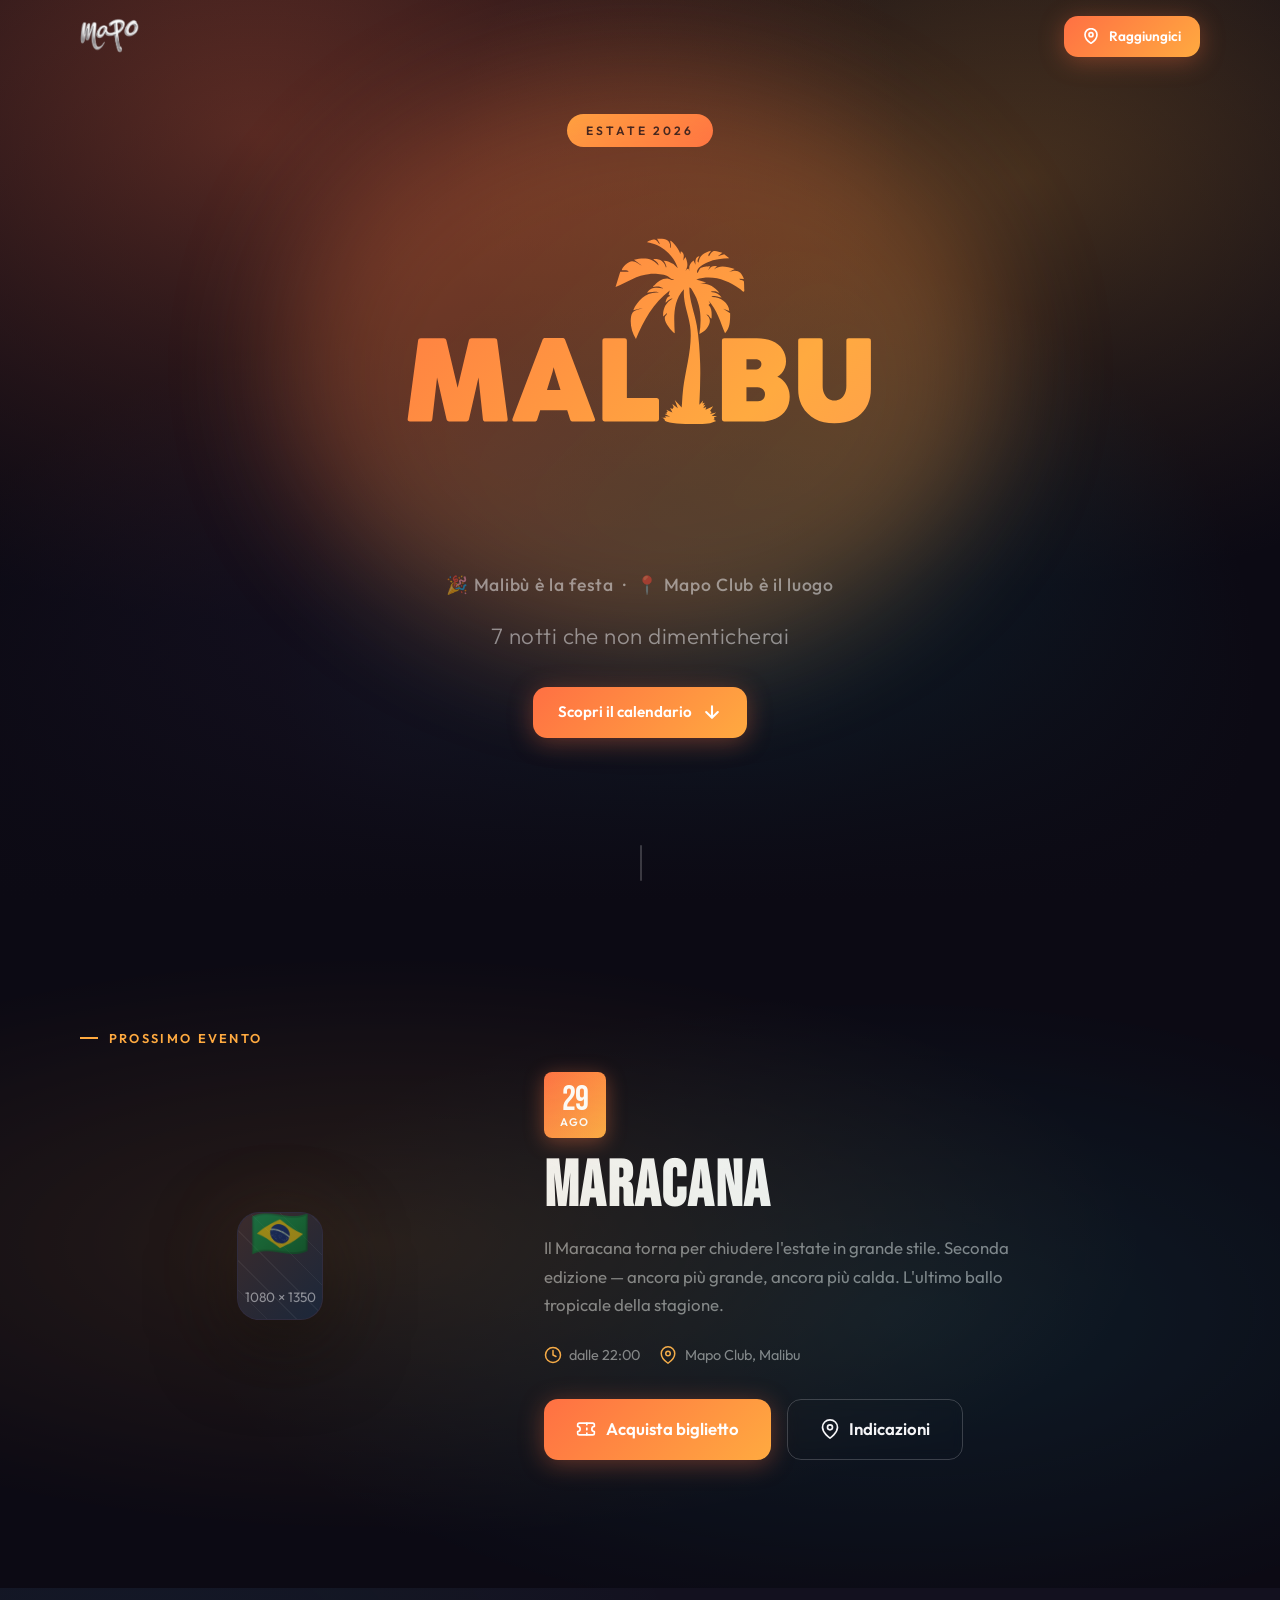
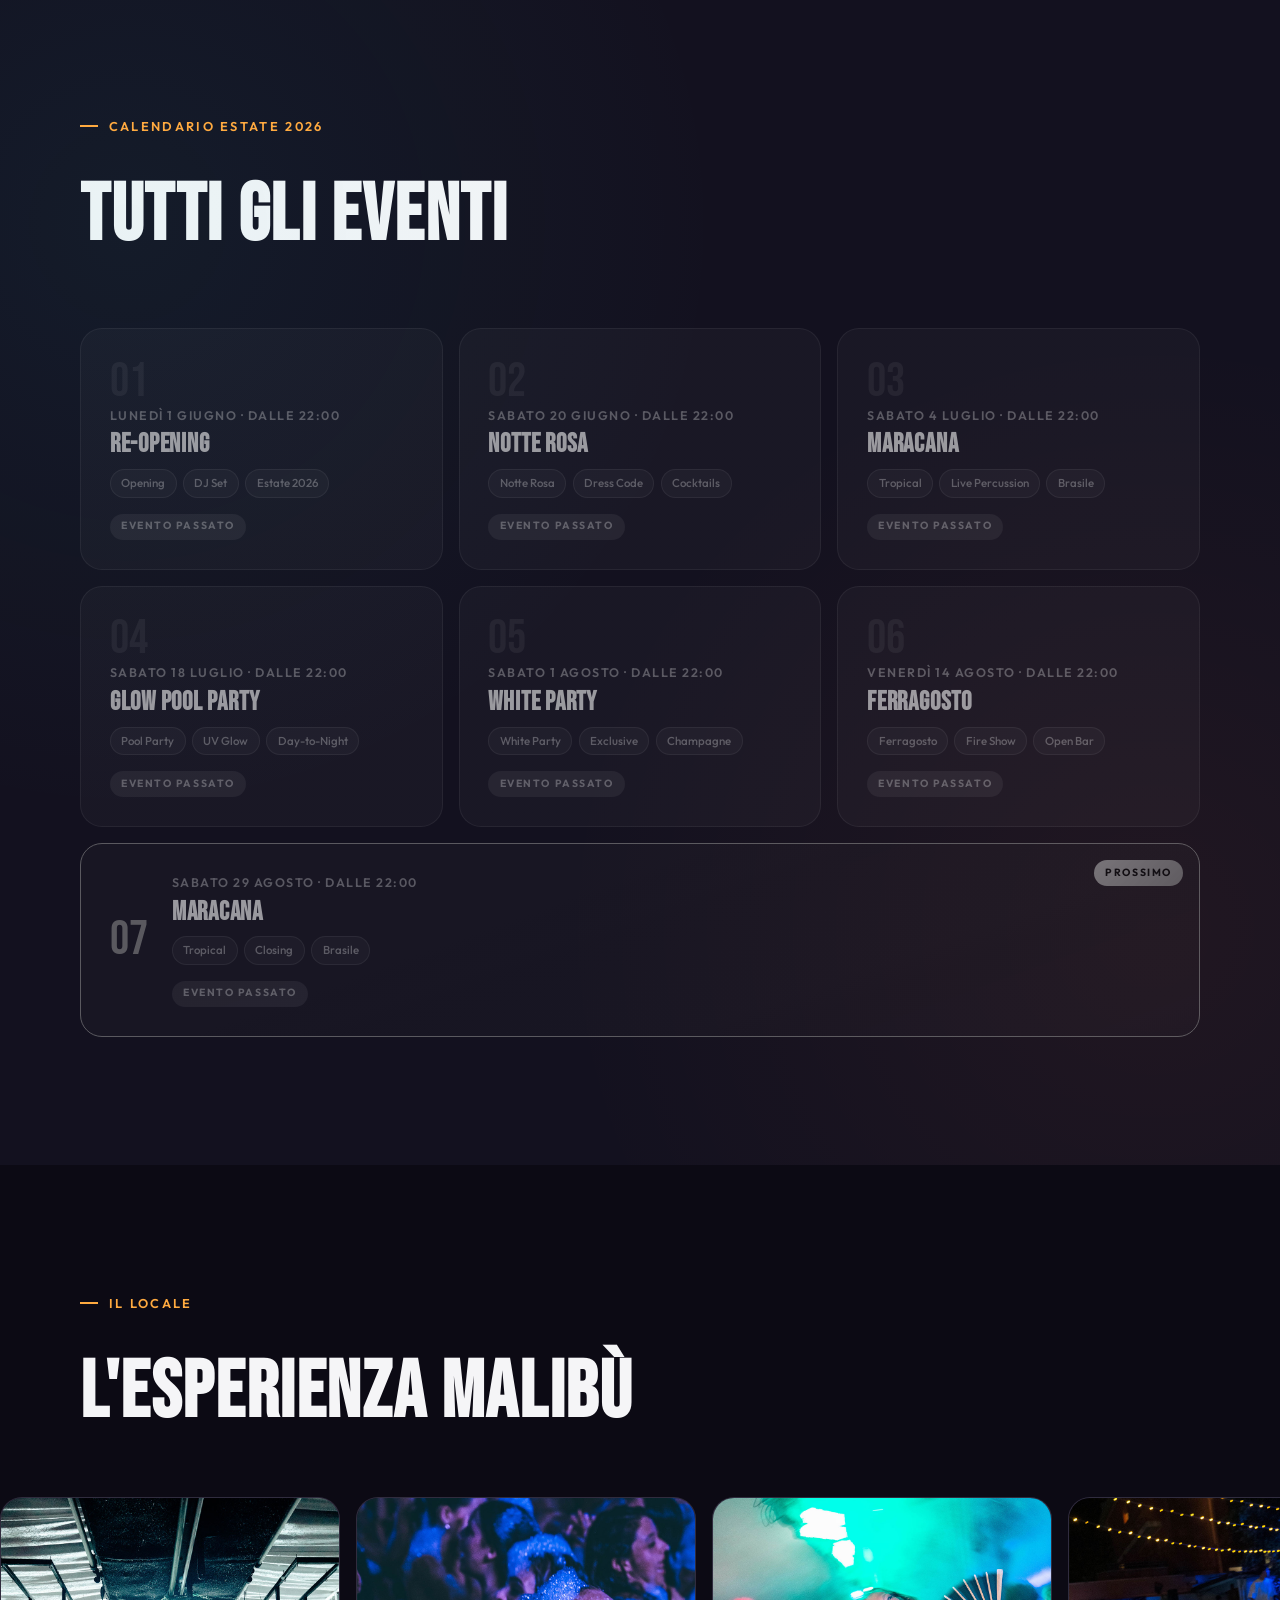
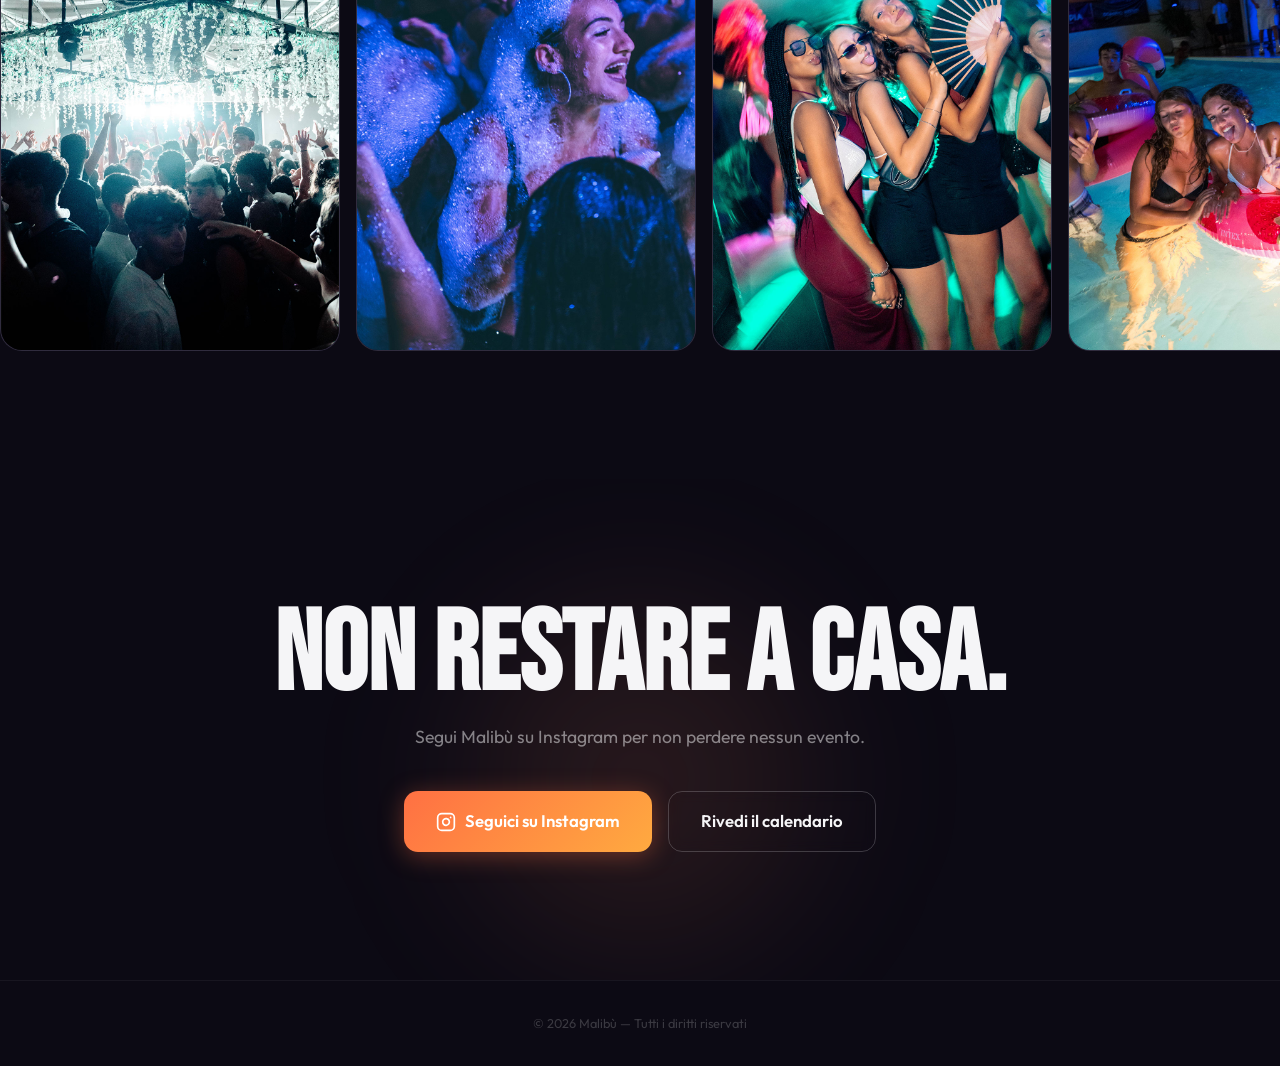
==== commit 0da79339: "Add files via upload" ====
--- a/index.html
+++ b/index.html
@@ -1,492 +1,213 @@
 <!DOCTYPE html>
 <html lang="it">
-
 <head>
   <meta charset="UTF-8">
-  <meta name="viewport" content="width=device-width,initial-scale=1">
-  <title>POV Interviste - Format virale per eventi e discoteche</title>
-  <meta name="google-site-verification" content="google3cf8c2dcfe2dd892.html">
-  <meta name="google-site-verification" content="H288M4GQVZbS1JR0drS7pU3hDJcnmONWm3hB-YDtNoo">
-  <meta name="description"
-    content="POV Interviste porta interviste virali nei locali e discoteche. Intrattenimento live e visibilità social per il tuo evento.">
-
-  <!-- Open Graph for Meta Ads -->
-  <meta property="og:title" content="POV INTERVISTE — Il format virale per il tuo evento">
-  <meta property="og:description"
-    content="+6 milioni di utenti raggiunti ogni mese. Contenuti virali per il tuo locale.">
-  <meta property="og:type" content="website">
-  <meta property="og:image" content="assets/og-image.jpg"><!-- REPLACE: og image -->
-
-  <!-- Preconnect Google Fonts -->
-  <link rel="preconnect" href="https://fonts.googleapis.com">
-  <link rel="preconnect" href="https://fonts.gstatic.com" crossorigin>
-  <link
-    href="https://fonts.googleapis.com/css2?family=Bebas+Neue&family=Outfit:wght@300;400;500;600&family=JetBrains+Mono:wght@400;500&display=swap"
-    rel="stylesheet">
+  <meta name="viewport" content="width=device-width, initial-scale=1.0">
+  <title>Malibù — Estate 2026 | Eventi al Mapo Club</title>
+  <meta name="description" content="Scopri i 7 eventi dell'estate 2026 di Malibù al Mapo Club. Pool party, foam party, nightlife — vivi l'estate più calda di sempre.">
+
+  <!-- Meta Pixel Code -->
+  <script>
+    !function(f,b,e,v,n,t,s)
+    {if(f.fbq)return;n=f.fbq=function(){n.callMethod?
+    n.callMethod.apply(n,arguments):n.queue.push(arguments)};
+    if(!f._fbq)f._fbq=n;n.push=n;n.loaded=!0;n.version='2.0';
+    n.queue=[];t=b.createElement(e);t.async=!0;
+    t.src=v;s=b.getElementsByTagName(e)[0];
+    s.parentNode.insertBefore(t,s)}(window,document,'script',
+    'https://connect.facebook.net/en_US/fbevents.js');
+    fbq('init', '1521646206224438');
+    fbq('track', 'PageView');
+  </script>
+  <noscript>
+    <img height="1" width="1" style="display:none"
+      src="https://www.facebook.com/tr?id=1521646206224438&ev=PageView&noscript=1"/>
+  </noscript>
+  <!-- End Meta Pixel Code -->
 
   <!-- Google tag (gtag.js) -->
-  <script async src="https://www.googletagmanager.com/gtag/js?id=G-0RB18GJFHQ"></script>
+  <script async src="https://www.googletagmanager.com/gtag/js?id=G-7VQNHMP438"></script>
   <script>
     window.dataLayer = window.dataLayer || [];
     function gtag(){dataLayer.push(arguments);}
     gtag('js', new Date());
-    gtag('config', 'G-0RB18GJFHQ');
+
+    gtag('config', 'G-7VQNHMP438');
   </script>
-
-  <link rel="stylesheet" href="css/style.css">
-
-  <!-- Favicon & App Icons -->
-  <link rel="icon" type="image/png" sizes="512x512" href="assets/favicon.png">
-  <link rel="icon" type="image/x-icon" href="assets/favicon.ico">
-  <link rel="apple-touch-icon" sizes="180x180" href="assets/apple-touch-icon.png">
+  <!-- End Google tag -->
+
+  <link rel="preconnect" href="https://fonts.googleapis.com">
+  <link rel="preconnect" href="https://fonts.gstatic.com" crossorigin>
+  <link href="https://fonts.googleapis.com/css2?family=Bebas+Neue&family=Outfit:wght@300;400;500;600;700&display=swap" rel="stylesheet">
+  <link rel="stylesheet" href="styles.css">
+
+  <!-- Open Graph for Meta Ads -->
+  <meta property="og:title" content="Malibù — Estate 2026 al Mapo Club">
+  <meta property="og:description" content="7 notti indimenticabili. Pool party, foam party, live DJ set. Prenota ora.">
+  <meta property="og:image" content="og-image.jpg">
+  <meta property="og:type" content="website">
 </head>
-
 <body>
 
-  <!-- Ambient floating orbs -->
-  <div class="ambient-orbs" aria-hidden="true">
-    <div class="ambient-orb"></div>
-    <div class="ambient-orb"></div>
-    <div class="ambient-orb"></div>
-  </div>
-
-  <!-- ============================================
-     NAVIGATION
-     ============================================ -->
-  <nav class="site-nav" role="navigation">
-    <div class="nav-inner">
-      <a href="#" class="nav-logo">
-        <!-- REPLACE: inserisci il logo senza faccia in assets/logo-nav.png -->
-        <img src="assets/logo-nav.png" alt="POV Interviste"
-          onerror="this.style.display='none';this.parentElement.insertAdjacentHTML('beforeend','POV <span>INTERVISTE</span>')">
+  <!-- ============ TOPBAR with logo ============ -->
+  <nav class="topbar" id="topbar">
+    <div class="topbar__inner">
+      <a href="#hero" class="topbar__logo-link">
+        <img src="assets/logo-malibu-sito.png" alt="Malibù" class="topbar__logo">
       </a>
-      <a href="#contatti" class="nav-cta">PRENOTA ORA</a>
+      <a href="https://maps.google.com/?q=Mapo+Club+Bellaria-Igea+Marina" target="_blank" rel="noopener" class="btn btn--sm btn--primary topbar__cta">
+        <svg width="16" height="16" viewBox="0 0 24 24" fill="none" stroke="currentColor" stroke-width="2.5" stroke-linecap="round" stroke-linejoin="round"><path d="M21 10c0 7-9 13-9 13s-9-6-9-13a9 9 0 0 1 18 0z"/><circle cx="12" cy="10" r="3"/></svg>
+        Raggiungici
+      </a>
     </div>
   </nav>
 
-  <!-- ============================================
-     HERO
-     ============================================ -->
+  <!-- ============ HERO ============ -->
   <section class="hero" id="hero">
-    <!-- Background video -->
-    <div class="hero-video">
-      <!-- REPLACE: Insert your hero video file here -->
-      <video autoplay muted loop playsinline poster="assets/hero-poster.jpg">
-        <source src="assets/hero-video.mp4" type="video/mp4">
+    <div class="hero__video-wrap">
+      <video class="hero__video" autoplay muted loop playsinline poster="assets/hero-poster.jpg">
+        <source src="assets/video-homepage-sito.mp4" type="video/mp4">
       </video>
-    </div>
-    <div class="hero-overlay"></div>
-
-    <div class="hero-content">
-      <!-- Logo — REPLACE: inserisci la tua immagine in assets/logo.png -->
-      <div class="hero-logo">
-        <img src="assets/logo.png" alt="POV Interviste" onerror="this.parentElement.style.display='none'">
+      <div class="hero__overlay"></div>
+    </div>
+
+    <div class="hero__content">
+      <div class="hero__badge">Estate 2026</div>
+      <h1 class="hero__title">
+        <div class="hero__logo-wrap">
+          <div class="hero__logo-hero" role="img" aria-label="Malibù"></div>
+          <div class="hero__logo-glow"></div>
+        </div>
+      </h1>
+      <p class="hero__tagline">🎉 Malibù è la festa &nbsp;·&nbsp; 📍 Mapo Club è il luogo</p>
+      <p class="hero__subtitle">7 notti che non dimenticherai</p>
+      <a href="#calendario" class="btn btn--primary hero__cta">
+        <span>Scopri il calendario</span>
+        <svg width="20" height="20" viewBox="0 0 24 24" fill="none" stroke="currentColor" stroke-width="2.5" stroke-linecap="round" stroke-linejoin="round"><path d="M12 5v14M5 12l7 7 7-7"/></svg>
+      </a>
+    </div>
+
+    <div class="hero__scroll-hint">
+      <div class="hero__scroll-line"></div>
+    </div>
+  </section>
+
+
+  <!-- ============ PROSSIMO EVENTO (Nearest Event Spotlight) ============ -->
+  <section class="spotlight" id="prossimo-evento">
+    <div class="spotlight__bg-glow"></div>
+    <div class="container">
+      <div class="section-label">Prossimo Evento</div>
+      <div class="spotlight__grid">
+        <div class="spotlight__poster-wrap">
+          <!-- Replace with actual 1080x1350 poster -->
+          <div class="spotlight__poster" id="spotlightPoster">
+            <div class="spotlight__poster-placeholder">
+              <div class="spotlight__poster-placeholder-icon">🌊</div>
+              <span>1080 × 1350</span>
+              <span>Poster evento</span>
+            </div>
+          </div>
+          <div class="spotlight__poster-glow"></div>
+        </div>
+
+        <div class="spotlight__info">
+          <div class="spotlight__date-badge" id="spotlightDate">
+            <span class="spotlight__date-day">12</span>
+            <span class="spotlight__date-month">GIU</span>
+          </div>
+          <h2 class="spotlight__title" id="spotlightTitle">Tropical Foam Party</h2>
+          <p class="spotlight__desc" id="spotlightDesc">
+            La prima foam party dell'estate al Mapo Club. Schiuma, luci UV, DJ set fino all'alba
+            e drink tropicali illimitati fino a mezzanotte. Dress code: total white.
+          </p>
+          <div class="spotlight__meta">
+            <div class="spotlight__meta-item">
+              <svg width="18" height="18" viewBox="0 0 24 24" fill="none" stroke="currentColor" stroke-width="2" stroke-linecap="round" stroke-linejoin="round"><circle cx="12" cy="12" r="10"/><path d="M12 6v6l4 2"/></svg>
+              <span id="spotlightTime">23:00 — 05:00</span>
+            </div>
+            <div class="spotlight__meta-item">
+              <svg width="18" height="18" viewBox="0 0 24 24" fill="none" stroke="currentColor" stroke-width="2" stroke-linecap="round" stroke-linejoin="round"><path d="M21 10c0 7-9 13-9 13s-9-6-9-13a9 9 0 0 1 18 0z"/><circle cx="12" cy="10" r="3"/></svg>
+              <span>Mapo Club, Malibu</span>
+            </div>
+          </div>
+          <div class="spotlight__actions">
+            <!-- Replace href with actual ticket link -->
+            <a href="#ticket-link" class="btn btn--primary btn--lg" id="spotlightTicket" onclick="fbq('track', 'InitiateCheckout'); gtag('event', 'begin_checkout', {event_category: 'ticket', event_label: 'spotlight'});">
+              <svg width="20" height="20" viewBox="0 0 24 24" fill="none" stroke="currentColor" stroke-width="2" stroke-linecap="round" stroke-linejoin="round"><path d="M2 9a3 3 0 0 1 0 6v2a2 2 0 0 0 2 2h16a2 2 0 0 0 2-2v-2a3 3 0 0 1 0-6V7a2 2 0 0 0-2-2H4a2 2 0 0 0-2 2Z"/><path d="M13 5v2M13 17v2M13 11v2"/></svg>
+              <span>Acquista biglietto</span>
+            </a>
+            <!-- Replace href with actual Google Maps link -->
+            <a href="https://maps.google.com/?q=Mapo+Club+Bellaria-Igea+Marina" target="_blank" rel="noopener" class="btn btn--outline btn--lg" id="spotlightMaps">
+              <svg width="20" height="20" viewBox="0 0 24 24" fill="none" stroke="currentColor" stroke-width="2" stroke-linecap="round" stroke-linejoin="round"><path d="M21 10c0 7-9 13-9 13s-9-6-9-13a9 9 0 0 1 18 0z"/><circle cx="12" cy="10" r="3"/></svg>
+              <span>Indicazioni</span>
+            </a>
+          </div>
+        </div>
       </div>
-
-      <h1 class="sr-only">POV Interviste per eventi e discoteche</h1>
-
-      <a href="#contatti" class="hero-cta">
-        PORTA POV INTERVISTE AL TUO EVENTO
-        <svg viewBox="0 0 24 24" fill="none" stroke="currentColor" stroke-width="2.5" stroke-linecap="round"
-          stroke-linejoin="round">
-          <path d="M5 12h14M12 5l7 7-7 7" />
-        </svg>
-      </a>
-
-      <div class="hero-socials">
-        <!-- REPLACE: Update social links -->
-        <a href="https://instagram.com/pov.interviste" target="_blank" rel="noopener" aria-label="Instagram">
-          <svg viewBox="0 0 24 24">
-            <path
-              d="M12 2.163c3.204 0 3.584.012 4.85.07 3.252.148 4.771 1.691 4.919 4.919.058 1.265.069 1.645.069 4.849 0 3.205-.012 3.584-.069 4.849-.149 3.225-1.664 4.771-4.919 4.919-1.266.058-1.644.07-4.85.07-3.204 0-3.584-.012-4.849-.07-3.26-.149-4.771-1.699-4.919-4.92-.058-1.265-.07-1.644-.07-4.849 0-3.204.013-3.583.07-4.849.149-3.227 1.664-4.771 4.919-4.919 1.266-.057 1.645-.069 4.849-.069zM12 0C8.741 0 8.333.014 7.053.072 2.695.272.273 2.69.073 7.052.014 8.333 0 8.741 0 12c0 3.259.014 3.668.072 4.948.2 4.358 2.618 6.78 6.98 6.98C8.333 23.986 8.741 24 12 24c3.259 0 3.668-.014 4.948-.072 4.354-.2 6.782-2.618 6.979-6.98.059-1.28.073-1.689.073-4.948 0-3.259-.014-3.667-.072-4.947-.196-4.354-2.617-6.78-6.979-6.98C15.668.014 15.259 0 12 0zm0 5.838a6.162 6.162 0 100 12.324 6.162 6.162 0 000-12.324zM12 16a4 4 0 110-8 4 4 0 010 8zm6.406-11.845a1.44 1.44 0 100 2.881 1.44 1.44 0 000-2.881z" />
-          </svg>
+    </div>
+  </section>
+
+
+  <!-- ============ CALENDARIO ============ -->
+  <section class="calendar" id="calendario">
+    <div class="calendar__bg-pattern"></div>
+    <div class="container">
+      <div class="section-label">Calendario Estate 2026</div>
+      <h2 class="calendar__heading">Tutti gli eventi</h2>
+
+      <div class="calendar__grid" id="calendarGrid">
+        <!-- Events are injected by JS -->
+      </div>
+    </div>
+  </section>
+
+
+  <!-- ============ GALLERY ============ -->
+  <section class="gallery" id="gallery">
+    <div class="container">
+      <div class="section-label">Il Locale</div>
+      <h2 class="gallery__heading">L'esperienza Malibù</h2>
+    </div>
+    <div class="gallery__track">
+      <!-- 10 photo slots — replace src with real photos -->
+      <div class="gallery__item"><img src="assets/gallery-01.jpg" alt="Piscina" loading="lazy"></div>
+      <div class="gallery__item"><img src="assets/gallery-02.jpg" alt="Schiuma party" loading="lazy"></div>
+      <div class="gallery__item"><img src="assets/gallery-03.jpg" alt="Club interior" loading="lazy"></div>
+      <div class="gallery__item"><img src="assets/gallery-04.jpg" alt="DJ set" loading="lazy"></div>
+      <div class="gallery__item"><img src="assets/gallery-05.jpg" alt="Cocktails" loading="lazy"></div>
+      <div class="gallery__item"><img src="assets/gallery-06.jpg" alt="Serata" loading="lazy"></div>
+      <div class="gallery__item"><img src="assets/gallery-07.jpg" alt="Pool party" loading="lazy"></div>
+      <div class="gallery__item"><img src="assets/gallery-08.jpg" alt="Luci" loading="lazy"></div>
+      <div class="gallery__item"><img src="assets/gallery-09.jpg" alt="Pubblico" loading="lazy"></div>
+      <div class="gallery__item"><img src="assets/gallery-10.jpg" alt="Tramonto" loading="lazy"></div>
+    </div>
+  </section>
+
+
+  <!-- ============ FOOTER CTA ============ -->
+  <section class="footer-cta">
+    <div class="container">
+      <h2 class="footer-cta__title">Non restare a casa.</h2>
+      <p class="footer-cta__sub">Segui Malibù su Instagram per non perdere nessun evento.</p>
+      <div class="footer-cta__buttons">
+        <a href="https://instagram.com/party_malibu" target="_blank" rel="noopener" class="btn btn--primary btn--lg">
+          <svg width="20" height="20" viewBox="0 0 24 24" fill="none" stroke="currentColor" stroke-width="2" stroke-linecap="round" stroke-linejoin="round"><rect x="2" y="2" width="20" height="20" rx="5" ry="5"/><path d="M16 11.37A4 4 0 1 1 12.63 8 4 4 0 0 1 16 11.37z"/><line x1="17.5" y1="6.5" x2="17.51" y2="6.5"/></svg>
+          <span>Seguici su Instagram</span>
         </a>
-        <a href="https://tiktok.com/@pov.interviste" target="_blank" rel="noopener" aria-label="TikTok">
-          <svg viewBox="0 0 24 24">
-            <path
-              d="M19.59 6.69a4.83 4.83 0 01-3.77-4.25V2h-3.45v13.67a2.89 2.89 0 01-2.88 2.5 2.89 2.89 0 01-2.89-2.89 2.89 2.89 0 012.89-2.89c.28 0 .54.04.79.1v-3.5a6.37 6.37 0 00-.79-.05A6.34 6.34 0 003.15 15.2a6.34 6.34 0 0010.86 4.43v-7.15a8.16 8.16 0 005.58 2.2V11.2a4.85 4.85 0 01-3.77-1.74V6.69h3.77z" />
-          </svg>
+        <a href="#calendario" class="btn btn--outline btn--lg">
+          <span>Rivedi il calendario</span>
         </a>
       </div>
     </div>
-
-    <div class="hero-scroll">
-      <span>Scroll</span>
-      <div class="hero-scroll-line"></div>
-    </div>
-  </section>
-
-  <!-- ============================================
-     SOCIAL PROOF
-     ============================================ -->
-  <section class="social-proof section-pad section-glow">
-    <div class="container">
-      <div class="reveal">
-        <p class="proof-stat">+6 MILIONI DI UTENTI RAGGIUNTI OGNI MESE</p>
-        <p class="proof-sub">Un format virale che trasforma il tuo evento in contenuto</p>
-      </div>
-    </div>
-  </section>
-
-  <!-- ============================================
-     VALUE PROPOSITION
-     ============================================ -->
-  <section class="value-section section-pad section-glow">
-    <div class="container">
-      <p class="section-label reveal">Perch&eacute; sceglierci</p>
-      <h2 class="section-title reveal">IL TUO EVENTO DIVENTA <br>CONTENUTO VIRALE</h2>
-
-      <div class="value-grid">
-
-        <div class="value-card reveal reveal-scale reveal-delay-1">
-          <div class="value-icon">
-            <svg viewBox="0 0 24 24">
-              <circle cx="12" cy="12" r="10" />
-              <path d="M2 12h20M12 2a15.3 15.3 0 014 10 15.3 15.3 0 01-4 10 15.3 15.3 0 01-4-10A15.3 15.3 0 0112 2z" />
-            </svg>
-          </div>
-          <h3>VISIBILIT&Agrave; SOCIAL</h3>
-          <p>Contenuti pensati per diventare virali su Instagram e TikTok, raggiungendo milioni di persone ogni mese.
-          </p>
-        </div>
-
-        <div class="value-card reveal reveal-scale reveal-delay-2">
-          <div class="value-icon">
-            <svg viewBox="0 0 24 24">
-              <polygon points="23 7 16 12 23 17 23 7" />
-              <rect x="1" y="5" width="15" height="14" rx="2" ry="2" />
-            </svg>
-          </div>
-          <h3>CONTENUTI CHE RESTANO</h3>
-          <p>Video che raccontano la serata e restano come memoria condivisibile per il tuo locale e il tuo pubblico.
-          </p>
-        </div>
-
-        <div class="value-card reveal reveal-scale reveal-delay-3">
-          <div class="value-icon">
-            <svg viewBox="0 0 24 24">
-              <path d="M12 1a3 3 0 00-3 3v8a3 3 0 006 0V4a3 3 0 00-3-3z" />
-              <path d="M19 10v2a7 7 0 01-14 0v-2" />
-              <line x1="12" y1="19" x2="12" y2="23" />
-              <line x1="8" y1="23" x2="16" y2="23" />
-            </svg>
-          </div>
-          <h3>INTRATTENIMENTO LIVE</h3>
-          <p>Coinvolgimento del pubblico con interviste e momenti sul palco che rendono la serata indimenticabile.</p>
-        </div>
-
-        <div class="value-card reveal reveal-scale reveal-delay-4">
-          <div class="value-icon">
-            <svg viewBox="0 0 24 24">
-              <polygon
-                points="12 2 15.09 8.26 22 9.27 17 14.14 18.18 21.02 12 17.77 5.82 21.02 7 14.14 2 9.27 8.91 8.26 12 2" />
-            </svg>
-          </div>
-          <h3>FORMAT RICONOSCIBILE</h3>
-          <p>Un'identit&agrave; gi&agrave; affermata nel mondo nightlife, riconosciuta dal pubblico e dai locali
-            pi&ugrave; importanti.</p>
-        </div>
-
-      </div>
-    </div>
-  </section>
-
-  <!-- ============================================
-     SOCIAL INTEGRATION
-     ============================================ -->
-  <section class="social-section section-pad section-glow">
-    <div class="container">
-      <h2 class="section-title reveal">SEGUICI SUI SOCIAL</h2>
-
-      <div class="social-blocks">
-
-        <!-- Instagram Embed -->
-        <div class="social-block reveal reveal-delay-1">
-          <div class="social-block-header">
-            <svg viewBox="0 0 24 24">
-              <path
-                d="M12 2.163c3.204 0 3.584.012 4.85.07 3.252.148 4.771 1.691 4.919 4.919.058 1.265.069 1.645.069 4.849 0 3.205-.012 3.584-.069 4.849-.149 3.225-1.664 4.771-4.919 4.919-1.266.058-1.644.07-4.85.07-3.204 0-3.584-.012-4.849-.07-3.26-.149-4.771-1.699-4.919-4.92-.058-1.265-.07-1.644-.07-4.849 0-3.204.013-3.583.07-4.849.149-3.227 1.664-4.771 4.919-4.919 1.266-.057 1.645-.069 4.849-.069zM12 0C8.741 0 8.333.014 7.053.072 2.695.272.273 2.69.073 7.052.014 8.333 0 8.741 0 12c0 3.259.014 3.668.072 4.948.2 4.358 2.618 6.78 6.98 6.98C8.333 23.986 8.741 24 12 24c3.259 0 3.668-.014 4.948-.072 4.354-.2 6.782-2.618 6.979-6.98.059-1.28.073-1.689.073-4.948 0-3.259-.014-3.667-.072-4.947-.196-4.354-2.617-6.78-6.979-6.98C15.668.014 15.259 0 12 0zm0 5.838a6.162 6.162 0 100 12.324 6.162 6.162 0 000-12.324zM12 16a4 4 0 110-8 4 4 0 010 8zm6.406-11.845a1.44 1.44 0 100 2.881 1.44 1.44 0 000-2.881z" />
-            </svg>
-            <span class="handle">@pov.interviste</span>
-            <span class="platform">Instagram</span>
-          </div>
-          <div class="social-embed-grid">
-            <!--
-            COME AGGIORNARE: Per ogni reel/post, prendi il codice dal post Instagram:
-            1. Apri il post su Instagram
-            2. Clicca ... → Incorpora → Copia
-            3. Sostituisci il src dell'iframe con il link del post + /embed/
-            Esempio: https://www.instagram.com/reel/CODICE_REEL/embed/
-          -->
-            <iframe src="https://www.instagram.com/pov.interviste/embed" frameborder="0" scrolling="no"
-              allowtransparency="true" loading="lazy"></iframe>
-          </div>
-          <div class="social-block-footer">
-            <a href="https://instagram.com/pov.interviste" target="_blank" rel="noopener">
-              SEGUI IL FORMAT
-              <svg viewBox="0 0 24 24">
-                <path d="M5 12h14M12 5l7 7-7 7" />
-              </svg>
-            </a>
-          </div>
-        </div>
-
-        <!-- TikTok Embed -->
-        <div class="social-block reveal reveal-delay-2">
-          <div class="social-block-header">
-            <svg viewBox="0 0 24 24">
-              <path
-                d="M19.59 6.69a4.83 4.83 0 01-3.77-4.25V2h-3.45v13.67a2.89 2.89 0 01-2.88 2.5 2.89 2.89 0 01-2.89-2.89 2.89 2.89 0 012.89-2.89c.28 0 .54.04.79.1v-3.5a6.37 6.37 0 00-.79-.05A6.34 6.34 0 003.15 15.2a6.34 6.34 0 0010.86 4.43v-7.15a8.16 8.16 0 005.58 2.2V11.2a4.85 4.85 0 01-3.77-1.74V6.69h3.77z" />
-            </svg>
-            <span class="handle">@pov.interviste</span>
-            <span class="platform">TikTok</span>
-          </div>
-          <div class="social-embed-grid">
-            <!--
-            COME AGGIORNARE: Per ogni video TikTok:
-            1. Apri il video su TikTok
-            2. Clicca Condividi → Incorpora → Copia
-            3. Sostituisci il src dell'iframe con il link embed del video
-            Esempio: https://www.tiktok.com/embed/v2/NUMERO_VIDEO
-          -->
-            <iframe src="https://www.tiktok.com/embed/@pov.interviste" frameborder="0" scrolling="no"
-              allowtransparency="true" loading="lazy"></iframe>
-          </div>
-          <div class="social-block-footer">
-            <a href="https://tiktok.com/@pov.interviste" target="_blank" rel="noopener">
-              SEGUI IL FORMAT
-              <svg viewBox="0 0 24 24">
-                <path d="M5 12h14M12 5l7 7-7 7" />
-              </svg>
-            </a>
-          </div>
-        </div>
-
-      </div>
-    </div>
-  </section>
-
-  <!-- ============================================
-     TEAM
-     ============================================ -->
-  <section class="team-section section-pad section-glow">
-    <div class="container">
-      <p class="section-label reveal">Chi siamo</p>
-      <h2 class="section-title reveal">IL TEAM</h2>
-
-      <div class="team-grid">
-
-        <div class="team-card reveal reveal-delay-1">
-          <div class="team-photo">
-            <!-- REPLACE: Federico's photo -->
-            <img src="assets/team-federico.jpg" alt="Federico Pasini"
-              onerror="this.style.display='none';this.nextElementSibling.style.display='flex'">
-            <div class="placeholder-person" style="display:none">
-              <svg viewBox="0 0 24 24" stroke-linecap="round" stroke-linejoin="round">
-                <path d="M20 21v-2a4 4 0 00-4-4H8a4 4 0 00-4 4v2" />
-                <circle cx="12" cy="7" r="4" />
-              </svg>
-            </div>
-          </div>
-          <h3>FEDERICO PASINI</h3>
-          <span class="role">Presentatore</span>
-          <p>Frontman e intervistatore del format, energia sul palco e connessione diretta con il pubblico.</p>
-          <a href="https://instagram.com/pasini.io" target="_blank" rel="noopener" class="team-ig"
-            aria-label="Instagram Federico">
-            <svg viewBox="0 0 24 24">
-              <path
-                d="M12 2.163c3.204 0 3.584.012 4.85.07 3.252.148 4.771 1.691 4.919 4.919.058 1.265.069 1.645.069 4.849 0 3.205-.012 3.584-.069 4.849-.149 3.225-1.664 4.771-4.919 4.919-1.266.058-1.644.07-4.85.07-3.204 0-3.584-.012-4.849-.07-3.26-.149-4.771-1.699-4.919-4.92-.058-1.265-.07-1.644-.07-4.849 0-3.204.013-3.583.07-4.849.149-3.227 1.664-4.771 4.919-4.919 1.266-.057 1.645-.069 4.849-.069zM12 0C8.741 0 8.333.014 7.053.072 2.695.272.273 2.69.073 7.052.014 8.333 0 8.741 0 12c0 3.259.014 3.668.072 4.948.2 4.358 2.618 6.78 6.98 6.98C8.333 23.986 8.741 24 12 24c3.259 0 3.668-.014 4.948-.072 4.354-.2 6.782-2.618 6.979-6.98.059-1.28.073-1.689.073-4.948 0-3.259-.014-3.667-.072-4.947-.196-4.354-2.617-6.78-6.979-6.98C15.668.014 15.259 0 12 0zm0 5.838a6.162 6.162 0 100 12.324 6.162 6.162 0 000-12.324zM12 16a4 4 0 110-8 4 4 0 010 8zm6.406-11.845a1.44 1.44 0 100 2.881 1.44 1.44 0 000-2.881z" />
-            </svg>
-            @pasini.io
-          </a>
-        </div>
-
-        <div class="team-card reveal reveal-delay-2">
-          <div class="team-photo">
-            <!-- REPLACE: Samuel's photo -->
-            <img src="assets/team-samuel.jpg" alt="Samuel Diac"
-              onerror="this.style.display='none';this.nextElementSibling.style.display='flex'">
-            <div class="placeholder-person" style="display:none">
-              <svg viewBox="0 0 24 24" stroke-linecap="round" stroke-linejoin="round">
-                <path d="M20 21v-2a4 4 0 00-4-4H8a4 4 0 00-4 4v2" />
-                <circle cx="12" cy="7" r="4" />
-              </svg>
-            </div>
-          </div>
-          <h3>SAMUEL DIAC</h3>
-          <span class="role">Videomaker</span>
-          <p>Responsabile video e storytelling, trasforma ogni serata in contenuto ad alto impatto.</p>
-          <a href="https://instagram.com/samueldiac" target="_blank" rel="noopener" class="team-ig"
-            aria-label="Instagram Samuel">
-            <svg viewBox="0 0 24 24">
-              <path
-                d="M12 2.163c3.204 0 3.584.012 4.85.07 3.252.148 4.771 1.691 4.919 4.919.058 1.265.069 1.645.069 4.849 0 3.205-.012 3.584-.069 4.849-.149 3.225-1.664 4.771-4.919 4.919-1.266.058-1.644.07-4.85.07-3.204 0-3.584-.012-4.849-.07-3.26-.149-4.771-1.699-4.919-4.92-.058-1.265-.07-1.644-.07-4.849 0-3.204.013-3.583.07-4.849.149-3.227 1.664-4.771 4.919-4.919 1.266-.057 1.645-.069 4.849-.069zM12 0C8.741 0 8.333.014 7.053.072 2.695.272.273 2.69.073 7.052.014 8.333 0 8.741 0 12c0 3.259.014 3.668.072 4.948.2 4.358 2.618 6.78 6.98 6.98C8.333 23.986 8.741 24 12 24c3.259 0 3.668-.014 4.948-.072 4.354-.2 6.782-2.618 6.979-6.98.059-1.28.073-1.689.073-4.948 0-3.259-.014-3.667-.072-4.947-.196-4.354-2.617-6.78-6.979-6.98C15.668.014 15.259 0 12 0zm0 5.838a6.162 6.162 0 100 12.324 6.162 6.162 0 000-12.324zM12 16a4 4 0 110-8 4 4 0 010 8zm6.406-11.845a1.44 1.44 0 100 2.881 1.44 1.44 0 000-2.881z" />
-            </svg>
-            @samueldiac
-          </a>
-        </div>
-
-      </div>
-    </div>
-  </section>
-
-  <!-- ============================================
-     CLIENTS / VENUES
-     ============================================ -->
-  <section class="clients-section section-pad">
-    <div class="container">
-      <h2 class="section-title reveal">I LOCALI CHE CI HANNO SCELTO</h2>
-    </div>
-    <div class="logo-track-wrap reveal">
-      <div class="logo-track">
-        <!-- Inserisci i 12 loghi in assets/logos/ -->
-        <div class="logo-item"><img src="assets/logos/locale-01.png" alt="Locale 1"></div>
-        <div class="logo-item"><img src="assets/logos/locale-02.png" alt="Locale 2"></div>
-        <div class="logo-item"><img src="assets/logos/locale-03.png" alt="Locale 3"></div>
-        <div class="logo-item"><img src="assets/logos/locale-04.png" alt="Locale 4"></div>
-        <div class="logo-item"><img src="assets/logos/locale-05.png" alt="Locale 5"></div>
-        <div class="logo-item"><img src="assets/logos/locale-06.png" alt="Locale 6"></div>
-        <div class="logo-item"><img src="assets/logos/locale-07.png" alt="Locale 7"></div>
-        <div class="logo-item"><img src="assets/logos/locale-08.png" alt="Locale 8"></div>
-        <div class="logo-item"><img src="assets/logos/locale-09.png" alt="Locale 9"></div>
-        <div class="logo-item"><img src="assets/logos/locale-10.png" alt="Locale 10"></div>
-        <div class="logo-item"><img src="assets/logos/locale-11.png" alt="Locale 11"></div>
-        <div class="logo-item"><img src="assets/logos/locale-12.png" alt="Locale 12"></div>
-      </div>
-    </div>
-  </section>
-
-  <!-- ============================================
-     SOCIAL LINKS
-     ============================================ -->
-  <section class="links-section section-pad">
-    <div class="container">
-      <h2 class="section-title reveal">SEGUICI SUI NOSTRI CANALI</h2>
-      <div class="links-icons reveal">
-        <!-- REPLACE: Social links -->
-        <a href="https://instagram.com/pov.interviste" target="_blank" rel="noopener" aria-label="Instagram">
-          <svg viewBox="0 0 24 24">
-            <path
-              d="M12 2.163c3.204 0 3.584.012 4.85.07 3.252.148 4.771 1.691 4.919 4.919.058 1.265.069 1.645.069 4.849 0 3.205-.012 3.584-.069 4.849-.149 3.225-1.664 4.771-4.919 4.919-1.266.058-1.644.07-4.85.07-3.204 0-3.584-.012-4.849-.07-3.26-.149-4.771-1.699-4.919-4.92-.058-1.265-.07-1.644-.07-4.849 0-3.204.013-3.583.07-4.849.149-3.227 1.664-4.771 4.919-4.919 1.266-.057 1.645-.069 4.849-.069zM12 0C8.741 0 8.333.014 7.053.072 2.695.272.273 2.69.073 7.052.014 8.333 0 8.741 0 12c0 3.259.014 3.668.072 4.948.2 4.358 2.618 6.78 6.98 6.98C8.333 23.986 8.741 24 12 24c3.259 0 3.668-.014 4.948-.072 4.354-.2 6.782-2.618 6.979-6.98.059-1.28.073-1.689.073-4.948 0-3.259-.014-3.667-.072-4.947-.196-4.354-2.617-6.78-6.979-6.98C15.668.014 15.259 0 12 0zm0 5.838a6.162 6.162 0 100 12.324 6.162 6.162 0 000-12.324zM12 16a4 4 0 110-8 4 4 0 010 8zm6.406-11.845a1.44 1.44 0 100 2.881 1.44 1.44 0 000-2.881z" />
-          </svg>
-        </a>
-        <a href="https://tiktok.com/@pov.interviste" target="_blank" rel="noopener" aria-label="TikTok">
-          <svg viewBox="0 0 24 24">
-            <path
-              d="M19.59 6.69a4.83 4.83 0 01-3.77-4.25V2h-3.45v13.67a2.89 2.89 0 01-2.88 2.5 2.89 2.89 0 01-2.89-2.89 2.89 2.89 0 012.89-2.89c.28 0 .54.04.79.1v-3.5a6.37 6.37 0 00-.79-.05A6.34 6.34 0 003.15 15.2a6.34 6.34 0 0010.86 4.43v-7.15a8.16 8.16 0 005.58 2.2V11.2a4.85 4.85 0 01-3.77-1.74V6.69h3.77z" />
-          </svg>
-        </a>
-        <a href="https://www.facebook.com/profile.php?id=61568507703687" target="_blank" rel="noopener"
-          aria-label="Facebook">
-          <svg viewBox="0 0 24 24">
-            <path
-              d="M24 12.073c0-6.627-5.373-12-12-12s-12 5.373-12 12c0 5.99 4.388 10.954 10.125 11.854v-8.385H7.078v-3.47h3.047V9.43c0-3.007 1.792-4.669 4.533-4.669 1.312 0 2.686.235 2.686.235v2.953H15.83c-1.491 0-1.956.925-1.956 1.874v2.25h3.328l-.532 3.47h-2.796v8.385C19.612 23.027 24 18.062 24 12.073z" />
-          </svg>
-        </a>
-      </div>
-    </div>
-  </section>
-
-  <!-- ============================================
-     CONTACT
-     ============================================ -->
-  <section class="contact-section section-pad" id="contatti">
-    <div class="container">
-      <div class="contact-inner">
-        <p class="section-label reveal">Contattaci</p>
-        <h2 class="section-title reveal">PORTA POV INTERVISTE<br>NEL TUO LOCALE</h2>
-
-        <div class="contact-quick reveal">
-          <a href="tel:+393925916649" class="quick-btn quick-btn--call">
-            <svg viewBox="0 0 24 24" fill="none" stroke="currentColor" stroke-width="2" stroke-linecap="round"
-              stroke-linejoin="round">
-              <path
-                d="M22 16.92v3a2 2 0 01-2.18 2 19.79 19.79 0 01-8.63-3.07 19.5 19.5 0 01-6-6 19.79 19.79 0 01-3.07-8.67A2 2 0 014.11 2h3a2 2 0 012 1.72c.127.96.361 1.903.7 2.81a2 2 0 01-.45 2.11L8.09 9.91a16 16 0 006 6l1.27-1.27a2 2 0 012.11-.45c.907.339 1.85.573 2.81.7A2 2 0 0122 16.92z" />
-            </svg>
-            CHIAMACI ORA
-          </a>
-          <a href="mailto:booking@povinterviste.it" class="quick-btn quick-btn--email">
-            <svg viewBox="0 0 24 24" fill="none" stroke="currentColor" stroke-width="2" stroke-linecap="round"
-              stroke-linejoin="round">
-              <path d="M4 4h16c1.1 0 2 .9 2 2v12c0 1.1-.9 2-2 2H4c-1.1 0-2-.9-2-2V6c0-1.1.9-2 2-2z" />
-              <polyline points="22,6 12,13 2,6" />
-            </svg>
-            SCRIVICI UNA MAIL
-          </a>
-        </div>
-
-        <p class="contact-divider reveal">oppure compila il form</p>
-
-        <form id="contact-form" class="contact-form reveal" action="https://formsubmit.co/booking@povinterviste.it"
-          method="POST">
-          <!-- FormSubmit config -->
-          <input type="hidden" name="_subject" value="Nuova richiesta booking — POV Interviste">
-          <input type="hidden" name="_captcha" value="false">
-          <input type="hidden" name="_template" value="table">
-          <input type="text" name="_honey" style="display:none">
-
-          <div class="form-group">
-            <label for="nome-locale">Nome locale</label>
-            <input type="text" id="nome-locale" name="nome_locale" placeholder="Es. Club XYZ" required>
-          </div>
-          <div class="form-group">
-            <label for="referente">Nome referente</label>
-            <input type="text" id="referente" name="referente" placeholder="Mario Rossi" required>
-          </div>
-          <div class="form-group">
-            <label for="email">Email</label>
-            <input type="email" id="email" name="email" placeholder="info@club.it" required>
-          </div>
-          <div class="form-group">
-            <label for="telefono">Telefono</label>
-            <input type="tel" id="telefono" name="telefono" placeholder="+39 333 1234567">
-          </div>
-          <div class="form-group">
-            <label for="citta">Citt&agrave;</label>
-            <input type="text" id="citta" name="citta" placeholder="Milano" required>
-          </div>
-          <div class="form-group">
-            <label for="data-evento">Data evento</label>
-            <input type="date" id="data-evento" name="data_evento">
-          </div>
-          <div class="form-group full">
-            <label for="messaggio">Messaggio</label>
-            <textarea id="messaggio" name="messaggio" placeholder="Raccontaci del tuo evento..."></textarea>
-          </div>
-
-          <div class="form-actions">
-            <button type="submit" class="btn-submit">RICHIEDI INFORMAZIONI</button>
-            <a href="https://wa.me/393925916649?text=Ciao!%20Vorrei%20informazioni%20su%20POV%20Interviste%20per%20il%20mio%20locale."
-              class="btn-whatsapp" target="_blank" rel="noopener">
-              <svg viewBox="0 0 24 24">
-                <path
-                  d="M17.472 14.382c-.297-.149-1.758-.867-2.03-.967-.273-.099-.471-.148-.67.15-.197.297-.767.966-.94 1.164-.173.199-.347.223-.644.075-.297-.15-1.255-.463-2.39-1.475-.883-.788-1.48-1.761-1.653-2.059-.173-.297-.018-.458.13-.606.134-.133.298-.347.446-.52.149-.174.198-.298.298-.497.099-.198.05-.371-.025-.52-.075-.149-.669-1.612-.916-2.207-.242-.579-.487-.5-.669-.51-.173-.008-.371-.01-.57-.01-.198 0-.52.074-.792.372-.272.297-1.04 1.016-1.04 2.479 0 1.462 1.065 2.875 1.213 3.074.149.198 2.096 3.2 5.077 4.487.709.306 1.262.489 1.694.625.712.227 1.36.195 1.871.118.571-.085 1.758-.719 2.006-1.413.248-.694.248-1.289.173-1.413-.074-.124-.272-.198-.57-.347m-5.421 7.403h-.004a9.87 9.87 0 01-5.031-1.378l-.361-.214-3.741.982.998-3.648-.235-.374a9.86 9.86 0 01-1.51-5.26c.001-5.45 4.436-9.884 9.888-9.884 2.64 0 5.122 1.03 6.988 2.898a9.825 9.825 0 012.893 6.994c-.003 5.45-4.437 9.884-9.885 9.884m8.413-18.297A11.815 11.815 0 0012.05 0C5.495 0 .16 5.335.157 11.892c0 2.096.547 4.142 1.588 5.945L.057 24l6.305-1.654a11.882 11.882 0 005.683 1.448h.005c6.554 0 11.89-5.335 11.893-11.893a11.821 11.821 0 00-3.48-8.413z" />
-              </svg>
-              CONTATTACI SU WHATSAPP
-            </a>
-          </div>
-        </form>
-      </div>
-    </div>
-  </section>
-
-  <!-- ============================================
-     FOOTER
-     ============================================ -->
-  <footer class="site-footer">
-    <div class="container">
-      <p class="footer-brand">POV INTERVISTE</p>
-      <div class="footer-contacts">
-        <a href="mailto:booking@povinterviste.it">booking@povinterviste.it</a>
-        <span class="footer-sep">&bull;</span>
-        <a href="tel:+393925916649">+39 392 591 6649</a>
-      </div>
-      <p class="footer-copy">&copy; 2026 POV Interviste. Tutti i diritti riservati.</p>
-      <p class="footer-legal">POV Communication di Federico Pasini &mdash; P. IVA IT04798890408</p>
+  </section>
+
+  <footer class="footer">
+    <div class="container">
+      <p>&copy; 2026 Malibù — Tutti i diritti riservati</p>
     </div>
   </footer>
 
-  <script src="js/script.js"></script>
+  <script src="script.js"></script>
 </body>
-
-</html>+</html>
--- a/styles.css
+++ b/styles.css
@@ -0,0 +1,930 @@
+/* ========================================================
+   SITO MALIBU — Malibù Estate 2026 @ Mapo Club
+   Aesthetic: Summer Club — sunset warmth, pool blues, nightlife energy
+   ======================================================== */
+
+/* ---------- TOKENS ---------- */
+:root {
+  /* Core palette — summer club: warm sunset + pool + nightlife */
+  --navy:       #0c0a14;
+  --navy-mid:   #13111f;
+  --deep-blue:  #1a1528;
+  --cyan:       #38d9f5;
+  --pink:       #ff6b9d;
+  --mango:      #ffaa40;
+  --coral:      #ff7043;
+  --sunset:     #ff8a65;
+  --turquoise:  #26c6da;
+  --lavender:   #b388ff;
+  --lime:       #c6ff00;
+  --white:      #f5f5f7;
+  --white-50:   rgba(245, 245, 247, .5);
+  --white-20:   rgba(245, 245, 247, .2);
+  --white-10:   rgba(245, 245, 247, .1);
+  --white-05:   rgba(245, 245, 247, .05);
+
+  /* Gradients */
+  --grad-hero:      linear-gradient(135deg, var(--coral), var(--mango), var(--turquoise));
+  --grad-card:      linear-gradient(160deg, rgba(255,112,67,.1), rgba(38,198,218,.06));
+  --grad-spotlight:  radial-gradient(ellipse at 30% 50%, rgba(255,170,64,.2) 0%, transparent 60%),
+                     radial-gradient(ellipse at 70% 60%, rgba(38,217,245,.15) 0%, transparent 55%);
+
+  /* Typography */
+  --font-display: 'Bebas Neue', 'Impact', sans-serif;
+  --font-body:    'Outfit', 'Helvetica Neue', sans-serif;
+
+  /* Spacing */
+  --section-pad: clamp(4rem, 10vw, 8rem);
+
+  /* Radius */
+  --radius-sm: 8px;
+  --radius-md: 14px;
+  --radius-lg: 22px;
+  --radius-xl: 32px;
+
+  /* Transitions */
+  --ease-out-expo: cubic-bezier(0.16, 1, 0.3, 1);
+}
+
+/* ---------- RESET ---------- */
+*, *::before, *::after { box-sizing: border-box; margin: 0; padding: 0; }
+
+html {
+  scroll-behavior: smooth;
+  -webkit-text-size-adjust: 100%;
+  font-size: 16px;
+}
+
+body {
+  font-family: var(--font-body);
+  background: var(--navy);
+  color: var(--white);
+  overflow-x: hidden;
+  -webkit-font-smoothing: antialiased;
+  line-height: 1.6;
+}
+
+img, video { display: block; max-width: 100%; }
+a { color: inherit; text-decoration: none; }
+button { font: inherit; cursor: pointer; border: none; background: none; }
+
+.container {
+  width: 100%;
+  max-width: 1200px;
+  margin: 0 auto;
+  padding: 0 clamp(1.25rem, 4vw, 2.5rem);
+}
+
+
+/* ---------- SECTION LABEL ---------- */
+.section-label {
+  font-family: var(--font-body);
+  font-weight: 600;
+  font-size: .8rem;
+  text-transform: uppercase;
+  letter-spacing: .18em;
+  color: var(--mango);
+  margin-bottom: 1rem;
+  position: relative;
+  padding-left: 1.8rem;
+}
+.section-label::before {
+  content: '';
+  position: absolute;
+  left: 0;
+  top: 50%;
+  transform: translateY(-50%);
+  width: 1.1rem;
+  height: 2px;
+  background: var(--mango);
+}
+
+
+/* ---------- BUTTONS ---------- */
+.btn {
+  display: inline-flex;
+  align-items: center;
+  gap: .6rem;
+  font-family: var(--font-body);
+  font-weight: 600;
+  font-size: .95rem;
+  border-radius: var(--radius-md);
+  padding: .85rem 1.6rem;
+  transition: all .35s var(--ease-out-expo);
+  cursor: pointer;
+  white-space: nowrap;
+  position: relative;
+  overflow: hidden;
+}
+.btn--primary {
+  background: linear-gradient(135deg, var(--coral), var(--mango));
+  color: #fff;
+  box-shadow: 0 4px 25px rgba(255,112,67,.35);
+}
+.btn--primary:hover {
+  box-shadow: 0 6px 35px rgba(255,112,67,.5);
+  transform: translateY(-2px);
+  filter: brightness(1.1);
+}
+.btn--outline {
+  background: transparent;
+  color: var(--white);
+  border: 1.5px solid var(--white-20);
+  backdrop-filter: blur(6px);
+}
+.btn--outline:hover {
+  border-color: var(--turquoise);
+  color: var(--turquoise);
+  box-shadow: 0 0 20px rgba(38,198,218,.2);
+  transform: translateY(-2px);
+}
+.btn--lg {
+  padding: 1rem 2rem;
+  font-size: 1.05rem;
+}
+.btn--sm {
+  padding: .6rem 1.2rem;
+  font-size: .85rem;
+}
+
+
+/* ==========================================================
+   TOPBAR
+   ========================================================== */
+.topbar {
+  position: fixed;
+  top: 0;
+  left: 0;
+  right: 0;
+  z-index: 100;
+  padding: 1rem 0;
+  transition: background .4s ease, box-shadow .4s ease, padding .4s ease;
+}
+.topbar.is-scrolled {
+  background: rgba(12,10,20,.85);
+  backdrop-filter: blur(16px) saturate(1.4);
+  -webkit-backdrop-filter: blur(16px) saturate(1.4);
+  box-shadow: 0 2px 30px rgba(0,0,0,.3);
+  padding: .6rem 0;
+}
+
+.topbar__inner {
+  max-width: 1200px;
+  margin: 0 auto;
+  padding: 0 clamp(1.25rem, 4vw, 2.5rem);
+  display: flex;
+  align-items: center;
+  justify-content: space-between;
+}
+
+.topbar__logo-link {
+  display: flex;
+  align-items: center;
+}
+.topbar__logo {
+  height: 36px;
+  width: auto;
+  transition: height .4s var(--ease-out-expo);
+}
+.topbar.is-scrolled .topbar__logo {
+  height: 28px;
+}
+
+.topbar__cta {
+  opacity: 0;
+  transform: translateY(-8px);
+  pointer-events: none;
+  transition: opacity .3s ease, transform .3s ease;
+}
+.topbar.is-scrolled .topbar__cta {
+  opacity: 1;
+  transform: translateY(0);
+  pointer-events: auto;
+}
+
+
+/* ==========================================================
+   HERO
+   ========================================================== */
+.hero {
+  position: relative;
+  height: 100svh;
+  min-height: 600px;
+  display: flex;
+  align-items: center;
+  justify-content: center;
+  overflow: hidden;
+}
+
+.hero__video-wrap {
+  position: absolute;
+  inset: 0;
+  z-index: 0;
+}
+
+.hero__video {
+  width: 100%;
+  height: 100%;
+  object-fit: cover;
+  /* Horizontal video: on mobile (portrait) crops to center so the main action is visible */
+  object-position: center center;
+}
+
+/* When no video loads, show a vibrant sunset/pool gradient fallback */
+.hero__overlay {
+  position: absolute;
+  inset: 0;
+  background:
+    linear-gradient(180deg, rgba(12,10,20,.2) 0%, rgba(12,10,20,.55) 50%, var(--navy) 100%),
+    radial-gradient(ellipse at 20% 15%, rgba(255,112,67,.45) 0%, transparent 45%),
+    radial-gradient(ellipse at 80% 20%, rgba(255,170,64,.35) 0%, transparent 40%),
+    radial-gradient(ellipse at 60% 75%, rgba(38,198,218,.35) 0%, transparent 45%),
+    radial-gradient(ellipse at 30% 85%, rgba(179,136,255,.2) 0%, transparent 40%);
+  z-index: 1;
+}
+
+.hero__content {
+  position: relative;
+  z-index: 2;
+  text-align: center;
+  padding: 2rem;
+  padding-bottom: 5rem;
+}
+
+.hero__badge {
+  display: inline-block;
+  font-family: var(--font-body);
+  font-weight: 600;
+  font-size: .75rem;
+  text-transform: uppercase;
+  letter-spacing: .25em;
+  color: var(--navy);
+  background: linear-gradient(135deg, var(--mango), var(--coral));
+  padding: .45rem 1.2rem;
+  border-radius: 50px;
+  margin-bottom: 1.5rem;
+  animation: fadeSlideUp .8s var(--ease-out-expo) .2s both;
+}
+
+.hero__title {
+  font-family: var(--font-display);
+  line-height: .88;
+  margin-bottom: .5rem;
+}
+.hero__title-line {
+  display: block;
+}
+/* Hero logo (replaces text) */
+.hero__logo-wrap {
+  position: relative;
+  display: inline-block;
+  animation: fadeSlideUp .8s var(--ease-out-expo) .4s both;
+}
+
+.hero__logo-hero {
+  width: clamp(260px, 50vw, 550px);
+  aspect-ratio: 841.89 / 595.28;
+  position: relative;
+  z-index: 1;
+  /* Mask: gradient shows through the logo shape */
+  -webkit-mask-image: url('assets/logo-malibu-hero.svg');
+  mask-image: url('assets/logo-malibu-hero.svg');
+  -webkit-mask-size: contain;
+  mask-size: contain;
+  -webkit-mask-repeat: no-repeat;
+  mask-repeat: no-repeat;
+  -webkit-mask-position: center;
+  mask-position: center;
+  /* Animated gradient fill */
+  background: linear-gradient(135deg, var(--coral), var(--mango), var(--sunset), var(--coral));
+  background-size: 200% 200%;
+  animation: heroLogoFloat 6s ease-in-out infinite, heroLogoGradient 6s ease-in-out infinite;
+  filter: drop-shadow(0 0 40px rgba(255,138,101,.35));
+}
+
+/* Animated gradient glow behind logo */
+.hero__logo-glow {
+  position: absolute;
+  inset: -25% -15%;
+  background: linear-gradient(135deg, var(--coral), var(--mango), var(--sunset));
+  background-size: 200% 200%;
+  filter: blur(60px);
+  opacity: .3;
+  z-index: 0;
+  animation: heroLogoGradient 6s ease-in-out infinite;
+  border-radius: 50%;
+}
+
+@keyframes heroLogoFloat {
+  0%, 100% { transform: translateY(0); }
+  50%      { transform: translateY(-8px); }
+}
+
+@keyframes heroLogoGradient {
+  0%, 100% { background-position: 0% 50%; }
+  50%      { background-position: 100% 50%; }
+}
+
+.hero__tagline {
+  display: inline-block;
+  font-family: var(--font-body);
+  font-weight: 500;
+  font-size: clamp(.85rem, 1.8vw, 1.1rem);
+  color: var(--white-50);
+  letter-spacing: .04em;
+  margin-bottom: 1.2rem;
+  animation: fadeSlideUp .8s var(--ease-out-expo) .55s both;
+}
+
+.hero__subtitle {
+  font-family: var(--font-body);
+  font-weight: 300;
+  font-size: clamp(1rem, 2.5vw, 1.4rem);
+  color: var(--white-50);
+  margin-bottom: 2rem;
+  letter-spacing: .02em;
+  animation: fadeSlideUp .8s var(--ease-out-expo) .7s both;
+}
+
+.hero__cta {
+  animation: fadeSlideUp .8s var(--ease-out-expo) .9s both;
+}
+
+.hero__scroll-hint {
+  position: absolute;
+  bottom: 1.2rem;
+  left: 50%;
+  transform: translateX(-50%);
+  z-index: 2;
+  animation: fadeSlideUp .8s var(--ease-out-expo) 1.2s both;
+}
+.hero__scroll-line {
+  width: 1.5px;
+  height: 36px;
+  background: var(--white-20);
+  position: relative;
+  overflow: hidden;
+  border-radius: 2px;
+}
+.hero__scroll-line::after {
+  content: '';
+  position: absolute;
+  top: -100%;
+  left: 0;
+  width: 100%;
+  height: 50%;
+  background: var(--mango);
+  animation: scrollLine 2s ease-in-out infinite;
+}
+
+
+/* ==========================================================
+   SPOTLIGHT (Nearest event)
+   ========================================================== */
+.spotlight {
+  position: relative;
+  padding: var(--section-pad) 0;
+  overflow: hidden;
+}
+
+.spotlight__bg-glow {
+  position: absolute;
+  inset: 0;
+  background: var(--grad-spotlight);
+  opacity: .6;
+  pointer-events: none;
+}
+
+.spotlight__grid {
+  display: grid;
+  grid-template-columns: 1fr;
+  gap: 3rem;
+  align-items: center;
+  margin-top: 1.5rem;
+}
+
+@media (min-width: 768px) {
+  .spotlight__grid {
+    grid-template-columns: minmax(280px, 400px) 1fr;
+    gap: 4rem;
+  }
+}
+
+/* Poster */
+.spotlight__poster-wrap {
+  position: relative;
+  justify-self: center;
+}
+
+.spotlight__poster {
+  width: 100%;
+  max-width: 360px;
+  aspect-ratio: 1080 / 1350;
+  border-radius: var(--radius-lg);
+  overflow: hidden;
+  background: var(--deep-blue);
+  border: 1px solid var(--white-10);
+  position: relative;
+  box-shadow: 0 25px 80px rgba(0,0,0,.5);
+}
+
+.spotlight__poster img {
+  width: 100%;
+  height: 100%;
+  object-fit: cover;
+}
+
+.spotlight__poster-placeholder {
+  width: 100%;
+  height: 100%;
+  display: flex;
+  flex-direction: column;
+  align-items: center;
+  justify-content: center;
+  gap: .5rem;
+  font-size: .85rem;
+  color: var(--white-50);
+  background:
+    linear-gradient(135deg, rgba(255,170,64,.15), rgba(38,198,218,.1)),
+    repeating-linear-gradient(45deg, transparent, transparent 20px, var(--white-05) 20px, var(--white-05) 21px);
+}
+
+.spotlight__poster-placeholder-icon {
+  font-size: 3rem;
+  margin-bottom: .5rem;
+}
+
+.spotlight__poster-glow {
+  position: absolute;
+  inset: -30%;
+  background: radial-gradient(ellipse, rgba(255,170,64,.2) 0%, transparent 60%);
+  z-index: -1;
+  filter: blur(40px);
+  animation: glowPulse 4s ease-in-out infinite alternate;
+}
+
+/* Info */
+.spotlight__date-badge {
+  display: inline-flex;
+  flex-direction: column;
+  align-items: center;
+  background: linear-gradient(135deg, var(--coral), var(--mango));
+  color: #fff;
+  padding: .6rem 1rem;
+  border-radius: var(--radius-sm);
+  margin-bottom: 1.2rem;
+  line-height: 1;
+  box-shadow: 0 4px 20px rgba(255,112,67,.4);
+}
+.spotlight__date-day {
+  font-family: var(--font-display);
+  font-size: 2.2rem;
+  letter-spacing: -.02em;
+}
+.spotlight__date-month {
+  font-family: var(--font-body);
+  font-weight: 600;
+  font-size: .7rem;
+  letter-spacing: .15em;
+  text-transform: uppercase;
+}
+
+.spotlight__title {
+  font-family: var(--font-display);
+  font-size: clamp(2.4rem, 6vw, 4rem);
+  line-height: .95;
+  margin-bottom: 1rem;
+  letter-spacing: .02em;
+  background: linear-gradient(90deg, var(--white) 50%, var(--mango));
+  -webkit-background-clip: text;
+  -webkit-text-fill-color: transparent;
+  background-clip: text;
+}
+
+.spotlight__desc {
+  font-size: 1.05rem;
+  color: var(--white-50);
+  line-height: 1.7;
+  margin-bottom: 1.5rem;
+  max-width: 480px;
+}
+
+.spotlight__meta {
+  display: flex;
+  flex-wrap: wrap;
+  gap: 1.2rem;
+  margin-bottom: 2rem;
+}
+.spotlight__meta-item {
+  display: flex;
+  align-items: center;
+  gap: .45rem;
+  font-size: .9rem;
+  color: var(--white-50);
+}
+.spotlight__meta-item svg {
+  color: var(--mango);
+  flex-shrink: 0;
+}
+
+.spotlight__actions {
+  display: flex;
+  flex-wrap: wrap;
+  gap: 1rem;
+}
+
+
+/* ==========================================================
+   CALENDAR
+   ========================================================== */
+.calendar {
+  position: relative;
+  padding: var(--section-pad) 0;
+  background: var(--navy-mid);
+  overflow: hidden;
+}
+
+.calendar__bg-pattern {
+  position: absolute;
+  inset: 0;
+  background:
+    radial-gradient(circle at 10% 20%, rgba(38,198,218,.06) 0%, transparent 40%),
+    radial-gradient(circle at 90% 80%, rgba(255,112,67,.06) 0%, transparent 40%);
+  pointer-events: none;
+}
+
+.calendar__heading {
+  font-family: var(--font-display);
+  font-size: clamp(2.5rem, 7vw, 5rem);
+  margin-bottom: 3rem;
+  letter-spacing: .02em;
+}
+
+.calendar__grid {
+  display: grid;
+  grid-template-columns: 1fr;
+  gap: 1rem;
+}
+
+@media (min-width: 640px) {
+  .calendar__grid {
+    grid-template-columns: repeat(2, 1fr);
+  }
+}
+@media (min-width: 1024px) {
+  .calendar__grid {
+    grid-template-columns: repeat(3, 1fr);
+  }
+}
+
+/* Event Card */
+.event-card {
+  position: relative;
+  background: linear-gradient(160deg, var(--white-05), var(--white-05));
+  border: 1px solid var(--white-10);
+  border-radius: var(--radius-lg);
+  padding: 1.8rem;
+  transition: all .4s var(--ease-out-expo);
+  overflow: hidden;
+  opacity: 0;
+  transform: translateY(30px);
+}
+
+.event-card.is-visible {
+  opacity: 1;
+  transform: translateY(0);
+}
+
+.event-card::before {
+  content: '';
+  position: absolute;
+  inset: 0;
+  background: var(--grad-card);
+  opacity: 0;
+  transition: opacity .4s ease;
+}
+
+.event-card:hover {
+  border-color: var(--white-20);
+  transform: translateY(-4px);
+  box-shadow: 0 20px 60px rgba(0,0,0,.3);
+}
+.event-card:hover::before { opacity: 1; }
+
+/* Nearest event card highlight */
+.event-card--next {
+  border-color: var(--coral);
+  background: linear-gradient(160deg, rgba(255,112,67,.08), rgba(38,198,218,.05));
+  grid-column: 1 / -1;
+}
+
+@media (min-width: 640px) {
+  .event-card--next {
+    display: grid;
+    grid-template-columns: auto 1fr auto;
+    align-items: center;
+    gap: 1.5rem;
+  }
+}
+
+.event-card--next .event-card__number {
+  color: var(--coral);
+}
+
+.event-card--next::after {
+  content: 'PROSSIMO';
+  position: absolute;
+  top: 1rem;
+  right: 1rem;
+  font-family: var(--font-body);
+  font-weight: 700;
+  font-size: .65rem;
+  letter-spacing: .15em;
+  color: var(--navy);
+  background: linear-gradient(135deg, var(--mango), var(--coral));
+  padding: .3rem .7rem;
+  border-radius: 50px;
+}
+
+.event-card__number {
+  font-family: var(--font-display);
+  font-size: 3rem;
+  color: var(--white-10);
+  line-height: 1;
+  transition: color .3s ease;
+  position: relative;
+}
+
+.event-card:hover .event-card__number {
+  color: var(--white-20);
+}
+
+.event-card__body {
+  position: relative;
+}
+
+.event-card__date {
+  font-family: var(--font-body);
+  font-weight: 600;
+  font-size: .78rem;
+  text-transform: uppercase;
+  letter-spacing: .12em;
+  color: var(--mango);
+  margin-bottom: .35rem;
+}
+
+.event-card__title {
+  font-family: var(--font-display);
+  font-size: 1.6rem;
+  letter-spacing: .03em;
+  margin-bottom: .4rem;
+  line-height: 1.1;
+}
+
+.event-card__tags {
+  display: flex;
+  flex-wrap: wrap;
+  gap: .4rem;
+  margin-top: .6rem;
+}
+
+.event-card__tag {
+  font-size: .72rem;
+  font-weight: 500;
+  padding: .25rem .65rem;
+  border-radius: 50px;
+  background: var(--white-05);
+  border: 1px solid var(--white-10);
+  color: var(--white-50);
+}
+
+.event-card__link {
+  position: relative;
+  display: inline-flex;
+  align-items: center;
+  gap: .4rem;
+  font-weight: 600;
+  font-size: .85rem;
+  color: var(--mango);
+  margin-top: 1rem;
+  transition: gap .3s var(--ease-out-expo);
+}
+.event-card__link:hover { gap: .7rem; }
+
+.event-card--past {
+  opacity: .6;
+  filter: grayscale(1);
+}
+.event-card--past.is-visible {
+  opacity: .6;
+  filter: grayscale(1);
+}
+.event-card--past:hover {
+  filter: grayscale(.7);
+  opacity: .7;
+}
+.event-card--past .event-card__date {
+  color: var(--white-50);
+}
+.event-card--past .event-card__link {
+  display: none;
+}
+
+.event-card__past-badge {
+  display: inline-block;
+  margin-top: 1rem;
+  font-family: var(--font-body);
+  font-weight: 700;
+  font-size: .65rem;
+  letter-spacing: .15em;
+  text-transform: uppercase;
+  color: var(--white-50);
+  background: var(--white-10);
+  padding: .3rem .7rem;
+  border-radius: 50px;
+}
+
+
+/* ==========================================================
+   GALLERY
+   ========================================================== */
+.gallery {
+  position: relative;
+  padding: var(--section-pad) 0;
+  overflow: hidden;
+}
+
+.gallery__heading {
+  font-family: var(--font-display);
+  font-size: clamp(2.5rem, 7vw, 5rem);
+  margin-bottom: 2.5rem;
+  letter-spacing: .02em;
+}
+
+.gallery__track {
+  display: flex;
+  gap: 1rem;
+  padding: 0 clamp(1.25rem, 4vw, 2.5rem);
+  overflow-x: auto;
+  scroll-snap-type: x mandatory;
+  -webkit-overflow-scrolling: touch;
+  scrollbar-width: none;
+  cursor: grab;
+}
+.gallery__track::-webkit-scrollbar {
+  display: none;
+}
+.gallery__track:active {
+  cursor: grabbing;
+}
+
+.gallery__item {
+  flex: 0 0 auto;
+  width: clamp(240px, 35vw, 340px);
+  aspect-ratio: 3 / 4;
+  border-radius: var(--radius-lg);
+  overflow: hidden;
+  position: relative;
+  scroll-snap-align: start;
+  background: var(--deep-blue);
+  border: 1px solid var(--white-10);
+}
+
+.gallery__item img {
+  width: 100%;
+  height: 100%;
+  object-fit: cover;
+  transition: transform .6s var(--ease-out-expo);
+}
+.gallery__item:hover img {
+  transform: scale(1.06);
+}
+
+
+/* Placeholder when images are missing */
+.gallery__item img[src=""],
+.gallery__item img:not([src]) {
+  display: none;
+}
+.gallery__item:has(img[src=""]),
+.gallery__item:has(img:not([src])) {
+  background:
+    linear-gradient(135deg, rgba(255,170,64,.1), rgba(38,198,218,.08)),
+    var(--deep-blue);
+}
+
+
+/* ==========================================================
+   FOOTER CTA
+   ========================================================== */
+.footer-cta {
+  padding: var(--section-pad) 0;
+  text-align: center;
+  position: relative;
+  overflow: hidden;
+}
+.footer-cta::before {
+  content: '';
+  position: absolute;
+  top: 0;
+  left: 50%;
+  transform: translateX(-50%);
+  width: 600px;
+  height: 600px;
+  background: radial-gradient(ellipse, rgba(255,138,101,.15) 0%, transparent 60%);
+  pointer-events: none;
+  filter: blur(60px);
+}
+
+.footer-cta__title {
+  font-family: var(--font-display);
+  font-size: clamp(3rem, 10vw, 7rem);
+  line-height: .9;
+  margin-bottom: 1rem;
+  position: relative;
+}
+
+.footer-cta__sub {
+  font-size: 1.1rem;
+  color: var(--white-50);
+  margin-bottom: 2.5rem;
+  position: relative;
+}
+
+.footer-cta__buttons {
+  display: flex;
+  flex-wrap: wrap;
+  gap: 1rem;
+  justify-content: center;
+  position: relative;
+}
+
+
+/* ---------- FOOTER ---------- */
+.footer {
+  padding: 2rem 0;
+  text-align: center;
+  font-size: .8rem;
+  color: var(--white-20);
+  border-top: 1px solid var(--white-05);
+}
+
+
+/* ==========================================================
+   ANIMATIONS
+   ========================================================== */
+@keyframes fadeSlideUp {
+  from { opacity: 0; transform: translateY(30px); }
+  to   { opacity: 1; transform: translateY(0); }
+}
+
+@keyframes scrollLine {
+  0%   { top: -50%; }
+  100% { top: 100%; }
+}
+
+@keyframes glowPulse {
+  0%   { opacity: .5; transform: scale(1); }
+  100% { opacity: 1; transform: scale(1.1); }
+}
+
+
+/* ==========================================================
+   SCROLL REVEAL (applied by JS)
+   ========================================================== */
+.reveal {
+  opacity: 0;
+  transform: translateY(30px);
+  transition: opacity .7s var(--ease-out-expo), transform .7s var(--ease-out-expo);
+}
+.reveal.is-visible {
+  opacity: 1;
+  transform: translateY(0);
+}
+
+
+/* ==========================================================
+   RESPONSIVE TWEAKS
+   ========================================================== */
+@media (max-width: 480px) {
+  .spotlight__actions {
+    flex-direction: column;
+  }
+  .spotlight__actions .btn {
+    width: 100%;
+    justify-content: center;
+  }
+  .event-card--next::after {
+    top: .8rem;
+    right: .8rem;
+  }
+}
+
+/* Reduce motion for a11y */
+@media (prefers-reduced-motion: reduce) {
+  *, *::before, *::after {
+    animation-duration: .01ms !important;
+    transition-duration: .01ms !important;
+  }
+  html { scroll-behavior: auto; }
+}
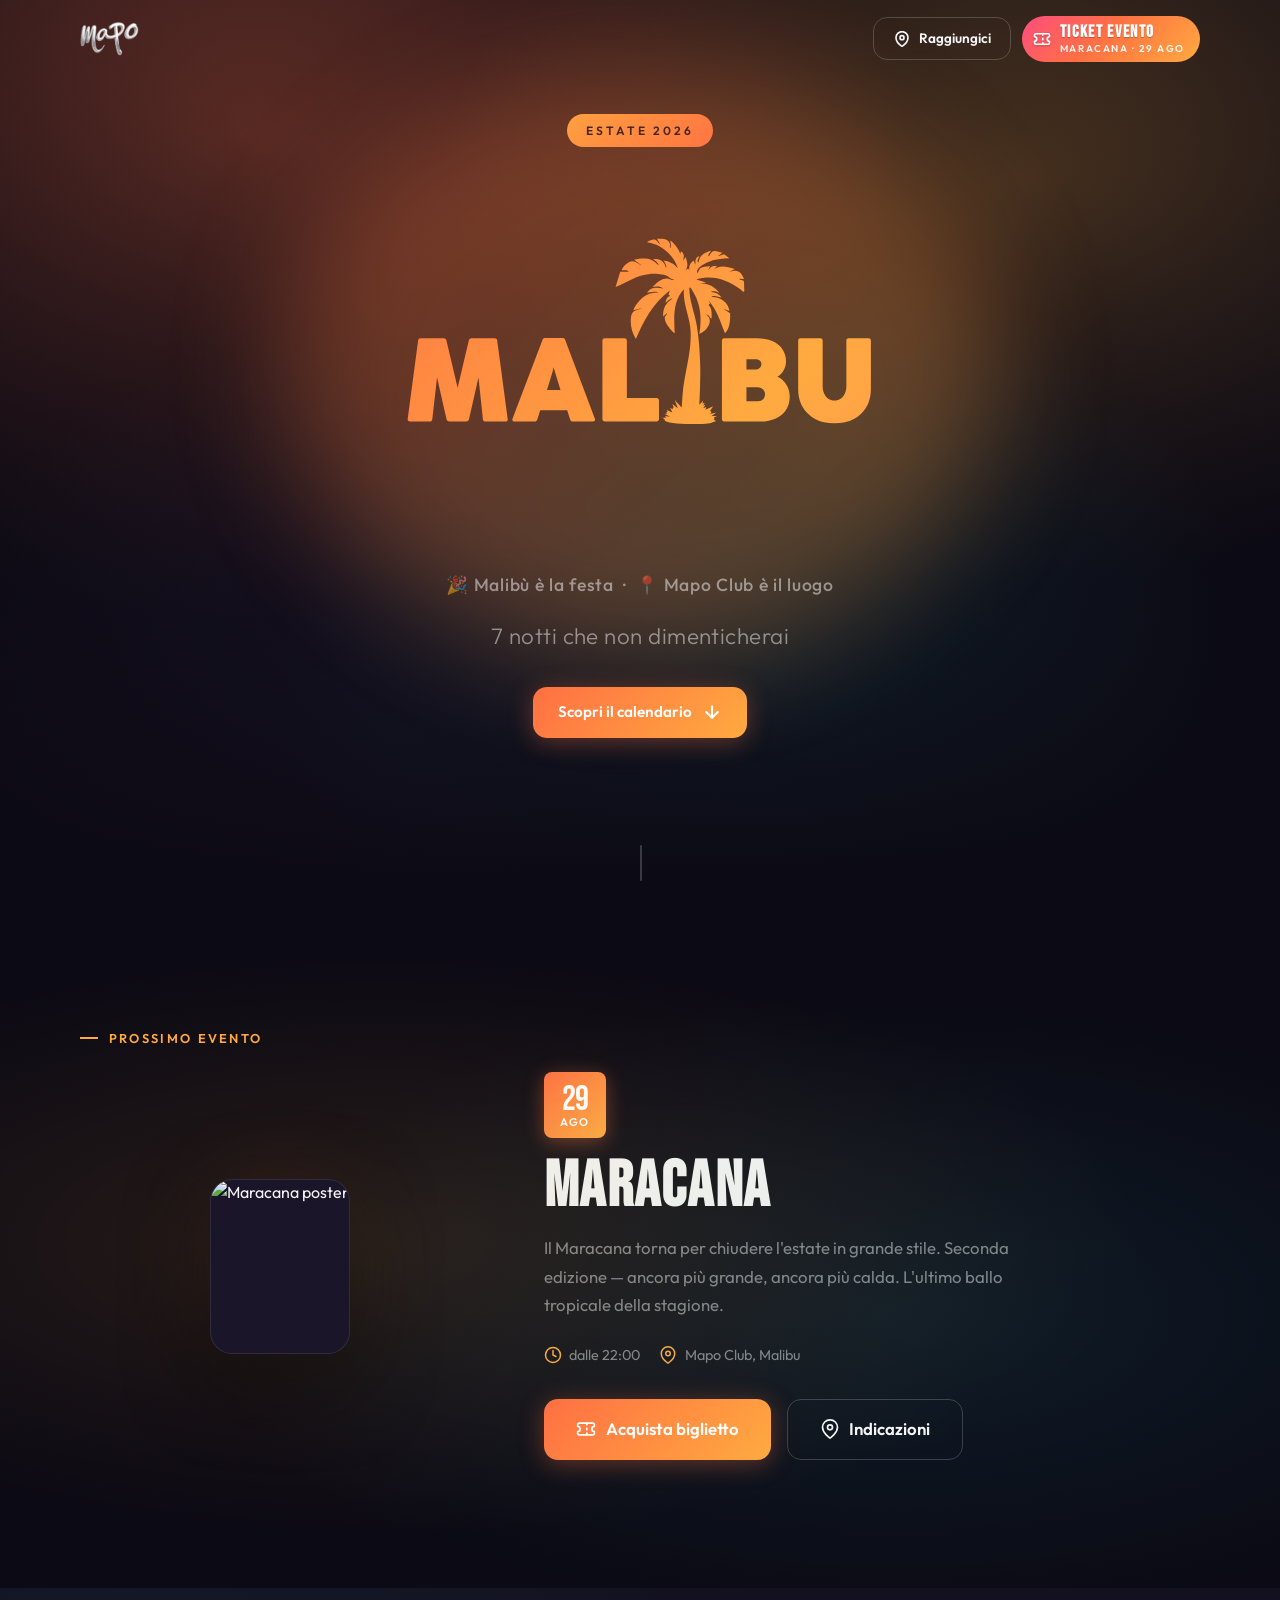
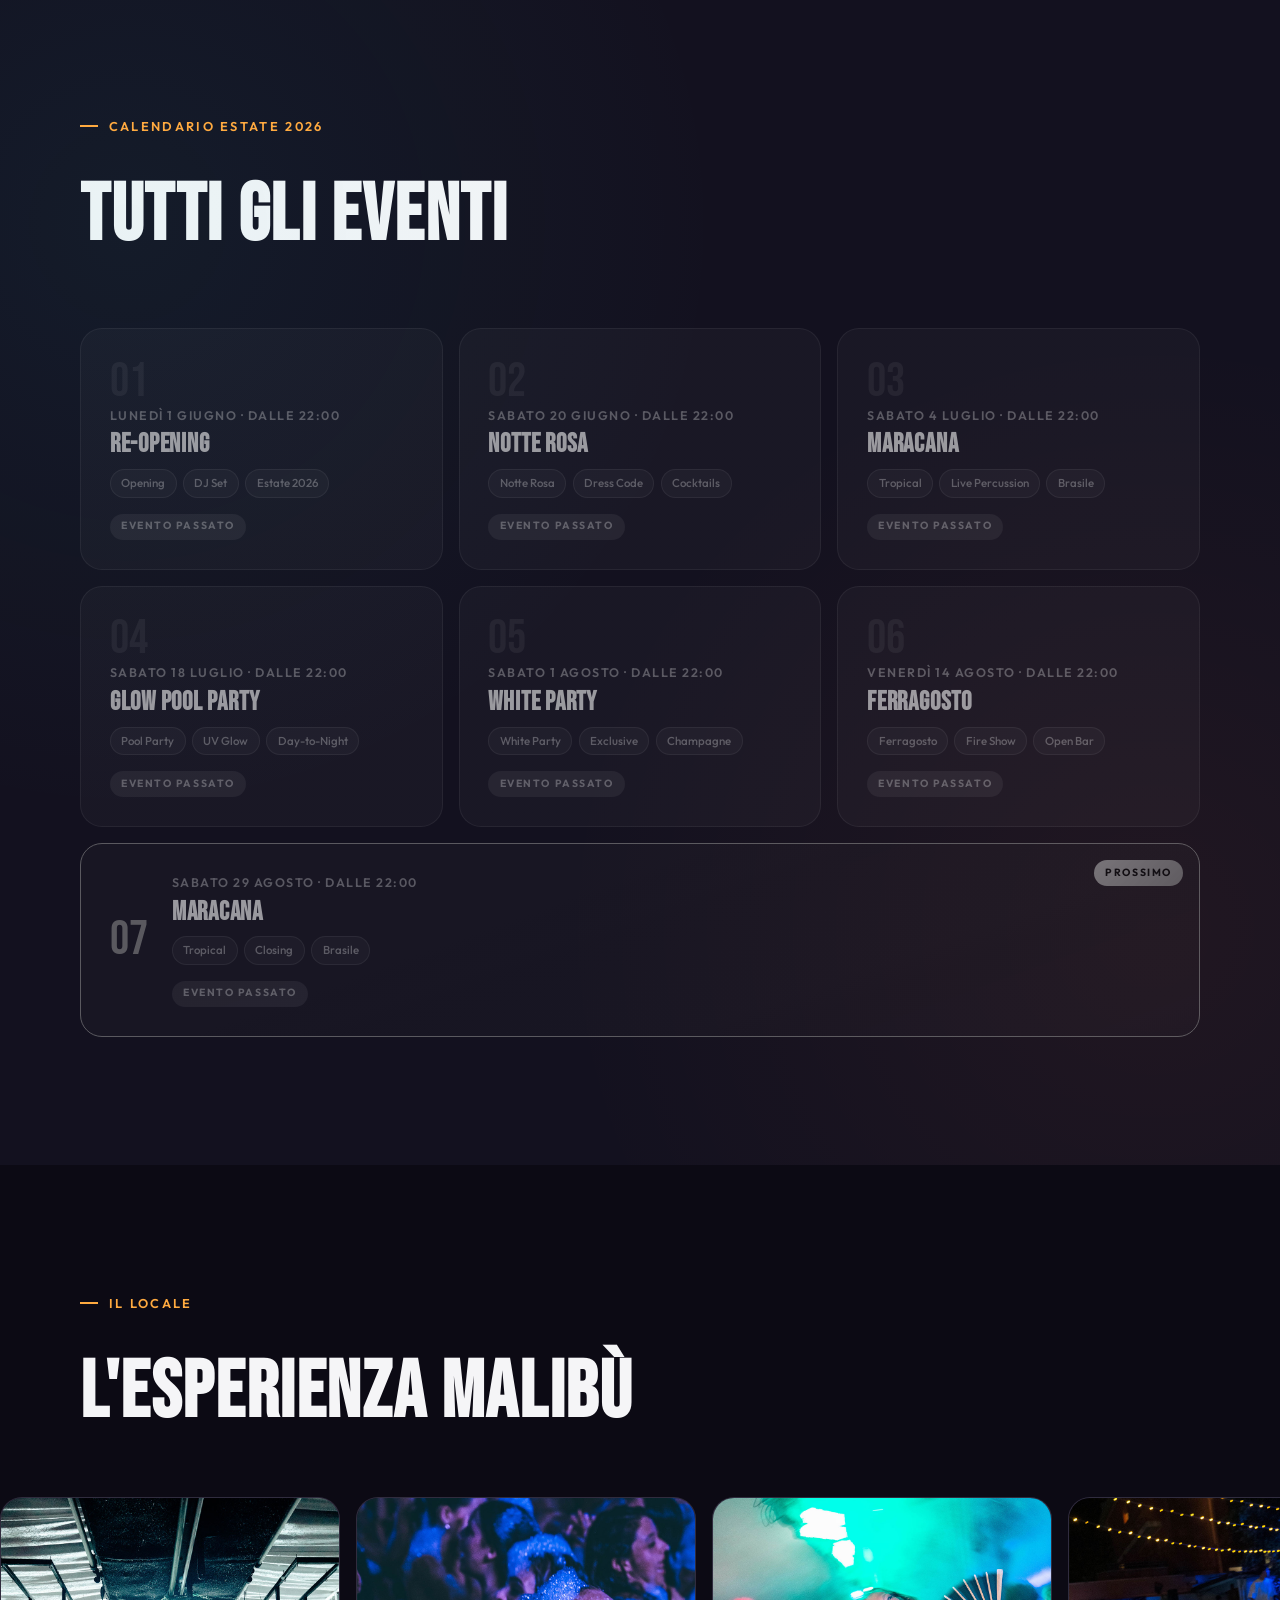
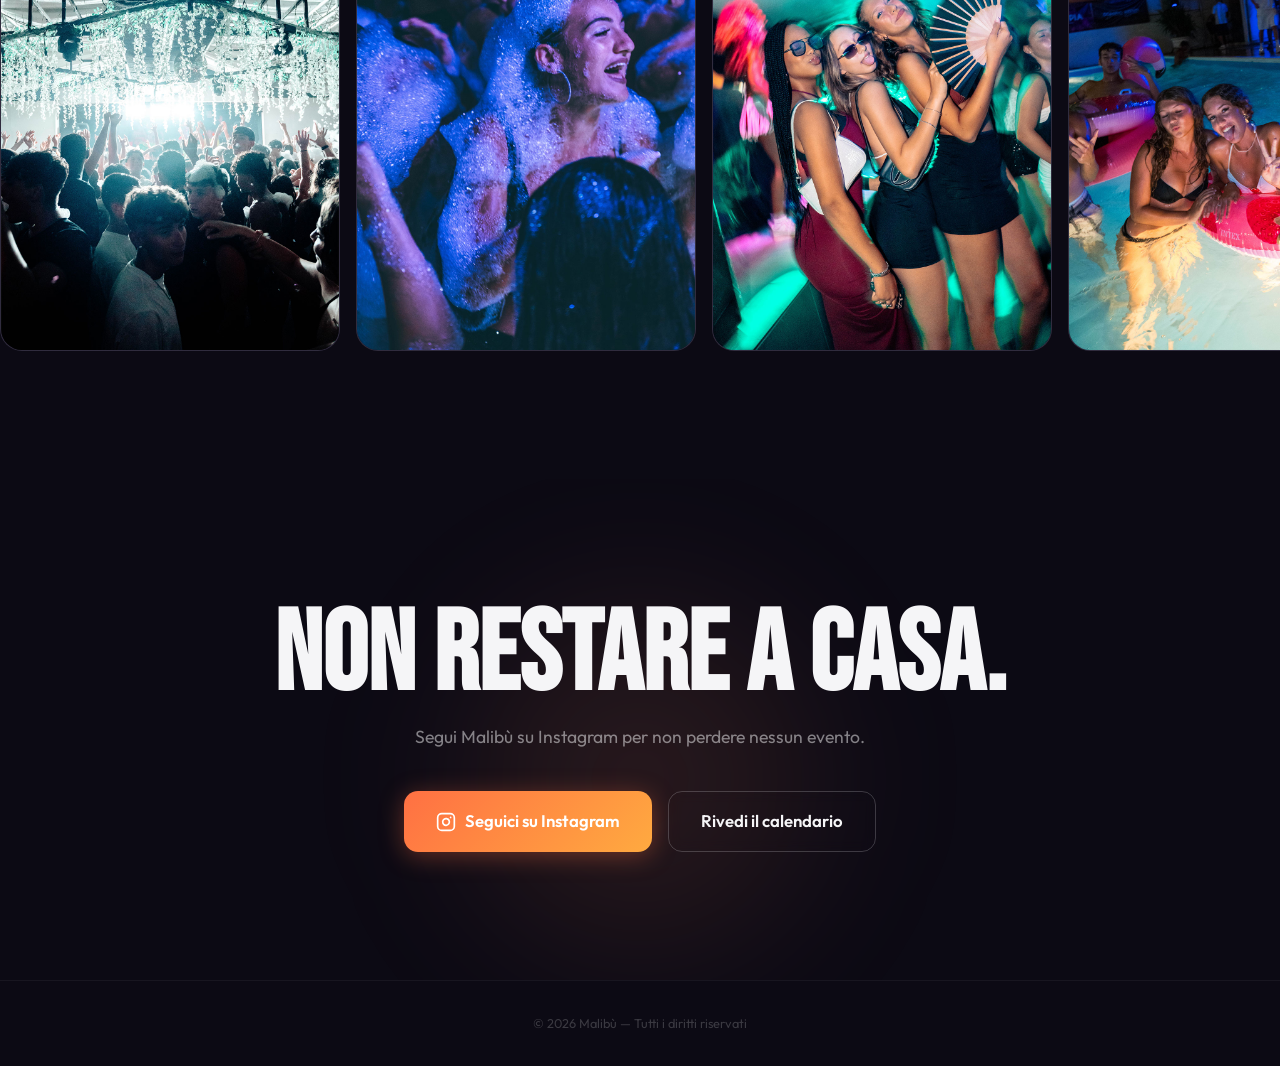
==== commit faf9e15c: "Add files via upload" ====
--- a/index.html
+++ b/index.html
@@ -55,10 +55,21 @@
       <a href="#hero" class="topbar__logo-link">
         <img src="assets/logo-malibu-sito.png" alt="Malibù" class="topbar__logo">
       </a>
-      <a href="https://maps.google.com/?q=Mapo+Club+Bellaria-Igea+Marina" target="_blank" rel="noopener" class="btn btn--sm btn--primary topbar__cta">
-        <svg width="16" height="16" viewBox="0 0 24 24" fill="none" stroke="currentColor" stroke-width="2.5" stroke-linecap="round" stroke-linejoin="round"><path d="M21 10c0 7-9 13-9 13s-9-6-9-13a9 9 0 0 1 18 0z"/><circle cx="12" cy="10" r="3"/></svg>
-        Raggiungici
-      </a>
+      <div class="topbar__actions">
+        <a href="https://maps.google.com/?q=Mapo+Club+Bellaria-Igea+Marina" target="_blank" rel="noopener" class="btn btn--sm btn--outline topbar__cta">
+          <svg width="16" height="16" viewBox="0 0 24 24" fill="none" stroke="currentColor" stroke-width="2.5" stroke-linecap="round" stroke-linejoin="round"><path d="M21 10c0 7-9 13-9 13s-9-6-9-13a9 9 0 0 1 18 0z"/><circle cx="12" cy="10" r="3"/></svg>
+          Raggiungici
+        </a>
+        <a href="#prossimo-evento" class="topbar__ticket" id="topbarTicket" onclick="fbq('track', 'InitiateCheckout'); gtag('event', 'begin_checkout', {event_category: 'ticket', event_label: 'topbar'});">
+          <span class="topbar__ticket-glow" aria-hidden="true"></span>
+          <span class="topbar__ticket-shine" aria-hidden="true"></span>
+          <svg class="topbar__ticket-icon" width="18" height="18" viewBox="0 0 24 24" fill="none" stroke="currentColor" stroke-width="2.2" stroke-linecap="round" stroke-linejoin="round"><path d="M2 9a3 3 0 0 1 0 6v2a2 2 0 0 0 2 2h16a2 2 0 0 0 2-2v-2a3 3 0 0 1 0-6V7a2 2 0 0 0-2-2H4a2 2 0 0 0-2 2Z"/><path d="M13 5v2M13 17v2M13 11v2"/></svg>
+          <span class="topbar__ticket-text">
+            <span class="topbar__ticket-label">Ticket Evento</span>
+            <span class="topbar__ticket-name" id="topbarTicketName">Caricamento…</span>
+          </span>
+        </a>
+      </div>
     </div>
   </nav>
 
--- a/styles.css
+++ b/styles.css
@@ -190,6 +190,12 @@
   height: 28px;
 }
 
+.topbar__actions {
+  display: flex;
+  align-items: center;
+  gap: .65rem;
+}
+
 .topbar__cta {
   opacity: 0;
   transform: translateY(-8px);
@@ -200,6 +206,138 @@
   opacity: 1;
   transform: translateY(0);
   pointer-events: auto;
+}
+
+/* ----- TICKET EVENTO — always-visible primary CTA ----- */
+.topbar__ticket {
+  position: relative;
+  display: inline-flex;
+  align-items: center;
+  gap: .55rem;
+  padding: .5rem .95rem .5rem .7rem;
+  border-radius: 999px;
+  background: linear-gradient(135deg, #ff4d7e 0%, #ff7043 45%, #ffaa40 100%);
+  color: #fff;
+  font-family: var(--font-body);
+  font-weight: 700;
+  line-height: 1;
+  overflow: hidden;
+  isolation: isolate;
+  animation: ticketHalo 2.6s ease-in-out infinite;
+  transition:
+    transform .35s var(--ease-out-expo),
+    box-shadow .35s var(--ease-out-expo),
+    filter .35s var(--ease-out-expo);
+}
+
+/* Glow span hidden — halo done via box-shadow so overflow:hidden can clip the shine */
+.topbar__ticket-glow {
+  display: none;
+}
+
+.topbar__ticket-shine {
+  position: absolute;
+  inset: 0;
+  background: linear-gradient(110deg, transparent 30%, rgba(255,255,255,.55) 50%, transparent 70%);
+  transform: translateX(-110%);
+  animation: ticketShine 4s var(--ease-out-expo) infinite;
+  animation-delay: 1.2s;
+  pointer-events: none;
+  mix-blend-mode: overlay;
+}
+
+@keyframes ticketHalo {
+  0%, 100% {
+    box-shadow:
+      0 0 0 0 rgba(255,107,157,.55),
+      0 6px 22px rgba(255,77,126,.4),
+      0 2px 8px rgba(0,0,0,.22),
+      inset 0 1px 0 rgba(255,255,255,.25);
+  }
+  50% {
+    box-shadow:
+      0 0 0 10px rgba(255,107,157,0),
+      0 10px 38px rgba(255,77,126,.65),
+      0 2px 8px rgba(0,0,0,.22),
+      inset 0 1px 0 rgba(255,255,255,.35);
+  }
+}
+
+@keyframes ticketShine {
+  0%, 35%  { transform: translateX(-110%); }
+  60%, 100%{ transform: translateX(110%); }
+}
+
+.topbar__ticket-icon {
+  flex-shrink: 0;
+  filter: drop-shadow(0 1px 1px rgba(0,0,0,.25));
+}
+
+.topbar__ticket-text {
+  display: flex;
+  flex-direction: column;
+  align-items: flex-start;
+  line-height: 1;
+}
+
+.topbar__ticket-label {
+  font-family: var(--font-display);
+  font-size: 1.05rem;
+  letter-spacing: .08em;
+  text-transform: uppercase;
+  text-shadow: 0 1px 1px rgba(0,0,0,.25);
+}
+
+.topbar__ticket-name {
+  font-size: .62rem;
+  font-weight: 600;
+  letter-spacing: .16em;
+  text-transform: uppercase;
+  opacity: .92;
+  margin-top: 3px;
+}
+
+.topbar__ticket:hover {
+  transform: translateY(-1px) scale(1.025);
+  filter: brightness(1.05) saturate(1.1);
+  animation-play-state: paused;
+}
+
+.topbar__ticket:active {
+  transform: translateY(0) scale(.99);
+}
+
+/* When scrolled, slightly compact */
+.topbar.is-scrolled .topbar__ticket {
+  padding: .45rem .85rem .45rem .6rem;
+}
+.topbar.is-scrolled .topbar__ticket-label {
+  font-size: .95rem;
+}
+
+/* Mobile — keep TICKET prominent, hide Raggiungici from top */
+@media (max-width: 640px) {
+  .topbar__cta {
+    display: none;
+  }
+  .topbar__ticket {
+    padding: .5rem .85rem .5rem .65rem;
+    gap: .45rem;
+  }
+  .topbar__ticket-name {
+    display: none;
+  }
+  .topbar__ticket-label {
+    font-size: .92rem;
+  }
+}
+
+/* Respect reduced motion */
+@media (prefers-reduced-motion: reduce) {
+  .topbar__ticket,
+  .topbar__ticket-shine {
+    animation: none;
+  }
 }
 
 
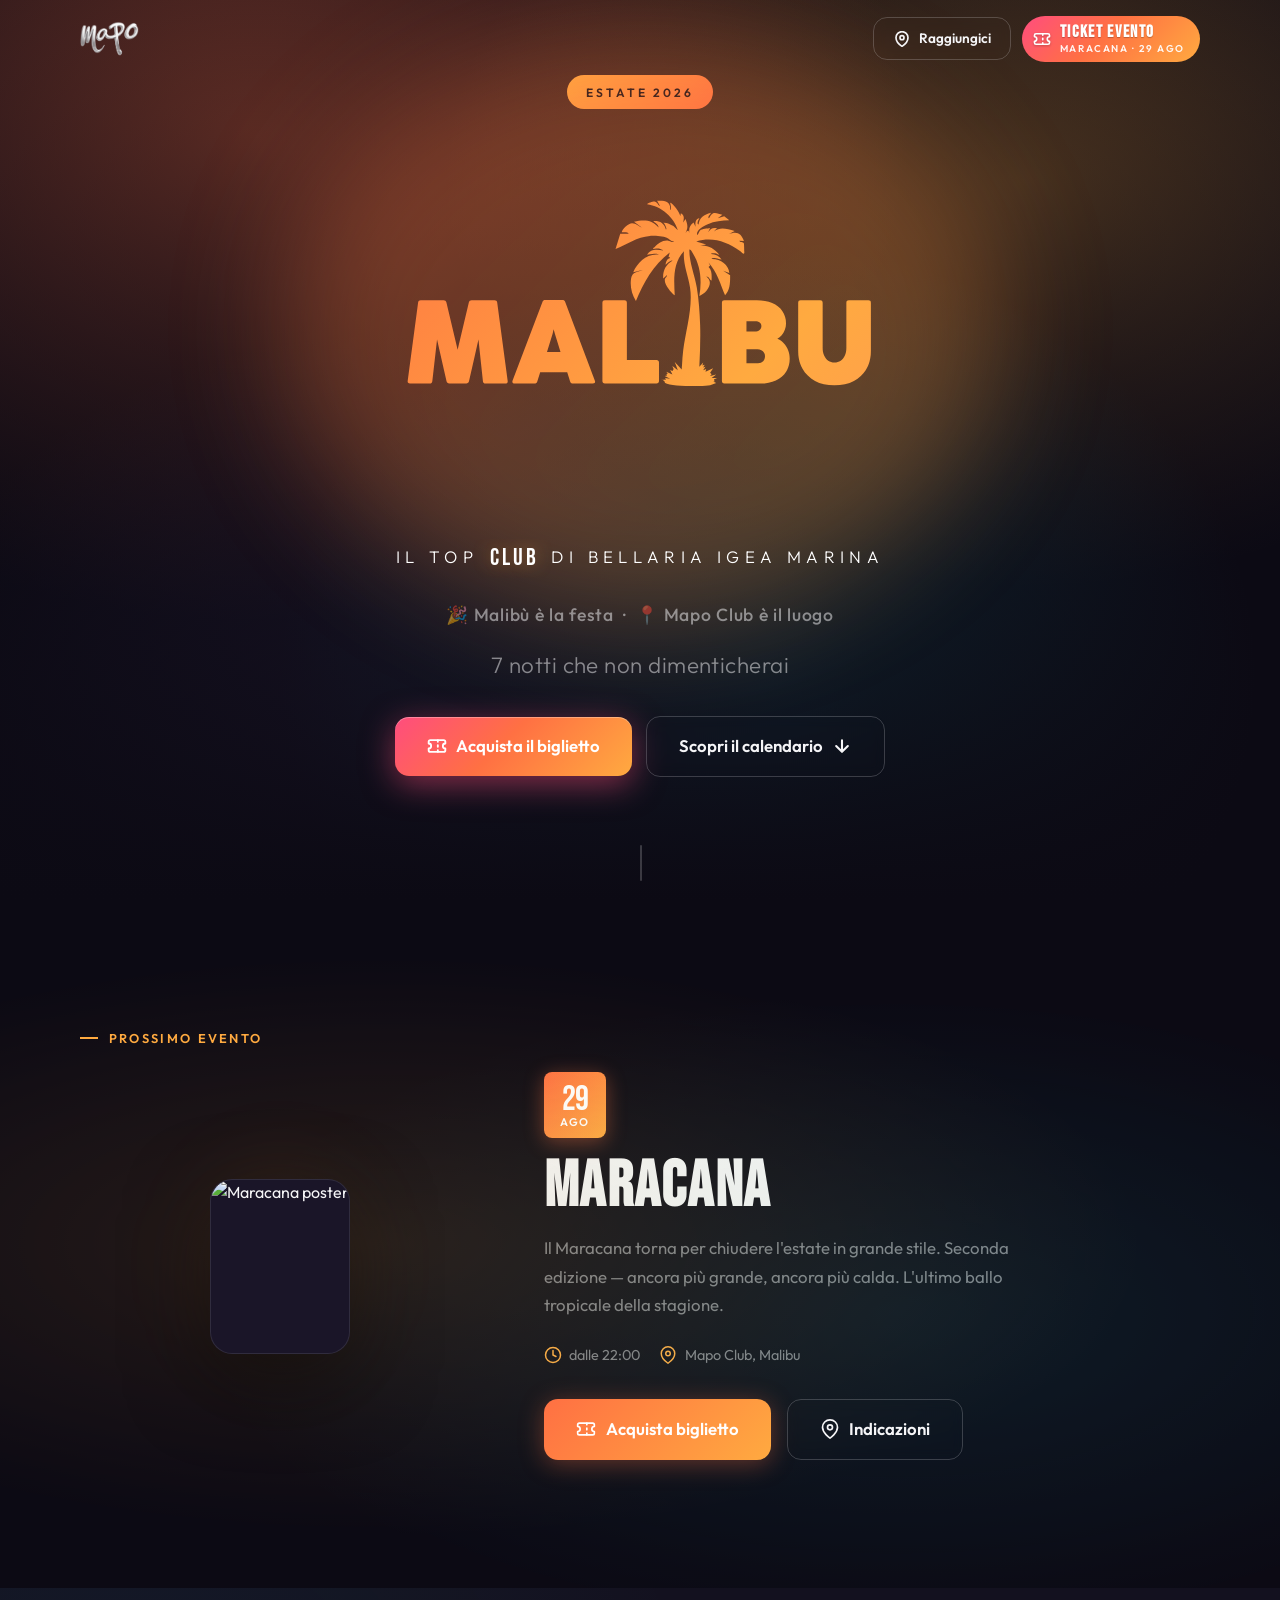
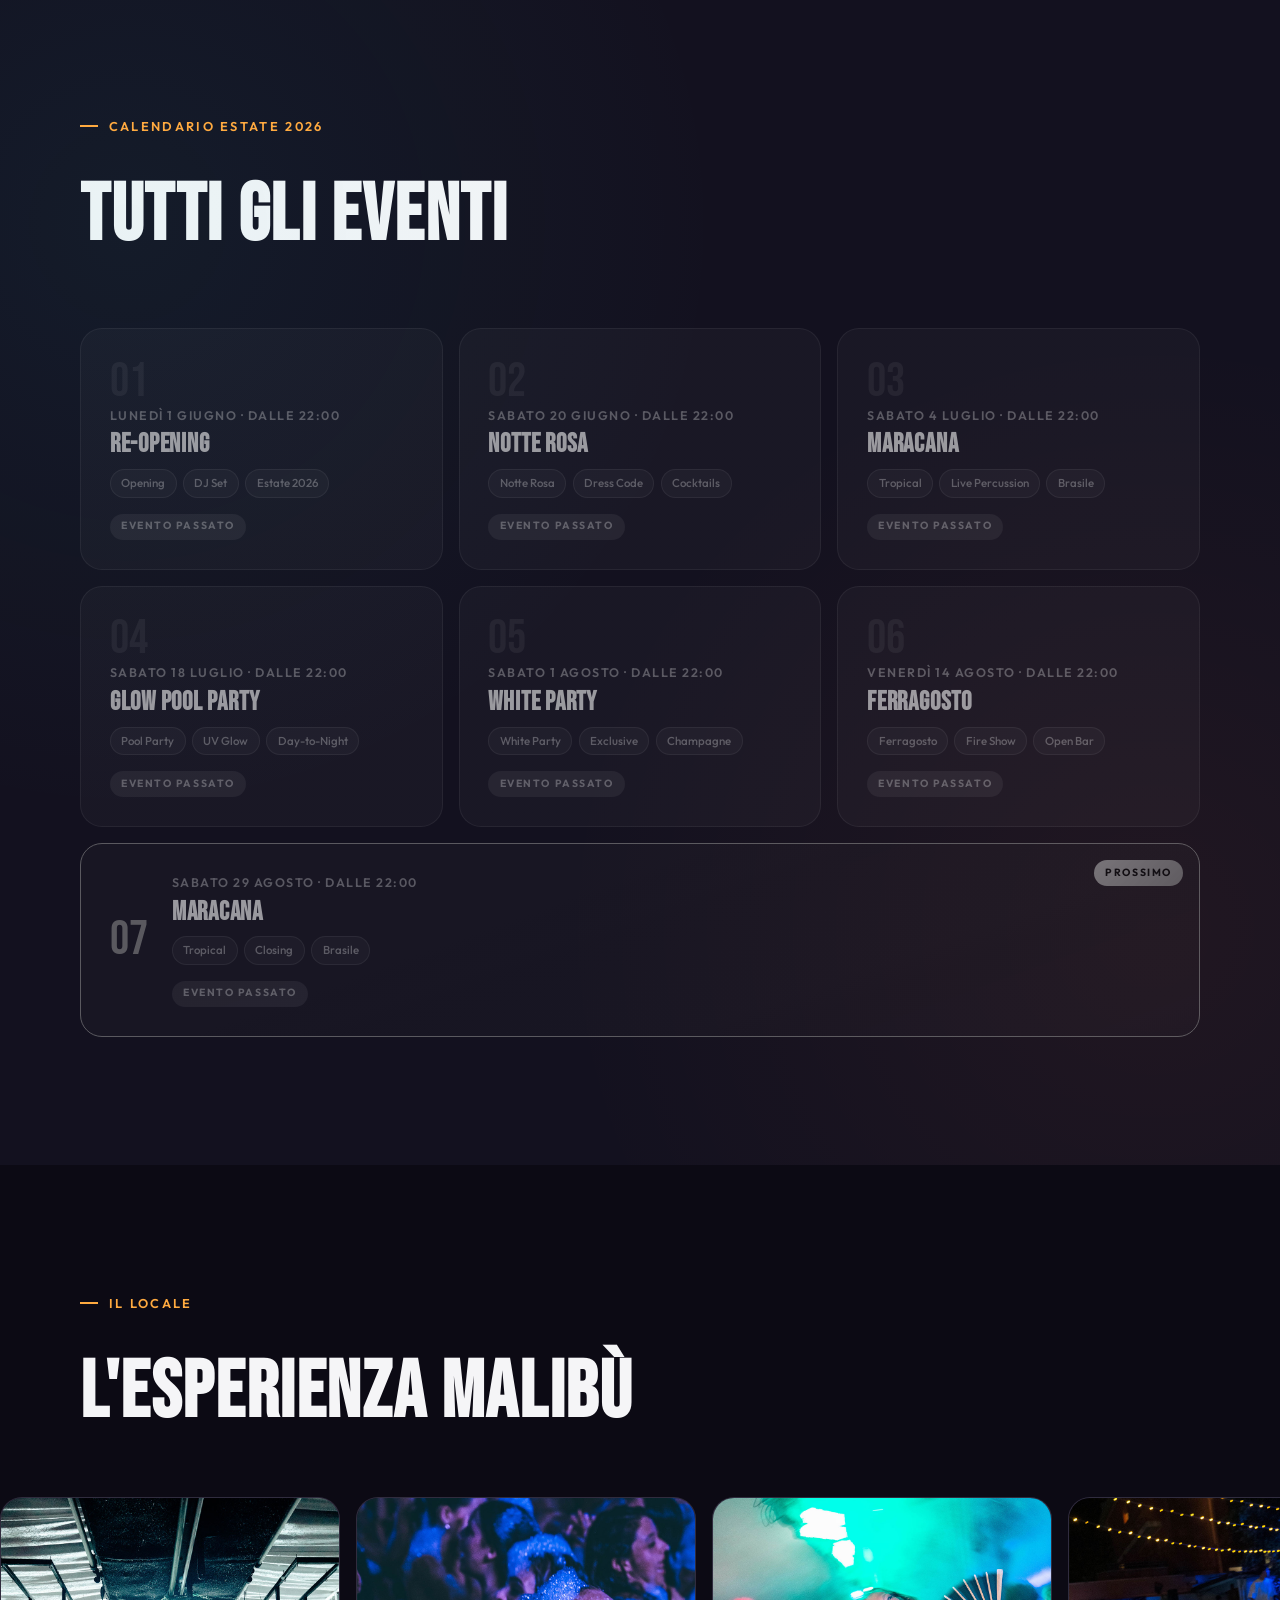
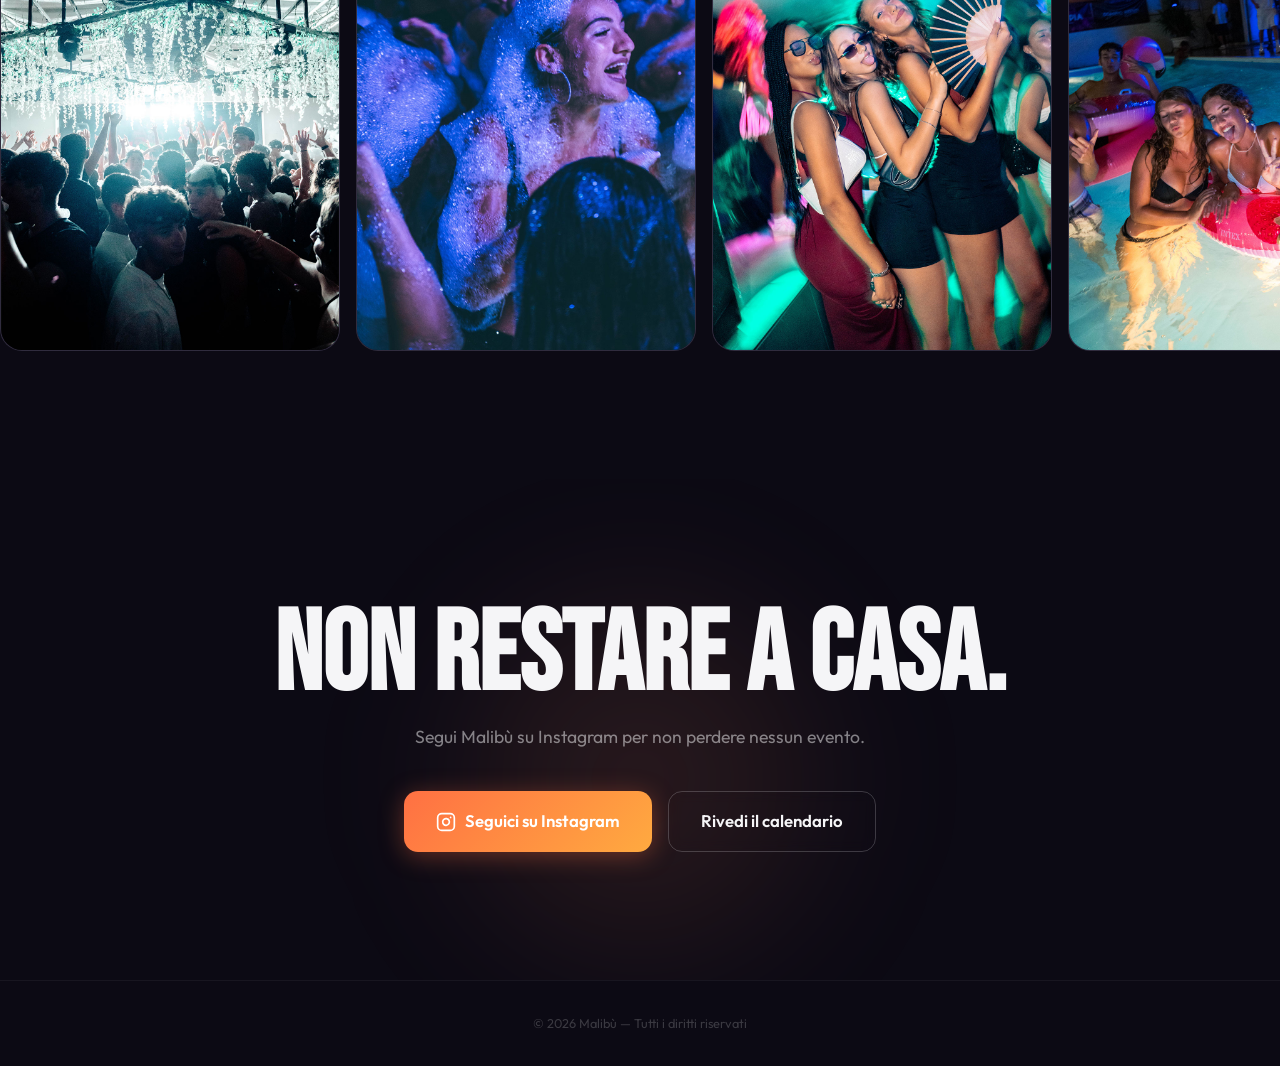
==== commit ee93ec49: "Add files via upload" ====
--- a/index.html
+++ b/index.html
@@ -16,12 +16,12 @@
     t.src=v;s=b.getElementsByTagName(e)[0];
     s.parentNode.insertBefore(t,s)}(window,document,'script',
     'https://connect.facebook.net/en_US/fbevents.js');
-    fbq('init', '1521646206224438');
+    fbq('init', '1014482637934244');
     fbq('track', 'PageView');
   </script>
   <noscript>
     <img height="1" width="1" style="display:none"
-      src="https://www.facebook.com/tr?id=1521646206224438&ev=PageView&noscript=1"/>
+      src="https://www.facebook.com/tr?id=1014482637934244&ev=PageView&noscript=1"/>
   </noscript>
   <!-- End Meta Pixel Code -->
 
@@ -90,12 +90,26 @@
           <div class="hero__logo-glow"></div>
         </div>
       </h1>
+
+      <p class="hero__claim">
+        <span class="hero__claim-inner">
+          Il top <span class="hero__claim-accent">Club</span> di Bellaria Igea Marina
+        </span>
+      </p>
+
       <p class="hero__tagline">🎉 Malibù è la festa &nbsp;·&nbsp; 📍 Mapo Club è il luogo</p>
       <p class="hero__subtitle">7 notti che non dimenticherai</p>
-      <a href="#calendario" class="btn btn--primary hero__cta">
-        <span>Scopri il calendario</span>
-        <svg width="20" height="20" viewBox="0 0 24 24" fill="none" stroke="currentColor" stroke-width="2.5" stroke-linecap="round" stroke-linejoin="round"><path d="M12 5v14M5 12l7 7 7-7"/></svg>
-      </a>
+
+      <div class="hero__actions">
+        <a href="#prossimo-evento" class="btn btn--primary btn--lg hero__cta hero__cta--ticket" id="heroTicket" onclick="fbq('track', 'InitiateCheckout'); gtag('event', 'begin_checkout', {event_category: 'ticket', event_label: 'hero'});">
+          <svg width="20" height="20" viewBox="0 0 24 24" fill="none" stroke="currentColor" stroke-width="2.2" stroke-linecap="round" stroke-linejoin="round"><path d="M2 9a3 3 0 0 1 0 6v2a2 2 0 0 0 2 2h16a2 2 0 0 0 2-2v-2a3 3 0 0 1 0-6V7a2 2 0 0 0-2-2H4a2 2 0 0 0-2 2Z"/><path d="M13 5v2M13 17v2M13 11v2"/></svg>
+          <span>Acquista il biglietto</span>
+        </a>
+        <a href="#calendario" class="btn btn--outline btn--lg hero__cta hero__cta--secondary">
+          <span>Scopri il calendario</span>
+          <svg width="20" height="20" viewBox="0 0 24 24" fill="none" stroke="currentColor" stroke-width="2.5" stroke-linecap="round" stroke-linejoin="round"><path d="M12 5v14M5 12l7 7 7-7"/></svg>
+        </a>
+      </div>
     </div>
 
     <div class="hero__scroll-hint">
--- a/styles.css
+++ b/styles.css
@@ -463,6 +463,78 @@
   50%      { background-position: 100% 50%; }
 }
 
+/* ----- HERO CLAIM — white animated tagline under the logo ----- */
+.hero__claim {
+  display: flex;
+  justify-content: center;
+  margin: .9rem 0 1.4rem;
+  /* the outer paragraph fades in, the inner span does the wipe */
+  opacity: 0;
+  animation: fadeSlideUp .7s var(--ease-out-expo) .75s both;
+}
+
+.hero__claim-inner {
+  display: inline-block;
+  position: relative;
+  font-family: var(--font-body);
+  font-weight: 300;
+  font-size: clamp(.78rem, 1.9vw, 1.05rem);
+  letter-spacing: .32em;
+  text-transform: uppercase;
+  color: #fff;
+  padding: 0 .2em;
+  white-space: nowrap;
+  /* Wipe reveal — text appears from left to right behind a mask */
+  clip-path: inset(0 100% 0 0);
+  animation: claimWipe 1.4s cubic-bezier(0.22, 1, 0.36, 1) 1.05s forwards;
+}
+
+/* Accent under-glow line that draws under the text as it wipes in */
+.hero__claim-inner::after {
+  content: '';
+  position: absolute;
+  left: 50%;
+  bottom: -.55em;
+  width: 0;
+  height: 1.5px;
+  background: linear-gradient(90deg, transparent, var(--mango), var(--coral), transparent);
+  animation: claimLine 1.2s cubic-bezier(0.22, 1, 0.36, 1) 1.7s forwards;
+  transform: translateX(-50%);
+}
+
+.hero__claim-accent {
+  font-family: var(--font-display);
+  font-size: 1.45em;
+  font-weight: 400;
+  letter-spacing: .12em;
+  color: #fff;
+  text-shadow: 0 0 18px rgba(255,170,64,.45);
+  padding: 0 .12em;
+  vertical-align: -2px;
+}
+
+@keyframes claimWipe {
+  0%   { clip-path: inset(0 100% 0 0); letter-spacing: .08em; }
+  100% { clip-path: inset(0 0 0 0);    letter-spacing: .32em; }
+}
+
+@keyframes claimLine {
+  0%   { width: 0; opacity: 0; }
+  60%  { opacity: 1; }
+  100% { width: 60%; opacity: .85; }
+}
+
+@media (max-width: 540px) {
+  .hero__claim-inner {
+    white-space: normal;
+    letter-spacing: .22em;
+  }
+  @keyframes claimWipe {
+    0%   { clip-path: inset(0 100% 0 0); letter-spacing: .06em; }
+    100% { clip-path: inset(0 0 0 0);    letter-spacing: .22em; }
+  }
+}
+
 .hero__tagline {
   display: inline-block;
   font-family: var(--font-body);
@@ -471,7 +543,7 @@
   color: var(--white-50);
   letter-spacing: .04em;
   margin-bottom: 1.2rem;
-  animation: fadeSlideUp .8s var(--ease-out-expo) .55s both;
+  animation: fadeSlideUp .8s var(--ease-out-expo) 1.85s both;
 }
 
 .hero__subtitle {
@@ -481,11 +553,85 @@
   color: var(--white-50);
   margin-bottom: 2rem;
   letter-spacing: .02em;
-  animation: fadeSlideUp .8s var(--ease-out-expo) .7s both;
+  animation: fadeSlideUp .8s var(--ease-out-expo) 2s both;
+}
+
+/* ----- HERO ACTIONS — TICKET (primary) + Scopri calendario (secondary) ----- */
+.hero__actions {
+  display: flex;
+  flex-wrap: wrap;
+  gap: .85rem;
+  justify-content: center;
+  align-items: center;
 }
 
 .hero__cta {
-  animation: fadeSlideUp .8s var(--ease-out-expo) .9s both;
+  animation: fadeSlideUp .8s var(--ease-out-expo) 2.2s both;
+}
+
+.hero__cta--ticket {
+  position: relative;
+  background: linear-gradient(135deg, #ff4d7e 0%, #ff7043 45%, #ffaa40 100%);
+  box-shadow:
+    0 8px 32px rgba(255,77,126,.5),
+    0 2px 10px rgba(0,0,0,.25),
+    inset 0 1px 0 rgba(255,255,255,.3);
+  overflow: hidden;
+  isolation: isolate;
+  animation:
+    fadeSlideUp .8s var(--ease-out-expo) 2.2s both,
+    heroTicketHalo 2.8s ease-in-out 3.2s infinite;
+}
+
+.hero__cta--ticket::before {
+  /* shine sweep */
+  content: '';
+  position: absolute;
+  inset: 0;
+  background: linear-gradient(110deg, transparent 30%, rgba(255,255,255,.55) 50%, transparent 70%);
+  transform: translateX(-110%);
+  animation: heroTicketShine 4.5s var(--ease-out-expo) 3.5s infinite;
+  pointer-events: none;
+  mix-blend-mode: overlay;
+}
+
+.hero__cta--ticket:hover {
+  transform: translateY(-3px) scale(1.02);
+  filter: brightness(1.07) saturate(1.1);
+  animation-play-state: paused, paused;
+}
+
+@keyframes heroTicketHalo {
+  0%, 100% {
+    box-shadow:
+      0 0 0 0 rgba(255,107,157,.5),
+      0 8px 32px rgba(255,77,126,.45),
+      0 2px 10px rgba(0,0,0,.25),
+      inset 0 1px 0 rgba(255,255,255,.3);
+  }
+  50% {
+    box-shadow:
+      0 0 0 14px rgba(255,107,157,0),
+      0 14px 48px rgba(255,77,126,.7),
+      0 2px 10px rgba(0,0,0,.25),
+      inset 0 1px 0 rgba(255,255,255,.4);
+  }
+}
+
+@keyframes heroTicketShine {
+  0%, 60%   { transform: translateX(-110%); }
+  85%, 100% { transform: translateX(110%); }
+}
+
+.hero__cta--secondary {
+  animation: fadeSlideUp .8s var(--ease-out-expo) 2.35s both;
+}
+
+@media (prefers-reduced-motion: reduce) {
+  .hero__cta--ticket,
+  .hero__cta--ticket::before {
+    animation: none;
+  }
 }
 
 .hero__scroll-hint {
@@ -494,7 +640,7 @@
   left: 50%;
   transform: translateX(-50%);
   z-index: 2;
-  animation: fadeSlideUp .8s var(--ease-out-expo) 1.2s both;
+  animation: fadeSlideUp .8s var(--ease-out-expo) 2.6s both;
 }
 .hero__scroll-line {
   width: 1.5px;
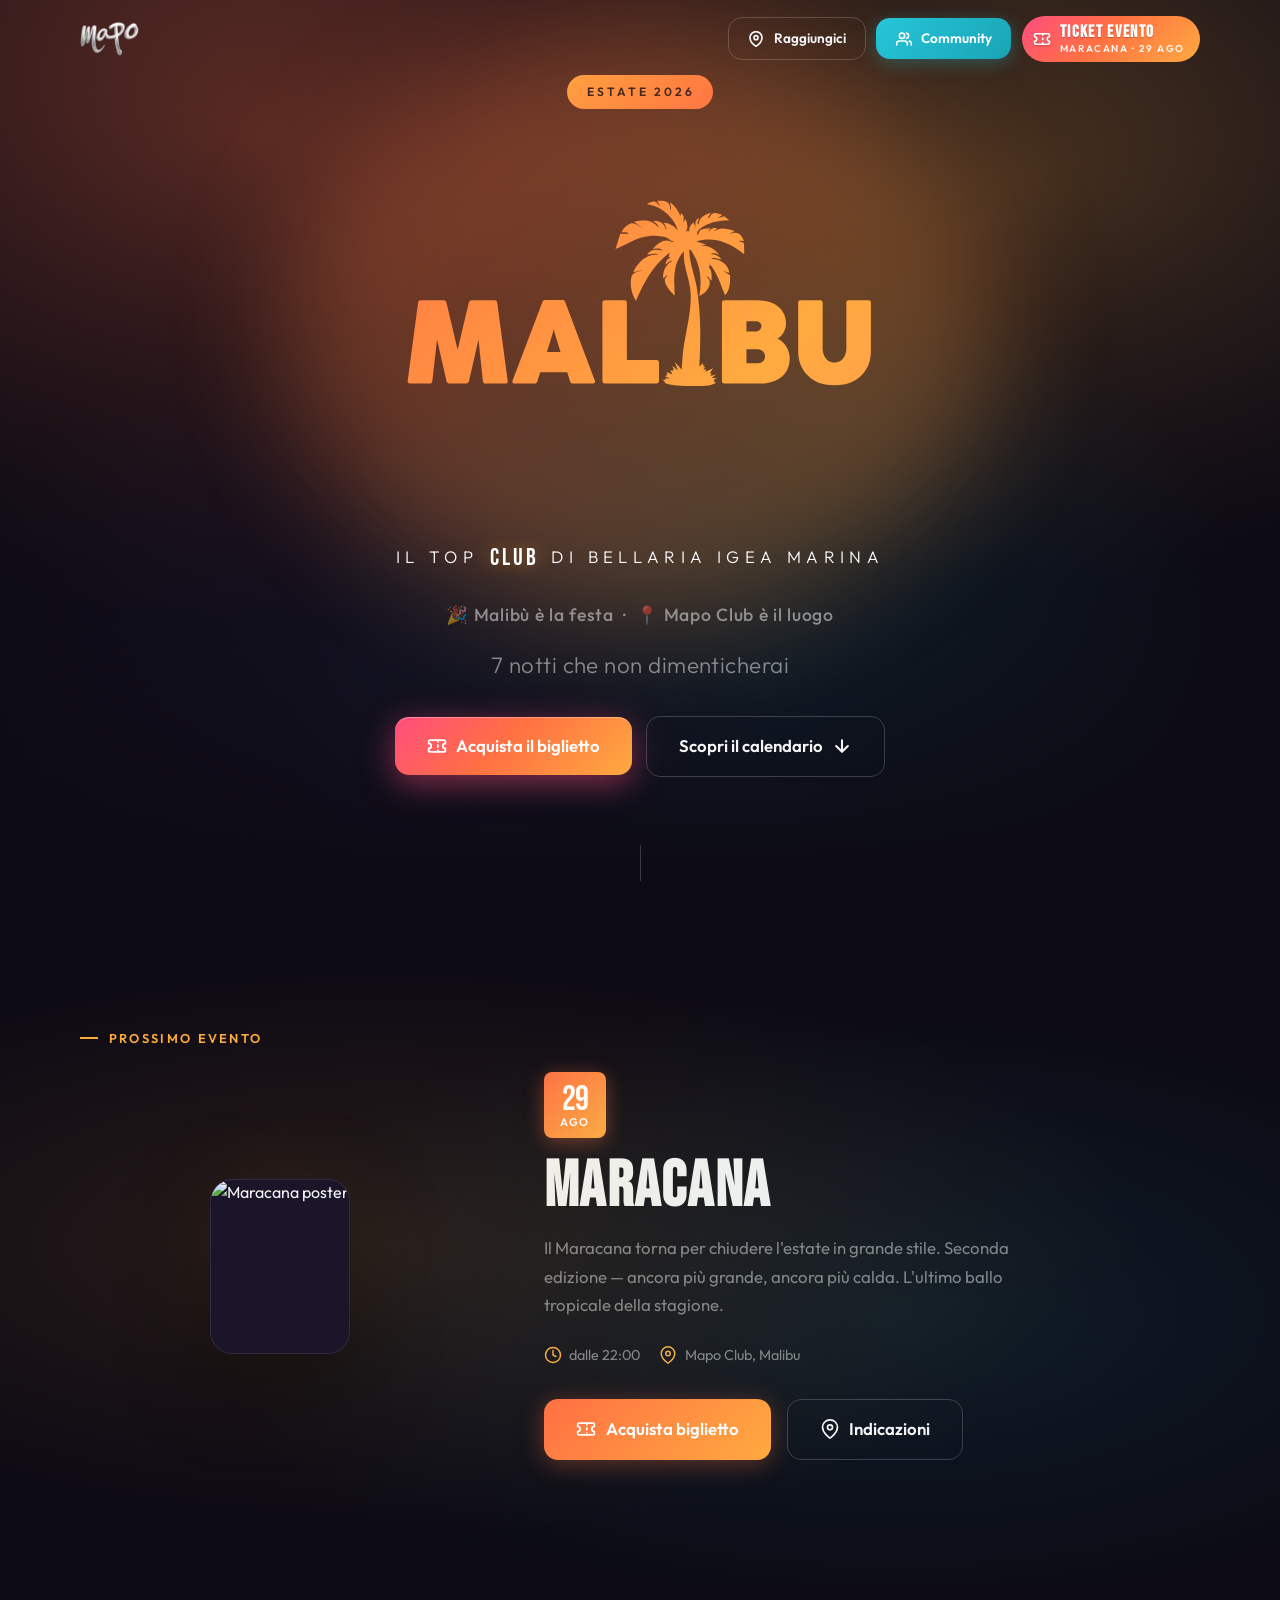
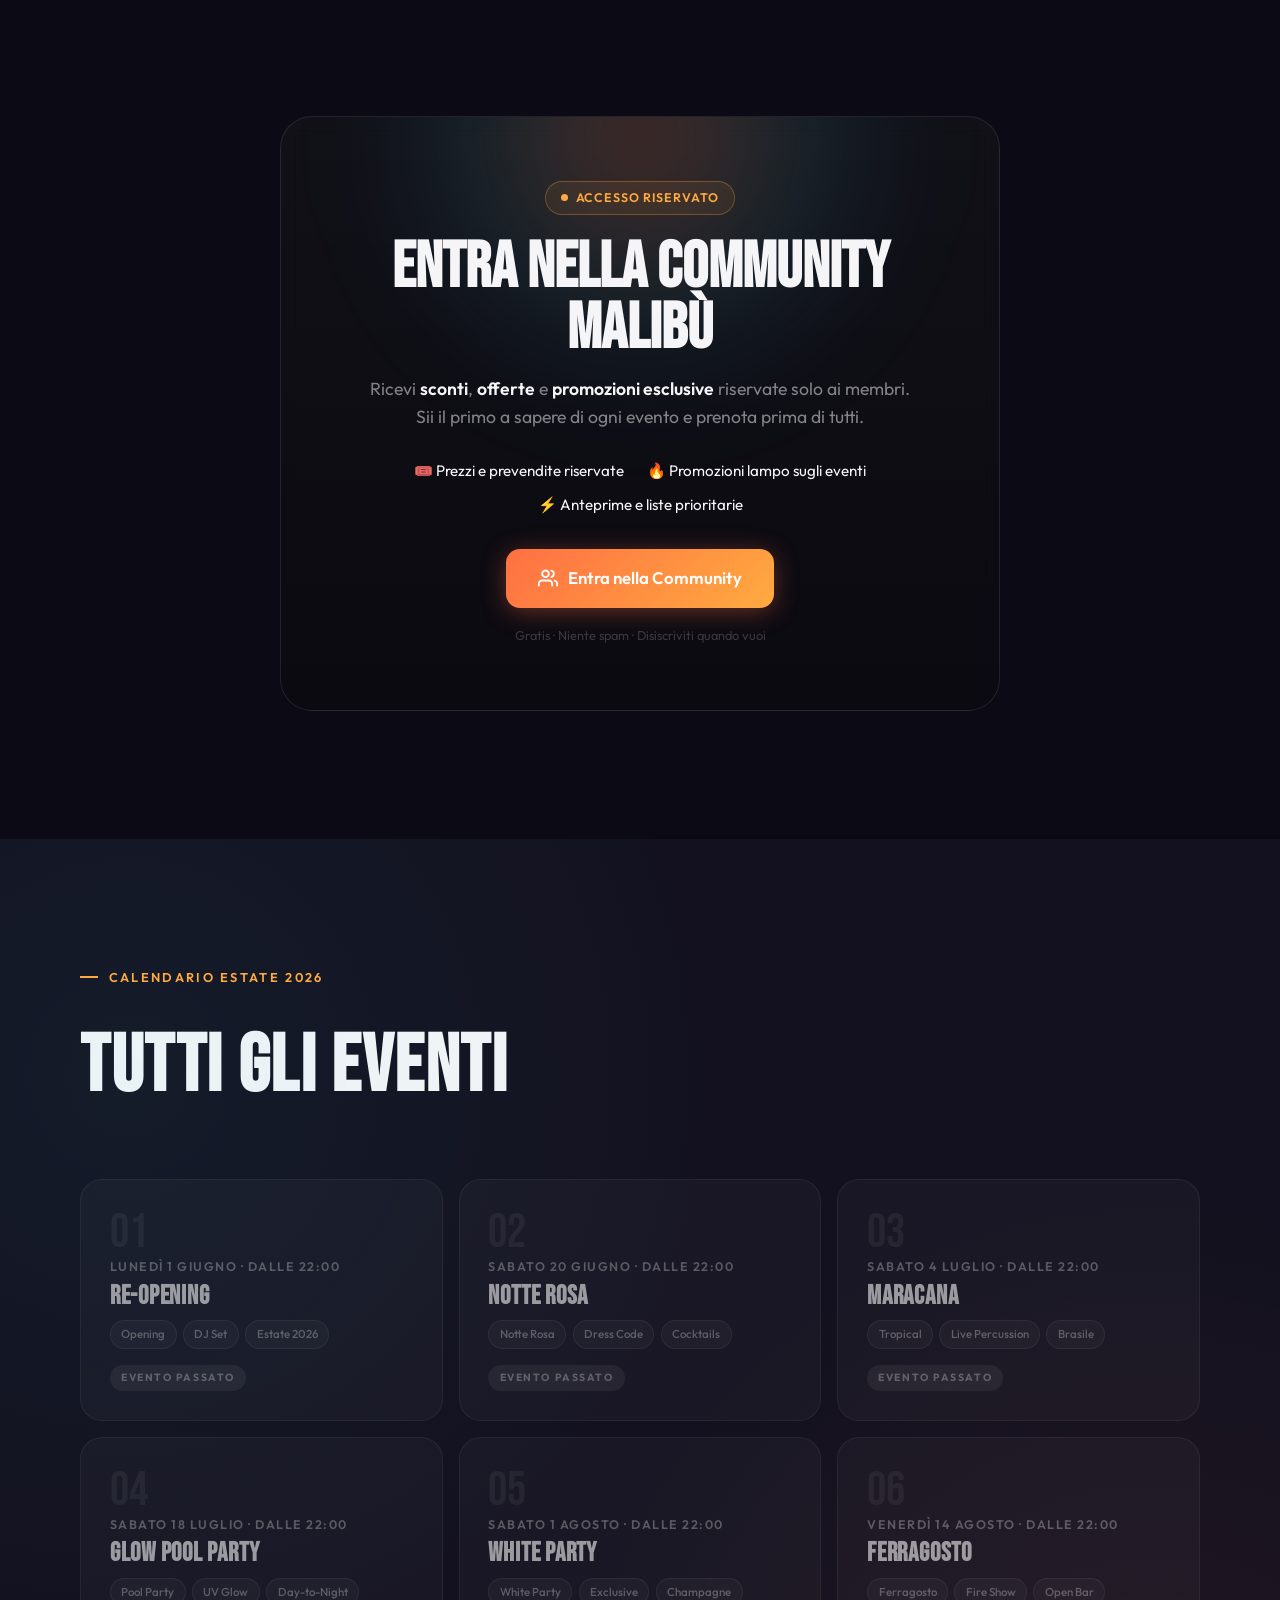
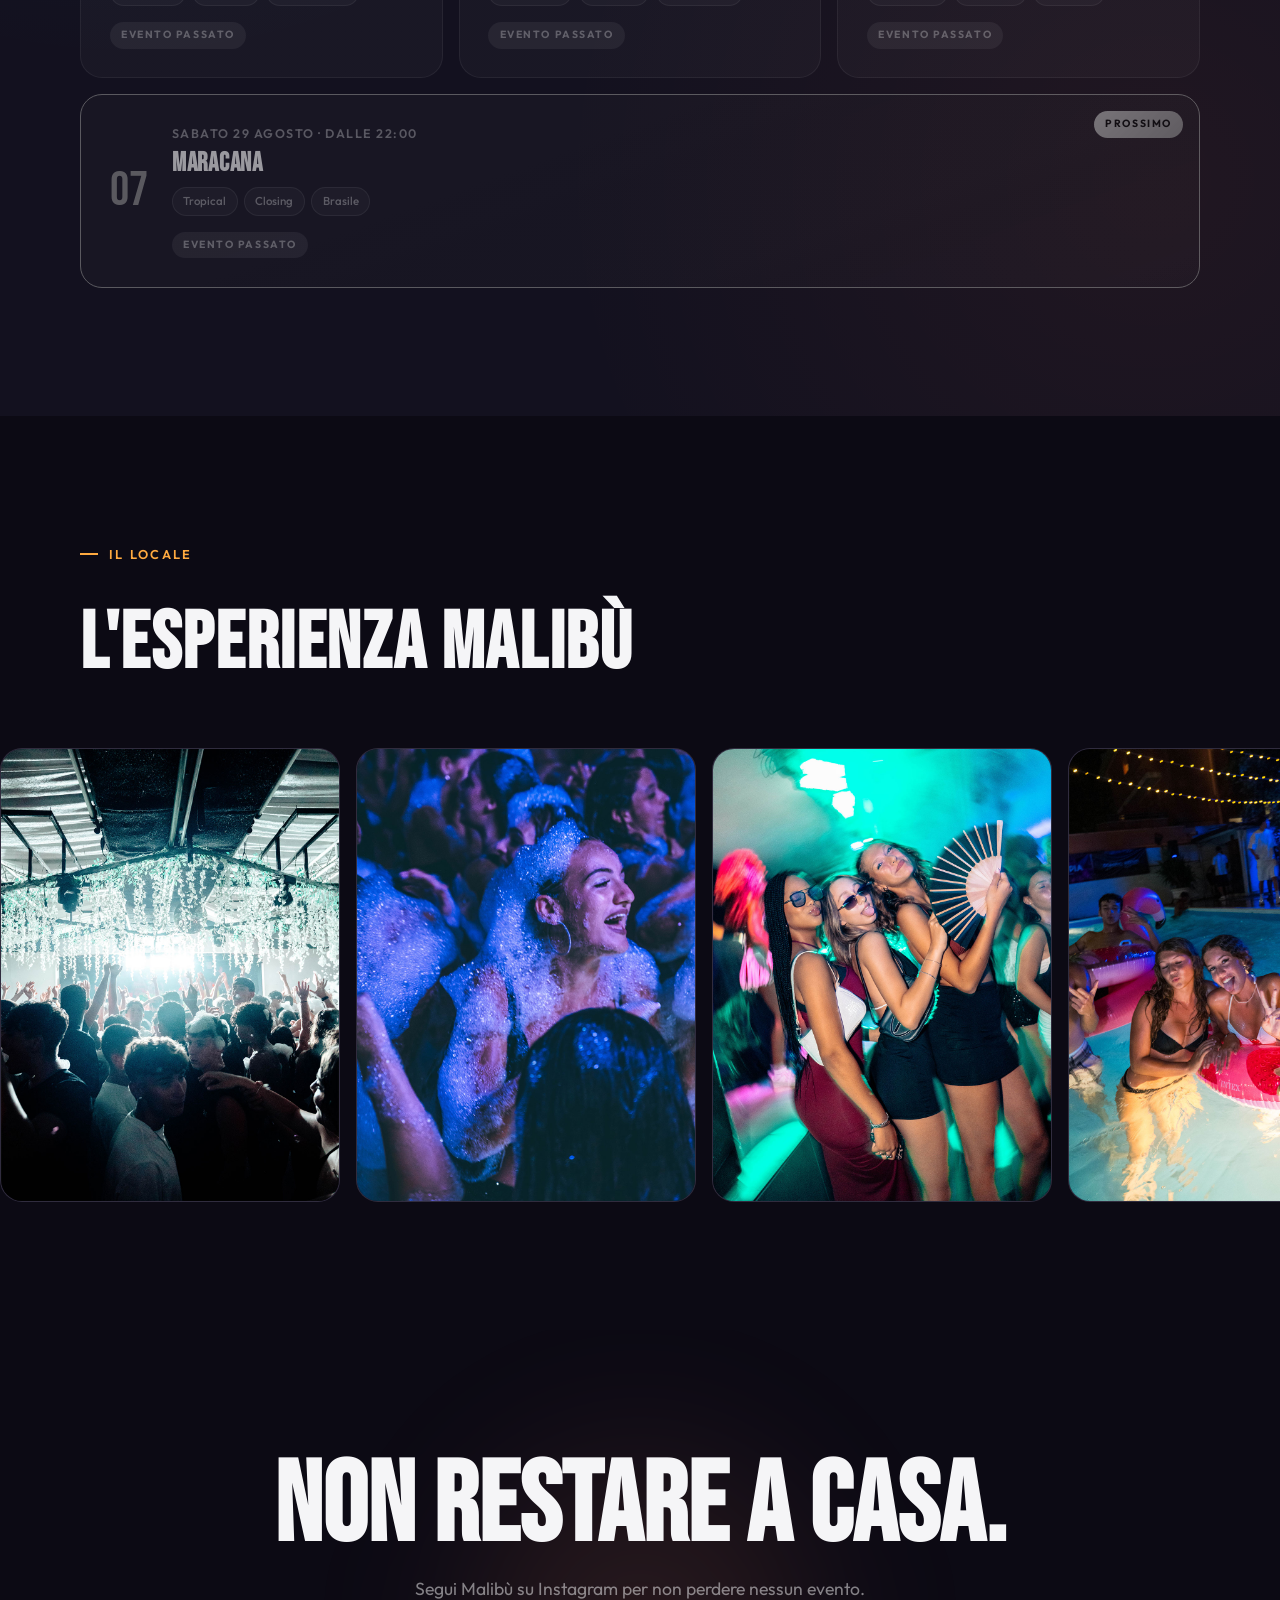
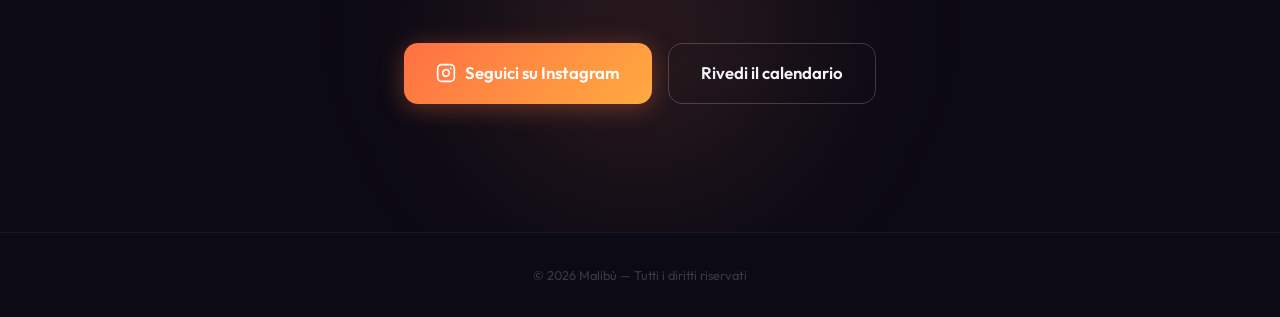
==== commit 1cb6f0e4: "Add files via upload" ====
--- a/index.html
+++ b/index.html
@@ -60,6 +60,10 @@
           <svg width="16" height="16" viewBox="0 0 24 24" fill="none" stroke="currentColor" stroke-width="2.5" stroke-linecap="round" stroke-linejoin="round"><path d="M21 10c0 7-9 13-9 13s-9-6-9-13a9 9 0 0 1 18 0z"/><circle cx="12" cy="10" r="3"/></svg>
           Raggiungici
         </a>
+        <a href="https://da.gd/H0YI7" target="_blank" rel="noopener" class="btn btn--sm btn--community topbar__community" onclick="fbq('track', 'Lead'); gtag('event', 'join_community', {event_category: 'community', event_label: 'topbar'});">
+          <svg width="16" height="16" viewBox="0 0 24 24" fill="none" stroke="currentColor" stroke-width="2.5" stroke-linecap="round" stroke-linejoin="round"><path d="M17 21v-2a4 4 0 0 0-4-4H5a4 4 0 0 0-4 4v2"/><circle cx="9" cy="7" r="4"/><path d="M23 21v-2a4 4 0 0 0-3-3.87"/><path d="M16 3.13a4 4 0 0 1 0 7.75"/></svg>
+          <span class="topbar__community-text">Community</span>
+        </a>
         <a href="#prossimo-evento" class="topbar__ticket" id="topbarTicket" onclick="fbq('track', 'InitiateCheckout'); gtag('event', 'begin_checkout', {event_category: 'ticket', event_label: 'topbar'});">
           <span class="topbar__ticket-glow" aria-hidden="true"></span>
           <span class="topbar__ticket-shine" aria-hidden="true"></span>
@@ -174,6 +178,39 @@
   </section>
 
 
+  <!-- ============ COMMUNITY ============ -->
+  <section class="community" id="community">
+    <div class="container">
+      <div class="community__card">
+        <div class="community__glow" aria-hidden="true"></div>
+        <div class="community__badge">
+          <span class="community__badge-dot" aria-hidden="true"></span>
+          Accesso riservato
+        </div>
+        <h2 class="community__title">Entra nella Community Malibù</h2>
+        <p class="community__sub">
+          Ricevi <strong>sconti</strong>, <strong>offerte</strong> e <strong>promozioni esclusive</strong>
+          riservate solo ai membri. Sii il primo a sapere di ogni evento e prenota prima di tutti.
+        </p>
+        <ul class="community__perks">
+          <li>🎟️ Prezzi e prevendite riservate</li>
+          <li>🔥 Promozioni lampo sugli eventi</li>
+          <li>⚡ Anteprime e liste prioritarie</li>
+        </ul>
+        <a href="https://da.gd/H0YI7"
+           target="_blank" rel="noopener"
+           class="btn btn--primary btn--lg community__cta"
+           id="communityCta"
+           onclick="fbq('track', 'Lead'); gtag('event', 'join_community', {event_category: 'community', event_label: 'community_section'});">
+          <svg width="20" height="20" viewBox="0 0 24 24" fill="none" stroke="currentColor" stroke-width="2.2" stroke-linecap="round" stroke-linejoin="round"><path d="M17 21v-2a4 4 0 0 0-4-4H5a4 4 0 0 0-4 4v2"/><circle cx="9" cy="7" r="4"/><path d="M23 21v-2a4 4 0 0 0-3-3.87"/><path d="M16 3.13a4 4 0 0 1 0 7.75"/></svg>
+          <span>Entra nella Community</span>
+        </a>
+        <p class="community__note">Gratis · Niente spam · Disiscriviti quando vuoi</p>
+      </div>
+    </div>
+  </section>
+
+
   <!-- ============ CALENDARIO ============ -->
   <section class="calendar" id="calendario">
     <div class="calendar__bg-pattern"></div>
--- a/styles.css
+++ b/styles.css
@@ -146,6 +146,16 @@
   padding: .6rem 1.2rem;
   font-size: .85rem;
 }
+.btn--community {
+  background: linear-gradient(135deg, var(--turquoise), #1aa3b5);
+  color: #fff;
+  box-shadow: 0 4px 18px rgba(38,198,218,.3);
+}
+.btn--community:hover {
+  box-shadow: 0 6px 26px rgba(38,198,218,.45);
+  transform: translateY(-2px);
+  filter: brightness(1.08);
+}
 
 
 /* ==========================================================
@@ -330,6 +340,12 @@
   .topbar__ticket-label {
     font-size: .92rem;
   }
+  .topbar__community-text {
+    display: none;
+  }
+  .topbar__community {
+    padding: .55rem .7rem;
+  }
 }
 
 /* Respect reduced motion */
@@ -1101,6 +1117,108 @@
 /* ==========================================================
    FOOTER CTA
    ========================================================== */
+/* ==========================================================
+   COMMUNITY
+   ========================================================== */
+.community {
+  padding: var(--section-pad) 0;
+  position: relative;
+}
+.community__card {
+  position: relative;
+  max-width: 720px;
+  margin: 0 auto;
+  text-align: center;
+  padding: clamp(2.2rem, 6vw, 4rem) clamp(1.4rem, 5vw, 3.5rem);
+  border-radius: var(--radius-xl);
+  border: 1px solid var(--white-10);
+  background:
+    linear-gradient(180deg, rgba(255,255,255,.04), rgba(255,255,255,.01)),
+    rgba(0,0,0,.25);
+  backdrop-filter: blur(10px);
+  overflow: hidden;
+}
+.community__glow {
+  position: absolute;
+  top: -40%;
+  left: 50%;
+  transform: translateX(-50%);
+  width: 520px;
+  height: 520px;
+  background: radial-gradient(ellipse, rgba(255,112,67,.28) 0%, rgba(38,198,218,.12) 45%, transparent 70%);
+  filter: blur(60px);
+  pointer-events: none;
+}
+.community__badge {
+  display: inline-flex;
+  align-items: center;
+  gap: .5rem;
+  font-size: .78rem;
+  font-weight: 600;
+  letter-spacing: .08em;
+  text-transform: uppercase;
+  color: var(--mango);
+  padding: .4rem .9rem;
+  border-radius: 999px;
+  border: 1px solid rgba(255,170,64,.3);
+  background: rgba(255,170,64,.08);
+  position: relative;
+  margin-bottom: 1.4rem;
+}
+.community__badge-dot {
+  width: 7px;
+  height: 7px;
+  border-radius: 50%;
+  background: var(--mango);
+  box-shadow: 0 0 0 0 rgba(255,170,64,.6);
+  animation: communityPulse 2s infinite;
+}
+@keyframes communityPulse {
+  0%   { box-shadow: 0 0 0 0 rgba(255,170,64,.55); }
+  70%  { box-shadow: 0 0 0 9px rgba(255,170,64,0); }
+  100% { box-shadow: 0 0 0 0 rgba(255,170,64,0); }
+}
+.community__title {
+  font-family: var(--font-display);
+  font-size: clamp(2.2rem, 7vw, 4rem);
+  line-height: .95;
+  margin-bottom: 1rem;
+  position: relative;
+}
+.community__sub {
+  font-size: 1.1rem;
+  color: var(--white-50);
+  line-height: 1.55;
+  max-width: 540px;
+  margin: 0 auto 1.8rem;
+  position: relative;
+}
+.community__sub strong {
+  color: var(--white);
+  font-weight: 600;
+}
+.community__perks {
+  list-style: none;
+  display: flex;
+  flex-wrap: wrap;
+  justify-content: center;
+  gap: .6rem 1.4rem;
+  margin: 0 auto 2rem;
+  padding: 0;
+  font-size: .95rem;
+  color: var(--white);
+  position: relative;
+}
+.community__cta {
+  position: relative;
+}
+.community__note {
+  margin-top: 1.1rem;
+  font-size: .8rem;
+  color: var(--white-20);
+  position: relative;
+}
+
 .footer-cta {
   padding: var(--section-pad) 0;
   text-align: center;
